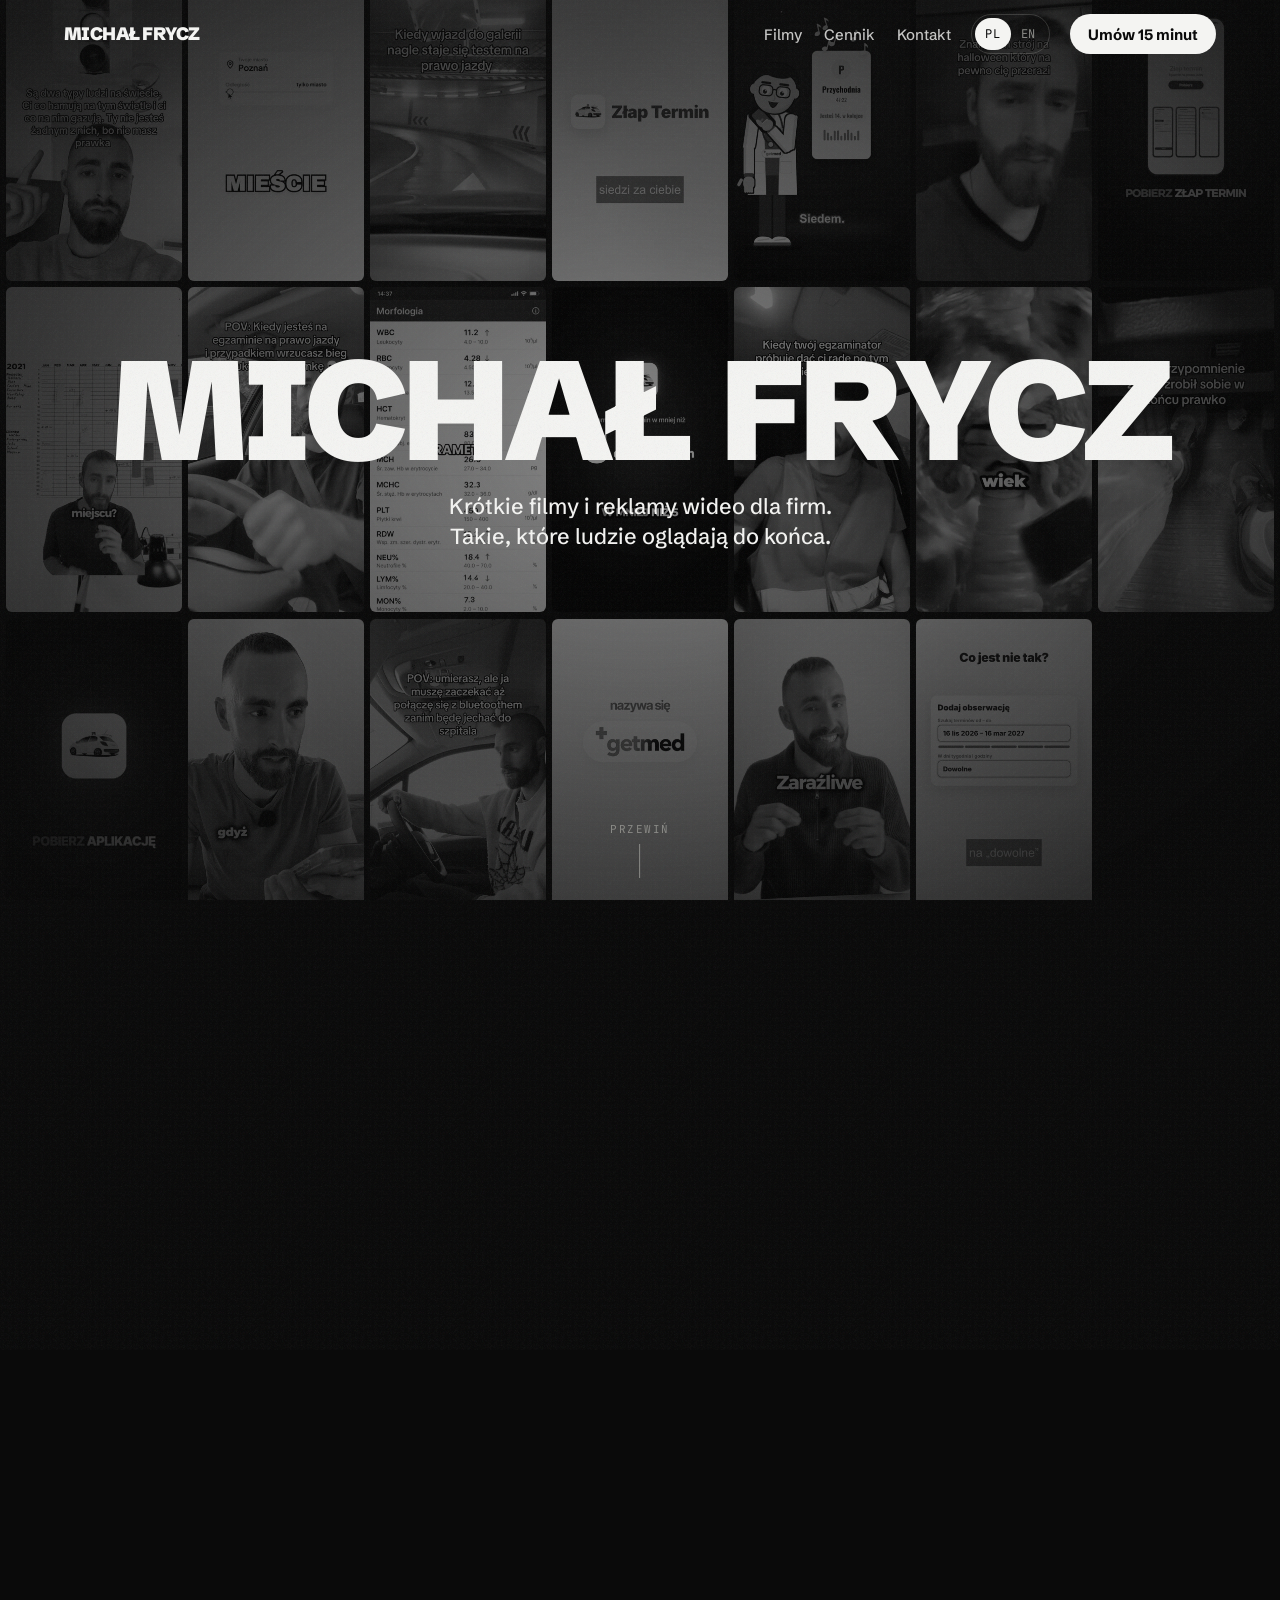
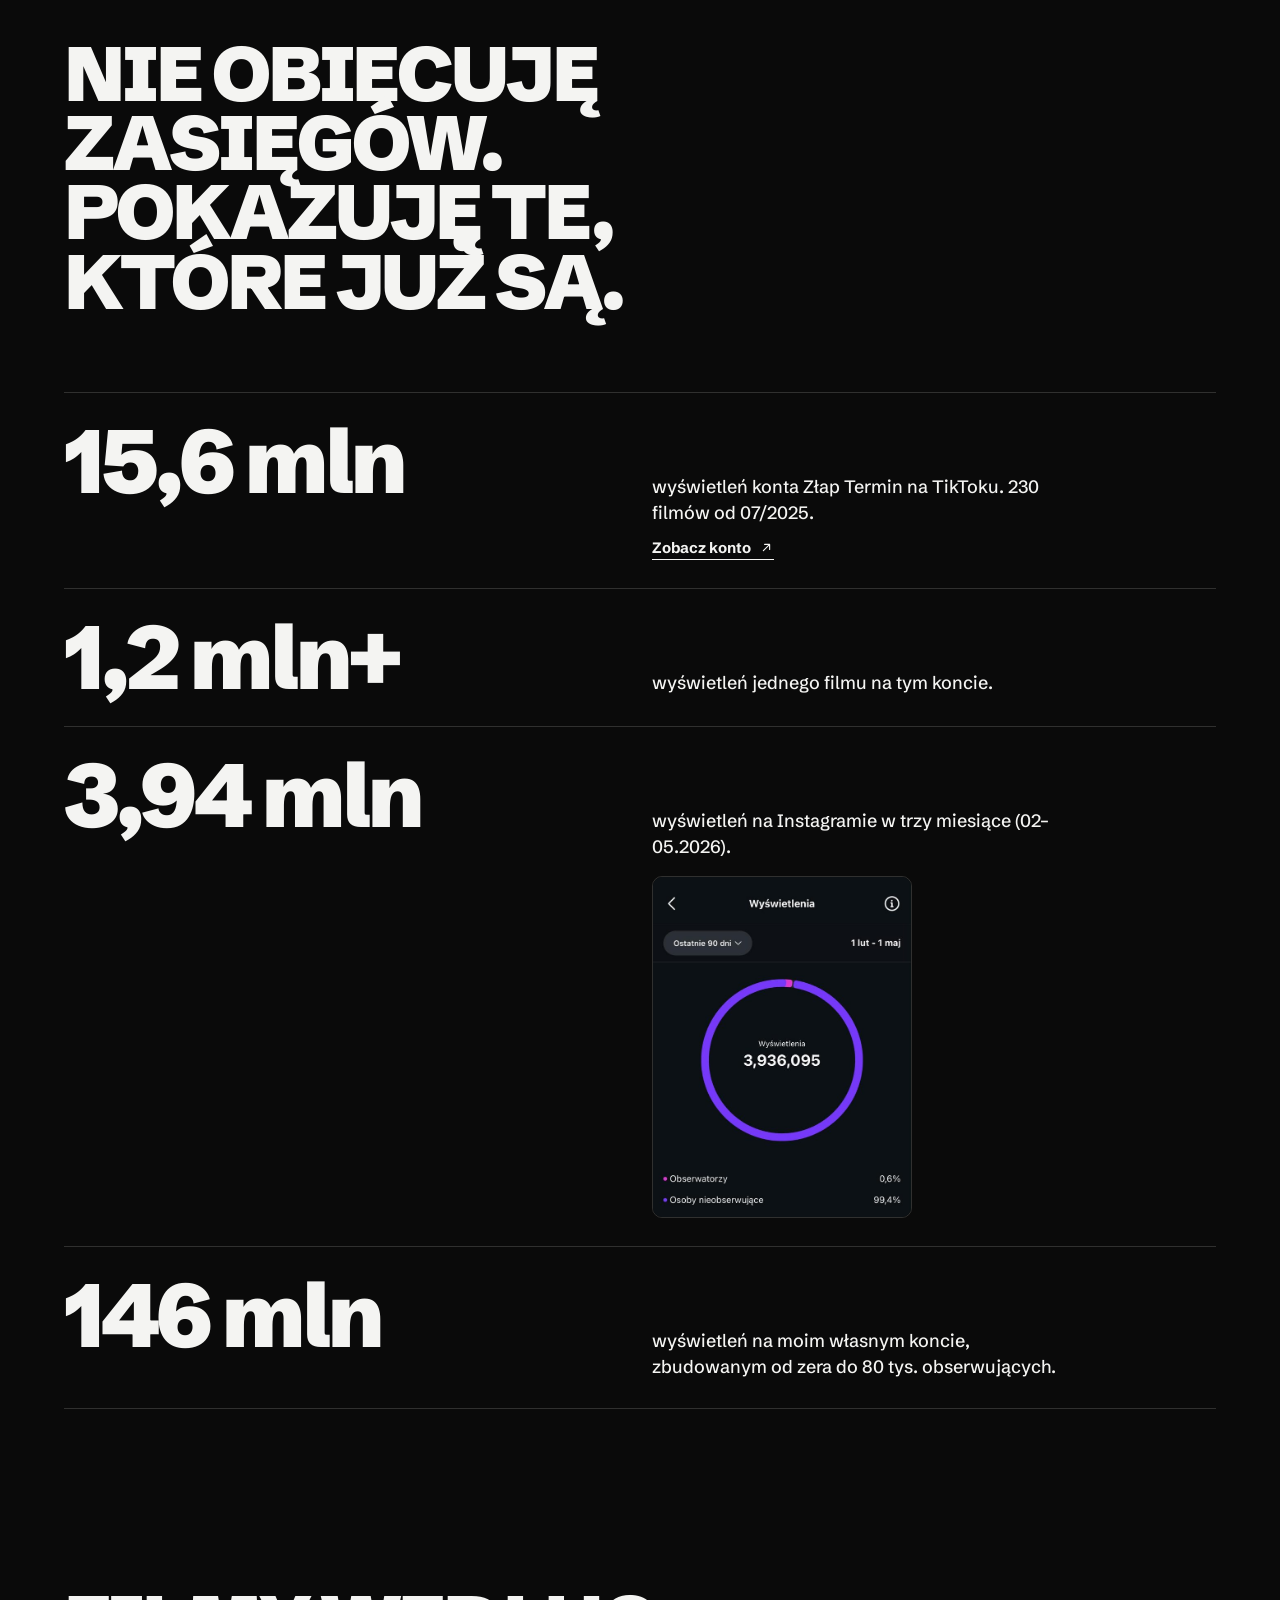
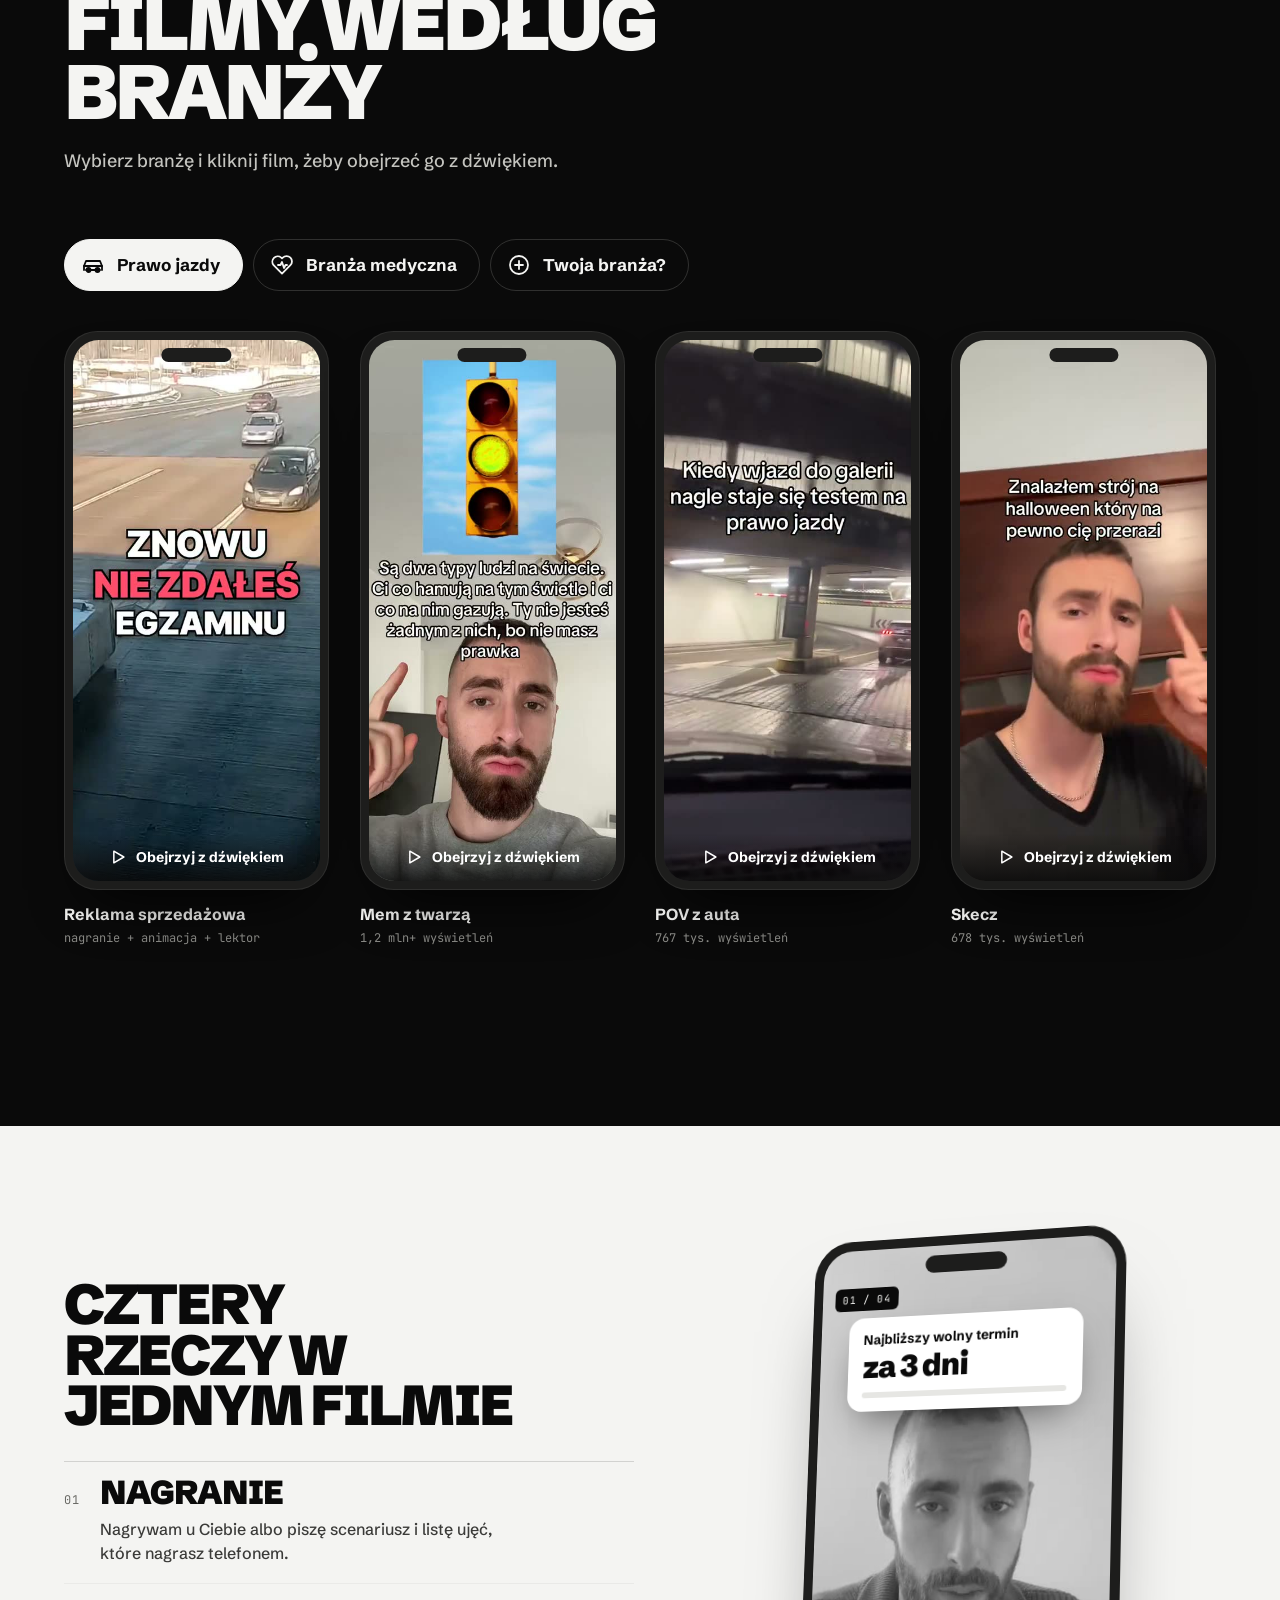
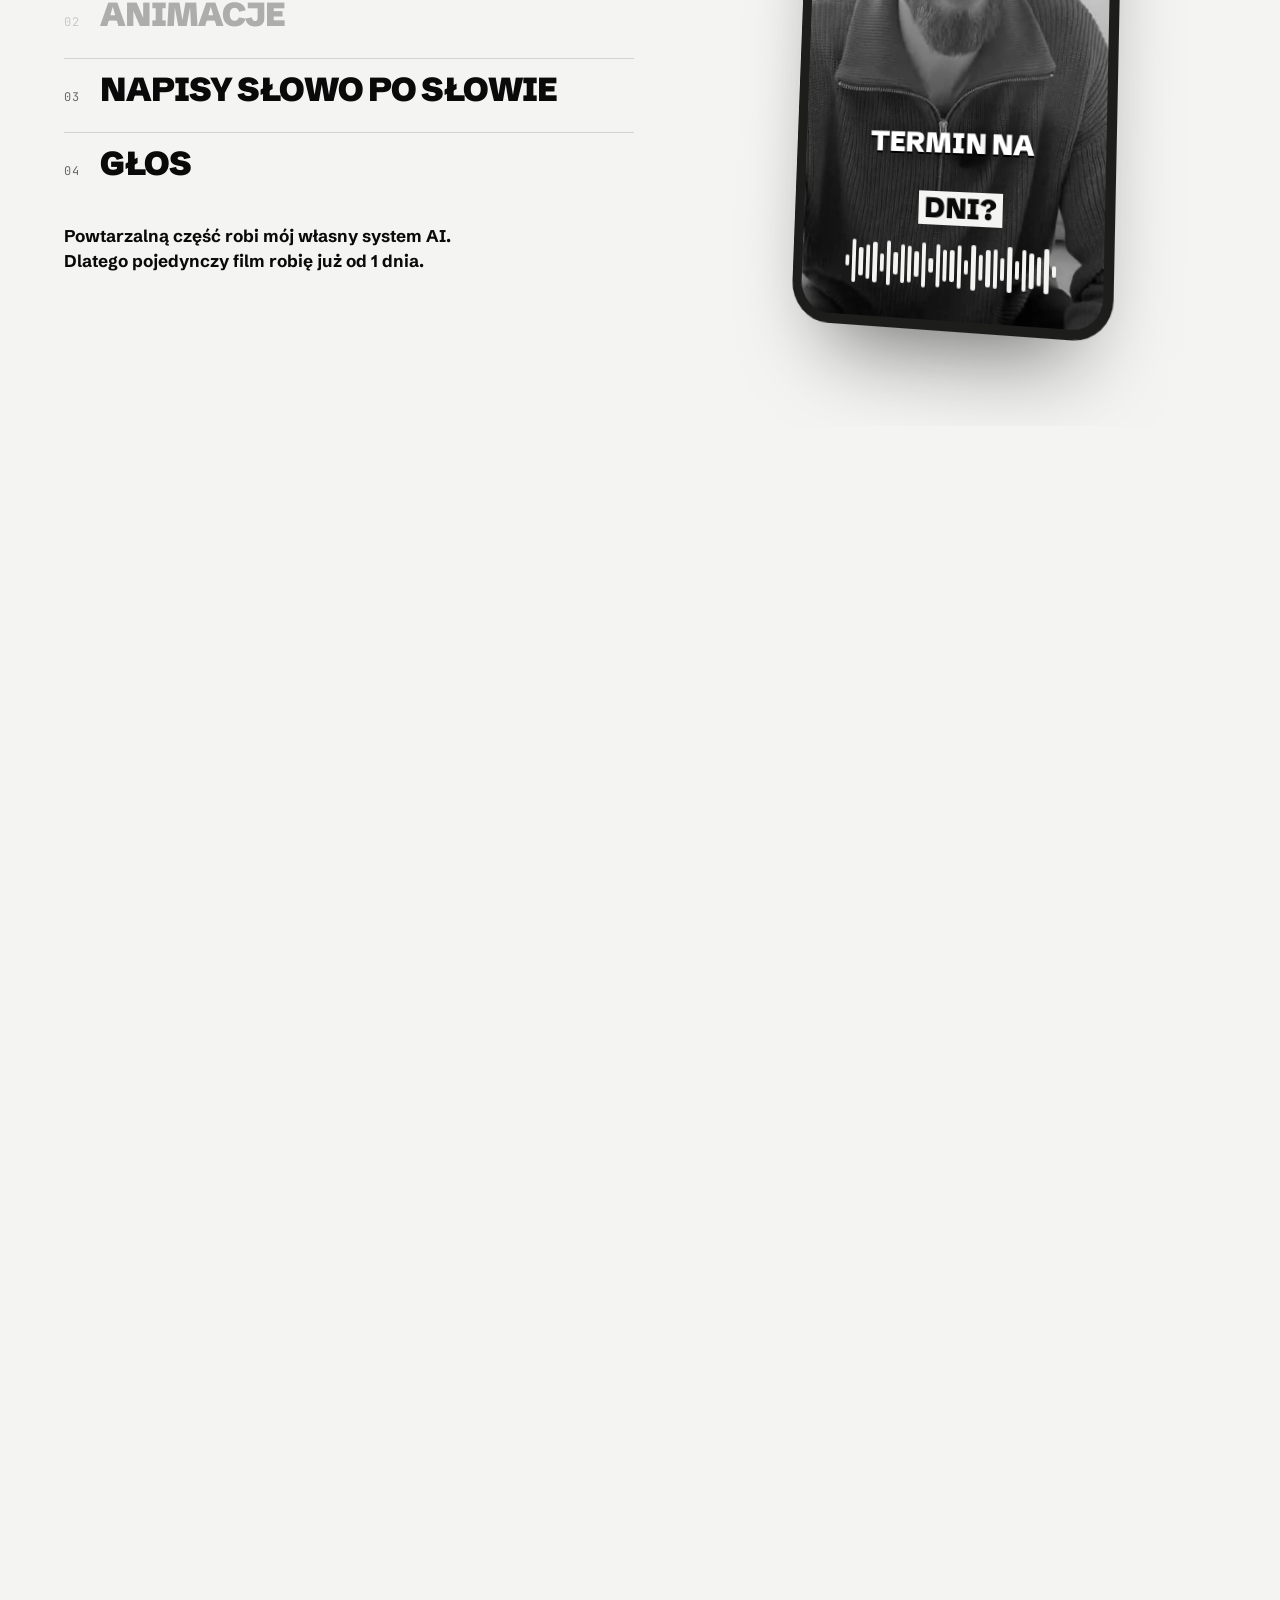
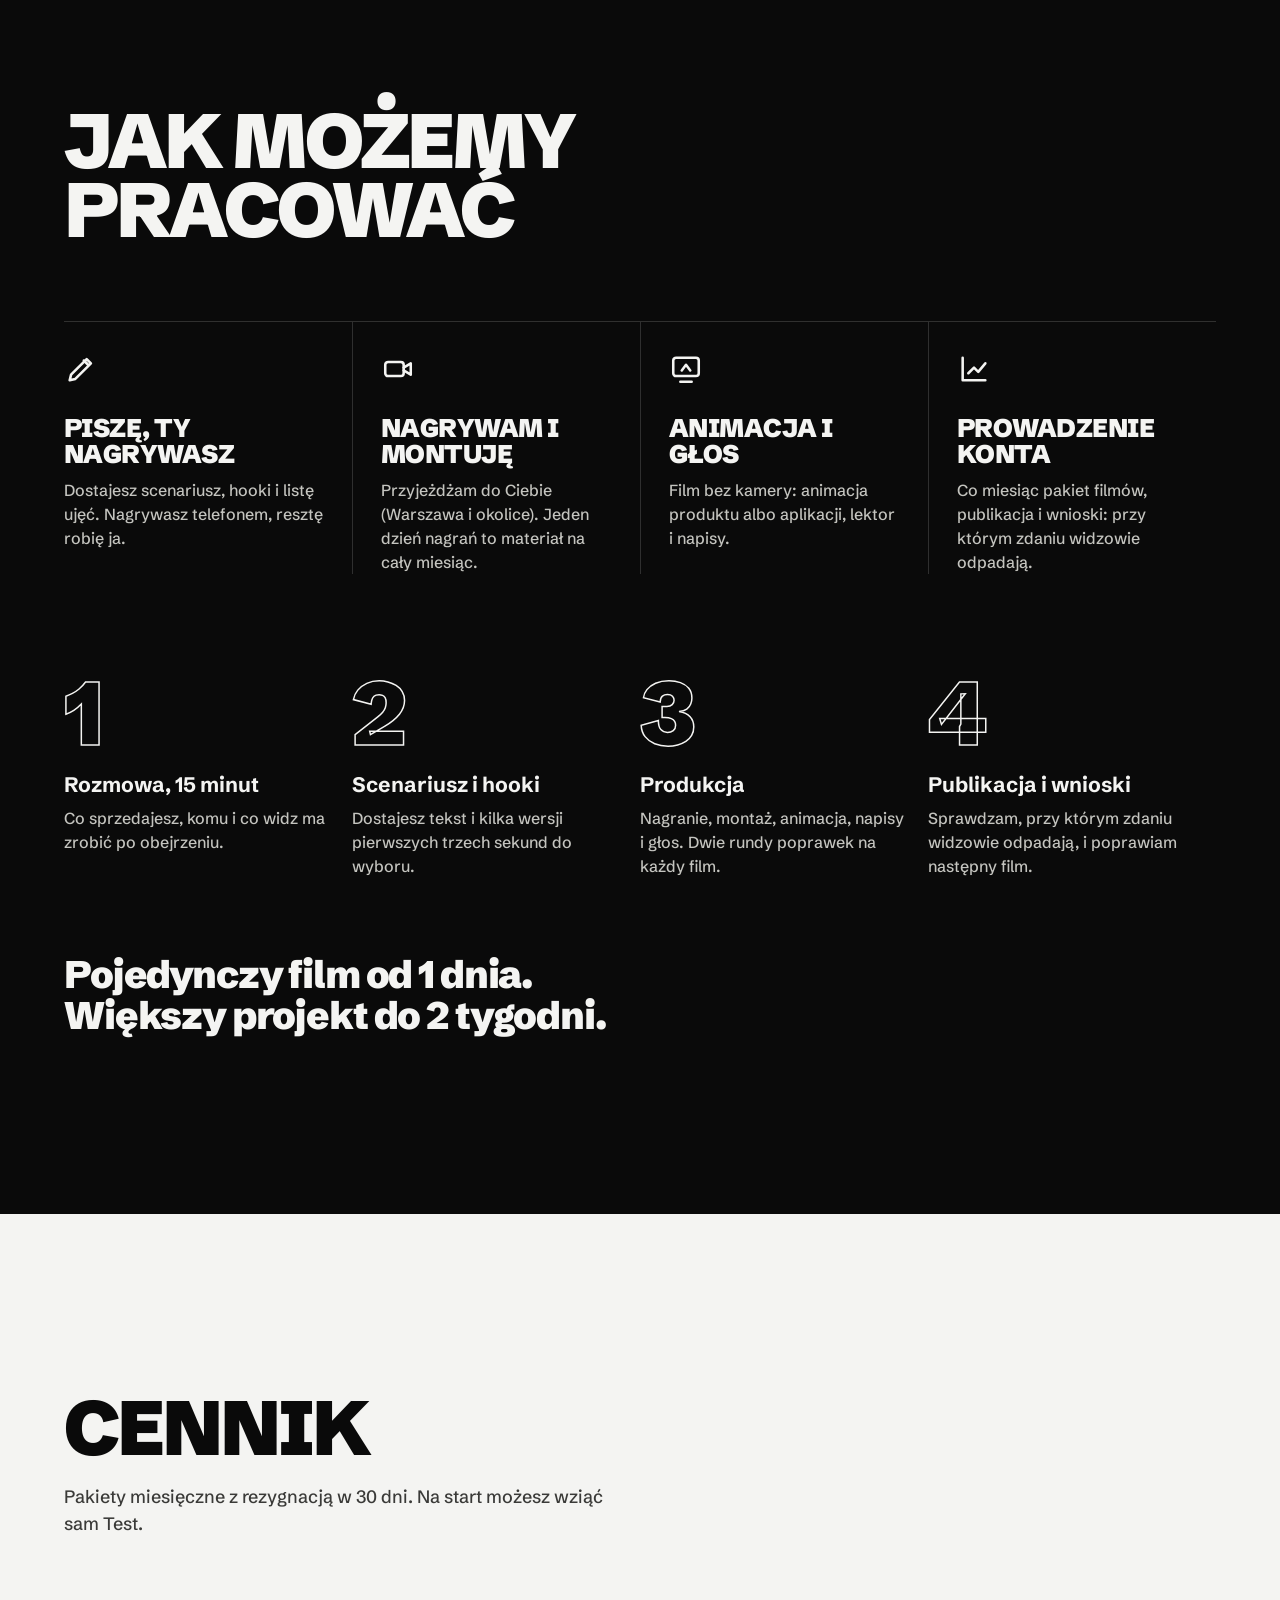
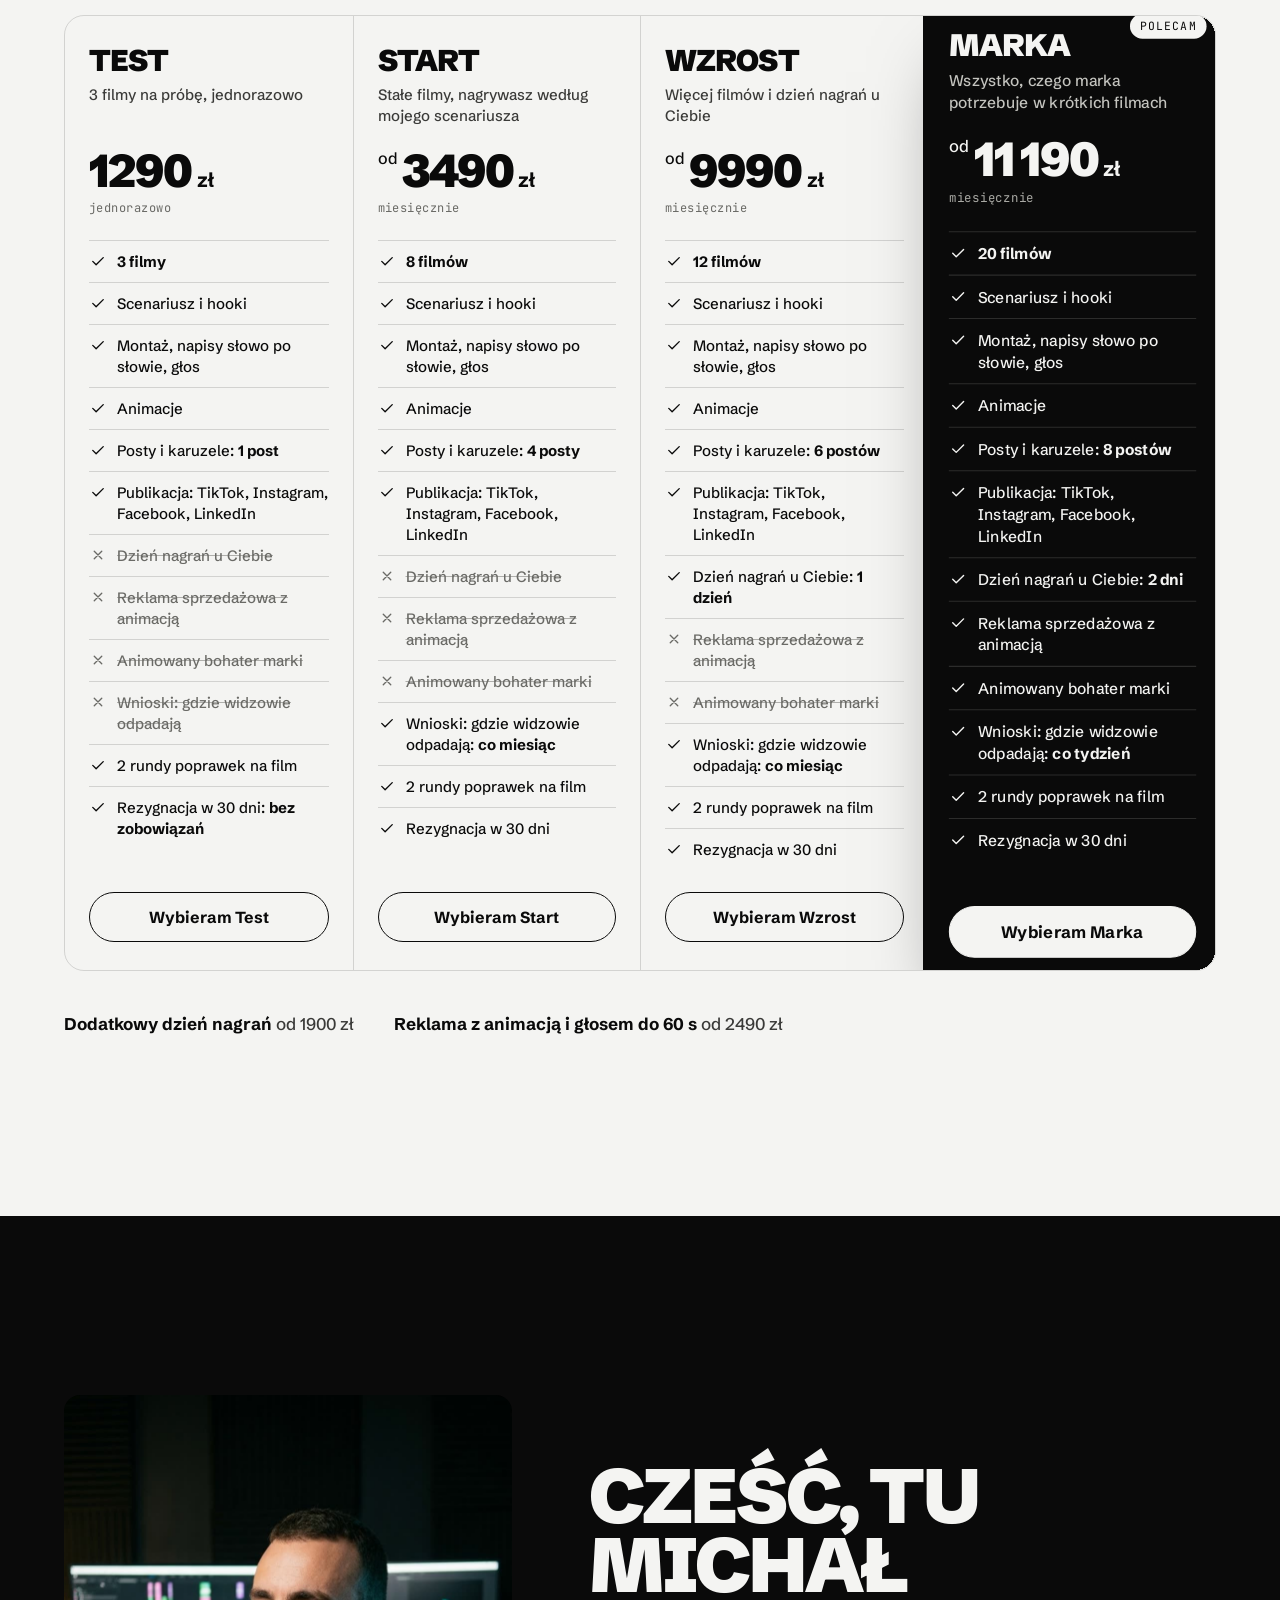
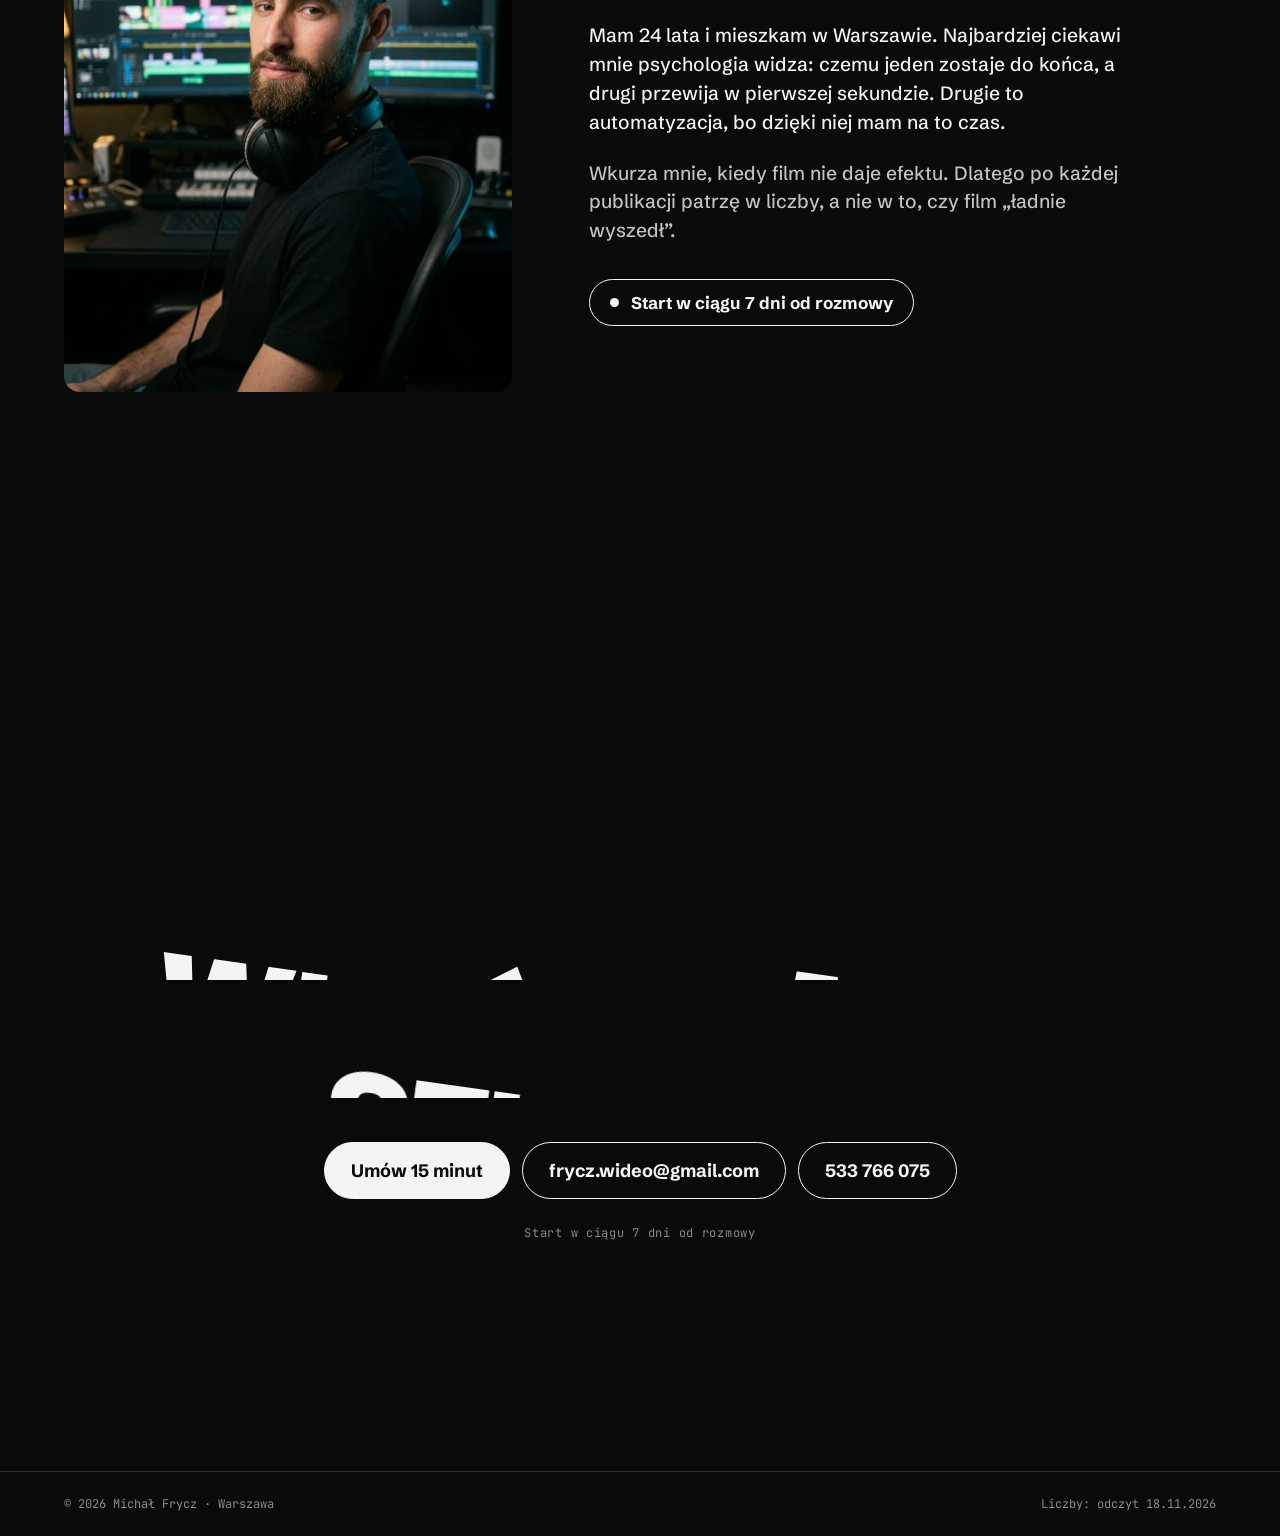
==== firmy/index.html @ d971e0fc "Portfolio Michała Frycza – pierwsza publikacja Co-Authored-By: Claude Opus 5.5 <noreply@anthropic.co" ====
<!doctype html>
<html lang="pl">
<head>
<meta charset="utf-8">
<meta name="robots" content="noindex, nofollow">
<meta name="viewport" content="width=device-width, initial-scale=1">
<title>Michał Frycz – krótkie filmy i reklamy wideo dla firm</title>
<meta name="description" content="Krótkie filmy i reklamy wideo dla firm: scenariusz, nagranie, animacje, napisy i głos. Konto, które prowadzę: 15,6 mln wyświetleń na TikToku.">
<link rel="alternate" hreflang="pl" href="./">
<link rel="alternate" hreflang="en" href="./?lang=en">
<link rel="preload" as="image" href="media/wizytowka.jpg">
<link rel="preconnect" href="https://fonts.googleapis.com">
<link rel="preconnect" href="https://fonts.gstatic.com" crossorigin>
<link href="https://fonts.googleapis.com/css2?family=Schibsted+Grotesk:wght@400;500;700;900&family=JetBrains+Mono:wght@400&display=swap" rel="stylesheet">
<style>
/* ===== KOLORY: podmiana palety = zmiana tych linijek ===== */
:root{
  --tlo:#0a0a0a;          /* tło strony */
  --txt:#f4f4f2;          /* tekst główny */
  --szary:#8a8a86;        /* etykiety */
  --txt-2:#c4c4bf;        /* tekst drugiego planu na ciemnym */
  --jasne:#f4f4f2;        /* tło jasnych sekcji */
  --jasne-txt:#0a0a0a;    /* tekst na jasnym */
  --jasne-txt-2:#3a3a38;  /* tekst drugiego planu na jasnym */
  --jasne-szary:#6a6a66;  /* etykiety na jasnym */
  --kafel:#151515;        /* tło filmu przed załadowaniem */
  --rama:#1d1d1c;         /* obudowa telefonu */
  --akcent:#f4f4f2;       /* akcent (na razie biel; później fiolet/brąz) */
  --linia:rgba(244,244,242,.16);
  --linia-jasna:rgba(10,10,10,.14);
  --font:"Schibsted Grotesk",system-ui,sans-serif;
  --mono:"JetBrains Mono",ui-monospace,monospace;
  --margines:clamp(16px,5vw,72px);
  --wyj:cubic-bezier(.16,1,.3,1);
}
*{box-sizing:border-box;margin:0;padding:0}
html{background:var(--tlo);color:var(--txt);font-family:var(--font);-webkit-text-size-adjust:100%;scroll-padding-top:80px;scrollbar-color:#3a3a38 var(--tlo)}
body{overflow-x:clip;font-size:18px;line-height:1.5}
::selection{background:var(--txt);color:var(--tlo)}
.jasna ::selection{background:var(--jasne-txt);color:var(--jasne)}
a{color:inherit;text-underline-offset:.2em;text-decoration-thickness:1px}
a:focus-visible,button:focus-visible,[tabindex]:focus-visible{outline:2px solid var(--akcent);outline-offset:4px;border-radius:4px}
.jasna a:focus-visible,.jasna button:focus-visible{outline-color:var(--jasne-txt)}
img,video{display:block;max-width:100%}
button{font:inherit;color:inherit;cursor:pointer}
.sr{position:absolute;width:1px;height:1px;overflow:hidden;clip:rect(0 0 0 0);white-space:nowrap}
svg.ik{width:1em;height:1em;stroke:currentColor;fill:none;stroke-width:1.8;stroke-linecap:round;stroke-linejoin:round;flex:none}
.ziarno{position:fixed;inset:-50%;pointer-events:none;z-index:55;opacity:.07;background:url("data:image/svg+xml,%3Csvg xmlns='http://www.w3.org/2000/svg' width='200' height='200'%3E%3Cfilter id='n'%3E%3CfeTurbulence baseFrequency='.85' numOctaves='3'/%3E%3C/filter%3E%3Crect width='200' height='200' filter='url(%23n)'/%3E%3C/svg%3E");animation:ziarno .5s steps(4) infinite}
@keyframes ziarno{25%{transform:translate(-3%,2%)}50%{transform:translate(2%,-4%)}75%{transform:translate(-1%,3%)}}

/* ===== GÓRNY PASEK ===== */
.gora{position:fixed;z-index:70;top:0;left:0;right:0;display:flex;align-items:center;gap:20px;padding:14px var(--margines);color:var(--txt);border-bottom:1px solid transparent;transition:background .4s,border-color .4s}
.gora.pelna{background:var(--tlo);border-bottom-color:var(--linia)}
.gora .znak{font:900 18px/1 var(--font);letter-spacing:-.03em;text-transform:uppercase;text-decoration:none;margin-right:auto}
.gora nav{display:flex;gap:22px;font:500 15px var(--font)}
.gora nav a{text-decoration:none;opacity:.8}
.gora nav a:hover{opacity:1;text-decoration:underline}
.jezyki{display:flex;border:1px solid var(--linia);border-radius:999px;padding:3px}
.jezyki button{background:none;border:0;font:400 12px var(--mono);letter-spacing:.06em;padding:7px 10px;border-radius:999px;color:var(--szary);min-height:32px}
.jezyki button[aria-pressed=true]{background:var(--txt);color:var(--tlo)}
.gora .umow{background:var(--txt);color:var(--tlo);font:700 15px var(--font);padding:10px 18px;border-radius:999px;text-decoration:none;min-height:40px;display:inline-flex;align-items:center}

/* ===== 1. ŚCIANA → WIZYTÓWKA ===== */
.s1{height:340vh;position:relative}
.s1 .przyk{position:sticky;top:0;height:100vh;height:100svh;overflow:hidden;perspective:1400px}
.sciana{position:absolute;inset:0;display:grid;grid-template-columns:repeat(7,1fr);grid-auto-rows:calc((100vw/7)*16/9);gap:6px;padding:6px;align-content:center;transform-style:preserve-3d}
.kafel{position:relative;border-radius:6px;overflow:hidden;background:var(--kafel);will-change:transform,opacity}
.kafel video{width:100%;height:100%;object-fit:cover;filter:grayscale(1) contrast(1.05) brightness(.8)}
.zaslona{position:absolute;inset:0;background:radial-gradient(ellipse at center,rgba(10,10,10,.35),rgba(10,10,10,.9));pointer-events:none}
.tytul{position:absolute;inset:0;display:flex;flex-direction:column;justify-content:center;align-items:center;text-align:center;pointer-events:none;padding:0 16px}
.tytul h1{font:900 clamp(52px,11vw,176px)/.86 var(--font);letter-spacing:-.045em;text-transform:uppercase;white-space:nowrap}
.tytul h1 span{display:inline-block;will-change:transform}
.tytul h1 .spacja{width:.24em}
.oferta{font:500 clamp(18px,1.7vw,24px)/1.35 var(--font);margin-top:22px;max-width:30ch;text-wrap:balance}
.przewin{position:absolute;bottom:22px;left:50%;transform:translateX(-50%);font:400 11px var(--mono);letter-spacing:.14em;text-transform:uppercase;color:var(--szary);display:flex;flex-direction:column;align-items:center;gap:8px}
.przewin i{display:block;width:1px;height:34px;background:var(--szary);transform-origin:top;animation:kreska 1.8s var(--wyj) infinite}
@keyframes kreska{0%{transform:scaleY(0)}60%{transform:scaleY(1);opacity:1}100%{transform:scaleY(1);opacity:0}}
.kadr{position:absolute;left:50%;top:50%;height:min(80vh,760px);aspect-ratio:9/16;transform:translate(-50%,-50%) scale(.2);opacity:0;will-change:transform,opacity;margin:0}
.kadr .ekran{width:100%;height:100%;border-radius:18px;overflow:hidden;background:var(--kafel);position:relative}
.kadr video{width:100%;height:100%;object-fit:cover}
.kadr figcaption{position:absolute;top:100%;left:-20%;right:-20%;margin-top:12px;font:400 12px/1.4 var(--mono);letter-spacing:.04em;color:var(--txt-2);text-align:center}
.dzwiek{position:absolute;right:12px;bottom:12px;display:inline-flex;align-items:center;gap:8px;border:0;background:rgba(10,10,10,.72);color:#fff;font:700 14px var(--font);padding:10px 14px;border-radius:999px;backdrop-filter:blur(6px);-webkit-backdrop-filter:blur(6px);min-height:40px;z-index:2}
.dzwiek svg{font-size:18px}
.dzwiek .wl{display:none}
.dzwiek[aria-pressed=true] .wl{display:block}
.dzwiek[aria-pressed=true] .wy{display:none}
.panel-liczb{position:absolute;left:var(--margines);top:50%;transform:translateY(-50%);width:min(40vw,520px);opacity:0;font-variant-numeric:tabular-nums;z-index:3}
.panel-liczb .wiersz{padding:18px 0;border-top:1px solid var(--linia)}
.panel-liczb .wiersz:first-of-type{border-top:0;padding-top:0}
.panel-liczb b{display:block;font:900 clamp(44px,6.2vw,100px)/.88 var(--font);letter-spacing:-.045em}
.panel-liczb span{display:block;margin-top:8px;font:500 clamp(15px,1.2vw,17px)/1.4 var(--font);color:var(--txt-2);max-width:34ch}

/* ===== WSPÓLNE ===== */
.sekcja{padding:clamp(96px,14vw,180px) var(--margines)}
.naglowek{font:900 clamp(40px,6vw,96px)/.9 var(--font);letter-spacing:-.04em;text-transform:uppercase;max-width:16ch;text-wrap:balance}
.wstep{font:500 clamp(17px,1.4vw,20px)/1.5 var(--font);color:var(--txt-2);max-width:52ch;margin-top:22px}
.jasna{background:var(--jasne);color:var(--jasne-txt)}
.jasna .wstep{color:var(--jasne-txt-2)}
.wejdz{opacity:0;transform:translateY(40px);transition:opacity .9s var(--wyj),transform .9s var(--wyj)}
.wejdz.widac{opacity:1;transform:none}

/* ===== LICZBY ===== */
.liczby{margin-top:clamp(48px,6vw,80px);border-top:1px solid var(--linia);list-style:none}
.liczby li{display:grid;grid-template-columns:minmax(0,6fr) minmax(0,6fr);gap:24px;align-items:baseline;padding:28px 0;border-bottom:1px solid var(--linia)}
.liczby b{font:900 clamp(48px,7vw,112px)/.9 var(--font);letter-spacing:-.045em;white-space:nowrap}
.liczby p{font:500 clamp(17px,1.4vw,21px)/1.45 var(--font);max-width:38ch}
.liczby a{display:inline-flex;align-items:center;gap:8px;margin-top:12px;font:700 15px var(--font);text-decoration:none;border-bottom:1px solid currentColor;padding-bottom:2px}
.liczby .zrzut{margin-top:16px;max-width:260px;width:100%;height:auto;display:block;border-radius:10px;overflow:hidden;border:1px solid var(--linia)}

/* ===== BRANŻE ===== */
.branze{display:flex;flex-wrap:wrap;gap:10px;margin-top:clamp(40px,5vw,64px)}
.branze button{display:inline-flex;align-items:center;gap:12px;background:none;border:1px solid var(--linia);border-radius:999px;padding:12px 22px 12px 16px;font:700 17px var(--font);min-height:52px;transition:background .3s,color .3s,border-color .3s}
.branze button svg{font-size:24px}
.branze button[aria-selected=true]{background:var(--txt);color:var(--tlo);border-color:var(--txt)}
.branze button:hover:not([aria-selected=true]){border-color:var(--txt)}
.panel-branzy{margin-top:40px}
.panel-branzy[hidden]{display:none}
.telefony{display:grid;grid-template-columns:repeat(4,minmax(0,1fr));gap:clamp(14px,2.4vw,36px)}
.telefon{background:none;border:0;padding:0;text-align:left;color:inherit;opacity:0;transform:translateY(60px) rotate(var(--obr,0deg));transition:opacity .8s var(--wyj),transform .8s var(--wyj)}
.panel-branzy.widac .telefon{opacity:1;transform:rotate(0)}
.telefon .obudowa{position:relative;aspect-ratio:9/19;border-radius:clamp(22px,2.6vw,36px);background:var(--rama);padding:clamp(6px,.7vw,10px);box-shadow:0 30px 60px -30px #000,inset 0 0 0 1px rgba(255,255,255,.08);transition:transform .5s var(--wyj)}
.telefon:hover .obudowa{transform:translateY(-8px)}
.telefon .ekran{position:relative;height:100%;border-radius:clamp(16px,2vw,28px);overflow:hidden;background:var(--kafel)}
.telefon .ekran::before{content:"";position:absolute;top:8px;left:50%;width:28%;height:14px;transform:translateX(-50%);background:var(--rama);border-radius:999px;z-index:2}
.telefon video{width:100%;height:100%;object-fit:cover}
.telefon .graj{position:absolute;inset:auto 0 0 0;display:flex;align-items:center;justify-content:center;gap:8px;padding:14px;background:linear-gradient(transparent,rgba(10,10,10,.85));font:700 14px var(--font);color:#fff;z-index:2;transition:opacity .3s}
.telefon.gra .graj{opacity:0}
.telefon .graj svg{font-size:20px}
.telefon h3{font:700 16px/1.3 var(--font);margin-top:14px}
.telefon p{font:400 12px/1.5 var(--mono);color:var(--szary);margin-top:4px}
.twoja{display:grid;grid-template-columns:minmax(0,7fr) minmax(0,5fr);gap:40px;align-items:end;border-top:1px solid var(--linia);padding-top:40px}
.twoja h3{font:900 clamp(36px,5vw,80px)/.92 var(--font);letter-spacing:-.04em;text-transform:uppercase;text-wrap:balance}
.twoja p{font:500 clamp(17px,1.4vw,20px)/1.5 var(--font);color:var(--txt-2);max-width:40ch}
.przycisk{display:inline-flex;align-items:center;gap:10px;margin-top:22px;font:700 17px var(--font);padding:15px 24px;border-radius:999px;text-decoration:none;background:var(--txt);color:var(--tlo);min-height:52px;transition:transform .3s var(--wyj)}
.przycisk:hover{transform:translateY(-2px)}
.jasna .przycisk{background:var(--jasne-txt);color:var(--jasne)}

/* ===== CO ROBIĘ (składanie kadru) ===== */
.s2{height:400vh;position:relative}
.s2 .przyk{position:sticky;top:0;height:100vh;height:100svh;overflow:hidden;display:grid;grid-template-columns:minmax(0,1.1fr) minmax(0,1fr);align-items:center;gap:var(--margines);padding:0 var(--margines)}
.s2-tekst .naglowek{font-size:clamp(36px,4.4vw,72px);max-width:13ch}
.uslugi{list-style:none;margin-top:30px;display:grid;gap:4px}
.uslugi li{padding:14px 0;border-top:1px solid var(--linia-jasna);opacity:.3;transition:opacity .5s var(--wyj)}
.uslugi li.on{opacity:1}
.uslugi h3{display:flex;align-items:baseline;gap:14px;font:900 clamp(24px,2.6vw,40px)/1 var(--font);letter-spacing:-.03em;text-transform:uppercase}
.uslugi h3 small{font:400 12px var(--mono);letter-spacing:.06em;color:var(--jasne-szary);width:22px}
.uslugi p{font:500 16px/1.5 var(--font);color:var(--jasne-txt-2);max-width:42ch;margin:8px 0 0 36px;max-height:0;overflow:hidden;transition:max-height .6s var(--wyj)}
.uslugi li.on p{max-height:6em}
.system{margin-top:22px;font:700 17px/1.45 var(--font);max-width:40ch}
.sklad{justify-self:center;position:relative;height:min(78vh,700px);aspect-ratio:9/19;perspective:1600px}
.sklad .obudowa{position:absolute;inset:0;border-radius:40px;background:var(--rama);padding:10px;box-shadow:0 50px 90px -40px rgba(0,0,0,.6);will-change:transform}
.sklad .ekran{position:relative;height:100%;border-radius:31px;overflow:hidden;background:#111}
.sklad .ekran::before{content:"";position:absolute;top:10px;left:50%;width:28%;height:18px;transform:translateX(-50%);background:var(--rama);border-radius:999px;z-index:9}
.sklad video{width:100%;height:100%;object-fit:cover;transition:filter .6s}
.sklad .w{position:absolute;inset:0;pointer-events:none}
.w-anim{display:flex;justify-content:center;align-items:flex-start;padding-top:72px}
.w-anim .karta{width:80%;background:#fff;color:#0a0a0a;border-radius:16px;padding:14px 16px;box-shadow:0 18px 40px -14px rgba(0,0,0,.55);font:700 14px var(--font);transform:translateY(-140%) scale(.9);opacity:0;transition:transform .8s var(--wyj),opacity .5s}
.w-anim .karta b{display:block;font:900 32px/1 var(--font);letter-spacing:-.03em;margin-top:4px}
.w-anim .pasek{height:6px;border-radius:9px;background:#e6e6e3;margin-top:10px;overflow:hidden}
.w-anim .pasek i{display:block;height:100%;width:0;background:#0a0a0a;transition:width 1.2s var(--wyj) .3s}
.krok-2 .w-anim .karta{transform:none;opacity:1}
.krok-2 .w-anim .pasek i{width:72%}
.w-napisy{display:flex;align-items:flex-end;justify-content:center;padding:0 8% 30%}
.w-napisy p{font:900 clamp(20px,2.2vw,28px)/1.15 var(--font);text-transform:uppercase;color:#fff;text-align:center;text-shadow:0 2px 0 #000,0 0 18px rgba(0,0,0,.7)}
.w-napisy span{display:inline-block;opacity:0;transform:translateY(30%) scale(.8);transition:opacity .25s,transform .4s var(--wyj)}
.w-napisy span.on{opacity:1;transform:none}
.w-napisy span.akt{background:#f4f4f2;color:#0a0a0a;padding:0 6px;text-shadow:none}
.w-glos{display:flex;align-items:flex-end;justify-content:center;padding-bottom:10%}
.w-glos .fala{display:flex;gap:3px;align-items:center;height:44px;width:70%;opacity:0;transform:scaleY(.2);transition:opacity .5s,transform .6s var(--wyj)}
.krok-4 .w-glos .fala{opacity:1;transform:none}
.w-glos .fala i{flex:1;background:#f4f4f2;border-radius:2px;animation:fala 1.1s ease-in-out infinite}
@keyframes fala{50%{transform:scaleY(.35)}}
.znacznik{position:absolute;left:14px;top:40px;z-index:8;font:400 11px var(--mono);letter-spacing:.06em;background:#0a0a0a;color:#f4f4f2;padding:5px 8px;border-radius:6px}

/* ===== JAK PRACUJĘ ===== */
.sposoby{list-style:none;margin-top:clamp(48px,6vw,80px);display:grid;grid-template-columns:repeat(4,minmax(0,1fr));border-top:1px solid var(--linia)}
.sposoby li{padding:30px 28px 0 0}
.sposoby li+li{padding-left:28px;border-left:1px solid var(--linia)}
.sposoby svg{font-size:34px}
.sposoby h3{font:900 clamp(22px,2vw,30px)/1.05 var(--font);letter-spacing:-.02em;text-transform:uppercase;margin-top:22px}
.sposoby p{font:500 16px/1.5 var(--font);color:var(--txt-2);margin-top:10px;max-width:30ch}
.kroki{list-style:none;margin-top:clamp(72px,8vw,120px);display:grid;grid-template-columns:repeat(4,minmax(0,1fr));counter-reset:k}
.kroki li{padding-right:24px;counter-increment:k;position:relative}
.kroki li::before{content:counter(k);display:block;font:900 clamp(64px,7vw,120px)/.8 var(--font);letter-spacing:-.05em;color:transparent;-webkit-text-stroke:1.5px var(--txt);margin-bottom:24px}
.kroki h3{font:700 21px/1.2 var(--font)}
.kroki p{font:500 16px/1.5 var(--font);color:var(--txt-2);margin-top:8px;max-width:28ch}
.czas{margin-top:clamp(56px,6vw,80px);font:900 clamp(26px,3vw,44px)/1.05 var(--font);letter-spacing:-.03em;max-width:26ch;text-wrap:balance}

/* ===== CENNIK ===== */
.pakiety{margin-top:clamp(48px,6vw,80px);display:grid;grid-template-columns:repeat(4,minmax(0,1fr));border:1px solid var(--linia-jasna);border-radius:20px;overflow:hidden}
.pakiet{display:flex;flex-direction:column;padding:30px 24px 28px;border-left:1px solid var(--linia-jasna);position:relative}
.pakiet:first-child{border-left:0}
.pakiet.polecany{background:var(--jasne-txt);color:var(--jasne);border-left-color:var(--jasne-txt);transform:scale(1.035);border-radius:16px;box-shadow:0 40px 70px -30px rgba(0,0,0,.5);z-index:2}
.pakiet .znaczek{position:absolute;top:14px;right:14px;font:400 11px var(--mono);letter-spacing:.08em;text-transform:uppercase;background:var(--jasne);color:var(--jasne-txt);padding:5px 9px;border-radius:999px}
.pakiet h3{font:900 30px/1 var(--font);letter-spacing:-.03em;text-transform:uppercase}
.pakiet .dla{font:500 15px/1.4 var(--font);margin-top:8px;color:var(--jasne-txt-2);min-height:2.8em}
.pakiet.polecany .dla{color:#c4c4bf}
.cena{margin-top:22px;font-variant-numeric:tabular-nums}
.cena .od{font:500 16px var(--font);vertical-align:top}
.cena b{font:900 clamp(40px,3.6vw,58px)/1 var(--font);letter-spacing:-.04em}
.cena .zl{font:700 20px var(--font)}
.cena small{display:block;font:400 12px var(--mono);letter-spacing:.04em;color:var(--jasne-szary);margin-top:6px}
.pakiet.polecany .cena small{color:#a9a9a4}
.cena .bez{display:none;font:700 22px/1.2 var(--font)}
[data-ceny=nie] .cena .kwota{display:none}
[data-ceny=nie] .cena .bez{display:block}
.pakiet ul{list-style:none;margin-top:24px;flex:1}
.pakiet li{display:flex;gap:10px;align-items:flex-start;font:500 15px/1.4 var(--font);padding:10px 0;border-top:1px solid var(--linia-jasna)}
.pakiet.polecany li{border-top-color:rgba(244,244,242,.14)}
.pakiet li svg{font-size:18px;margin-top:1px}
.pakiet li.nie{color:var(--jasne-szary);text-decoration:line-through;text-decoration-color:rgba(106,106,102,.5)}
.pakiet.polecany li.nie{color:#8a8a86}
.pakiet .wybierz{margin-top:22px;display:flex;justify-content:center;font:700 16px var(--font);padding:14px 18px;border-radius:999px;text-decoration:none;border:1px solid currentColor;min-height:50px;align-items:center;transition:background .3s,color .3s}
.pakiet .wybierz:hover{background:var(--jasne-txt);color:var(--jasne)}
.pakiet.polecany .wybierz{background:var(--jasne);color:var(--jasne-txt);border-color:var(--jasne)}
.pakiet.polecany .wybierz:hover{background:transparent;color:var(--jasne)}
.dodatki{display:flex;flex-wrap:wrap;gap:12px 40px;margin-top:40px;font:500 17px/1.5 var(--font);color:var(--jasne-txt-2)}
.dodatki b{color:var(--jasne-txt);font-weight:700}

/* ===== O MNIE ===== */
.omnie{display:grid;grid-template-columns:minmax(0,5fr) minmax(0,7fr);gap:clamp(32px,6vw,110px);align-items:center}
.zdjecie{position:relative;border-radius:16px;overflow:hidden;aspect-ratio:3/4;background:var(--kafel)}
.zdjecie img,.zdjecie video{width:100%;height:100%;object-fit:cover}
.zdjecie video{position:absolute;inset:0}
.omnie p{font:500 clamp(18px,1.5vw,22px)/1.5 var(--font);max-width:46ch;margin-top:22px}
.omnie p + p{color:var(--txt-2)}
.dostepnosc{display:inline-flex;align-items:center;gap:12px;margin-top:34px;font:700 17px var(--font);border:1px solid var(--txt);border-radius:999px;padding:12px 20px}
.dostepnosc i{width:9px;height:9px;border-radius:50%;background:var(--akcent);animation:puls 2s var(--wyj) infinite}
@keyframes puls{0%{box-shadow:0 0 0 0 rgba(244,244,242,.6)}100%{box-shadow:0 0 0 12px rgba(244,244,242,0)}}

/* ===== KONIEC ===== */
.koniec{min-height:100vh;display:grid;place-items:center;text-align:center;padding:120px 16px 60px}
.koniec h2{font:900 clamp(56px,10vw,170px)/.86 var(--font);letter-spacing:-.045em;text-transform:uppercase}
.koniec h2 .wiersz-k{display:block;overflow:hidden;padding-bottom:.06em}
.koniec h2 .wiersz-k > span{display:inline-block;transform:translateY(110%) rotate(8deg);transition:transform .9s var(--wyj)}
.koniec.widac h2 .wiersz-k > span{transform:none}
.kontakt{display:flex;flex-wrap:wrap;gap:12px;justify-content:center;margin-top:44px}
.kontakt a{font:700 18px var(--font);padding:16px 26px;border-radius:999px;text-decoration:none;border:1px solid var(--txt);min-height:52px;display:inline-flex;align-items:center;transition:background .3s,color .3s}
.kontakt a:hover{background:var(--txt);color:var(--tlo)}
.kontakt a.glowny{background:var(--txt);color:var(--tlo)}
.kontakt a.glowny:hover{background:transparent;color:var(--txt)}
.koniec .start{margin-top:26px;font:400 12px var(--mono);letter-spacing:.06em;color:var(--szary)}
.stopka{display:flex;justify-content:space-between;gap:16px;flex-wrap:wrap;padding:24px var(--margines);border-top:1px solid var(--linia);font:400 12px var(--mono);color:var(--szary)}

/* ===== TELEFON (szerokość ≤ 820 px) ===== */
@media (max-width:1100px){
  .pakiety{grid-template-columns:repeat(2,minmax(0,1fr));border:0;gap:16px;overflow:visible}
  .pakiet{border:1px solid var(--linia-jasna);border-radius:16px}
  .pakiet:first-child{border-left:1px solid var(--linia-jasna)}
  .pakiet.polecany{transform:none}
  .sposoby{grid-template-columns:repeat(2,minmax(0,1fr));row-gap:36px}
  .sposoby li:nth-child(3){padding-left:0;border-left:0}
}
@media (max-width:820px){
  body{font-size:17px}
  .gora{gap:10px;padding:12px 16px}
  .gora nav{display:none}
  .gora .znak{font-size:16px}
  .gora .umow{font-size:14px;padding:9px 13px}
  .sciana{grid-template-columns:repeat(4,1fr);grid-auto-rows:calc((100vw/4)*16/9)}
  .tytul h1{white-space:normal;font-size:clamp(56px,17vw,120px)}
  .tytul h1 .spacja{display:block;height:0;width:auto}
  .kadr{height:min(66vh,620px)}
  .panel-liczb{top:auto;bottom:max(32px,5vh);left:16px;right:16px;width:auto;transform:none}
  .panel-liczb .wiersz:not(:first-of-type){display:none}
  .panel-liczb b{font-size:50px}
  .panel-liczb span{font-size:14px}
  .liczby li{grid-template-columns:1fr;gap:10px}
  .telefony{grid-template-columns:none;grid-auto-flow:column;grid-auto-columns:62%;overflow-x:auto;scroll-snap-type:x mandatory;padding-bottom:12px;margin:0 calc(var(--margines)*-1);padding-left:var(--margines);padding-right:var(--margines);scroll-padding:0 var(--margines)}
  .telefon{scroll-snap-align:start}
  .twoja{grid-template-columns:1fr}
  .s2 .przyk{grid-template-columns:1fr;grid-template-rows:auto 1fr;align-items:start;padding-top:72px;gap:12px}
  .s2-tekst .naglowek{font-size:34px}
  .uslugi{margin-top:12px}
  .uslugi li{padding:6px 0}
  .uslugi h3{font-size:19px}
  .uslugi p,.system{display:none}
  .sklad{height:min(52vh,460px);align-self:center}
  .w-anim{padding-top:52px}
  .w-anim .karta{font-size:11px;padding:10px 12px;border-radius:12px}
  .w-anim .karta b{font-size:20px}
  .w-napisy p{font-size:15px}
  .w-glos .fala{height:28px}
  .znacznik{top:auto;bottom:12px;left:12px;font-size:10px}
  .sposoby,.pakiety{grid-template-columns:1fr}
  .sposoby li,.sposoby li+li{padding:24px 0 0;border-left:0;border-top:1px solid var(--linia)}
  .sposoby{border-top:0}
  .kroki{grid-template-columns:1fr 1fr;row-gap:36px}
  .omnie{grid-template-columns:1fr}
  .zdjecie{max-width:420px}
}
@media (max-width:480px){.kroki{grid-template-columns:1fr}}

/* ===== OGRANICZONY RUCH ===== */
@media (prefers-reduced-motion:reduce){
  .ziarno,.w-glos .fala i,.przewin i,.dostepnosc i{animation:none}
  .ziarno{opacity:.05}
}
.spokoj .s1{height:auto}
.spokoj .s1 .przyk{position:relative;height:auto;min-height:100vh;display:grid;grid-template-columns:minmax(0,1fr) auto;grid-template-rows:auto 1fr;gap:48px var(--margines);padding:120px var(--margines) 80px;align-items:center}
.spokoj .sciana{opacity:.35}
.spokoj .tytul{position:relative;inset:auto;grid-column:1/-1;align-items:flex-start;text-align:left;padding:0}
.spokoj .kadr{position:relative;left:auto;top:auto;transform:none;opacity:1;height:min(70vh,640px);margin-bottom:40px;grid-row:2;grid-column:2}
.spokoj .panel-liczb{position:relative;left:auto;top:auto;bottom:auto;width:auto;transform:none;opacity:1;grid-row:2;grid-column:1}
.spokoj .przewin{display:none}
.spokoj .s2{height:auto}
.spokoj .s2 .przyk{position:relative;height:auto;min-height:100vh;padding-top:96px;padding-bottom:96px}
.spokoj .uslugi li{opacity:1}
.spokoj .uslugi li p{max-height:none}
.spokoj .wejdz,.spokoj .telefon{opacity:1;transform:none;transition:none}
.spokoj .koniec h2 .wiersz-k > span{transform:none;transition:none}
@media (max-width:820px){
  .spokoj .s1 .przyk{grid-template-columns:1fr;padding-top:96px}
  .spokoj .kadr{grid-row:auto;grid-column:auto;justify-self:center}
  .spokoj .panel-liczb{grid-row:auto;grid-column:auto}
  .spokoj .panel-liczb .wiersz{display:block}
}
</style>
</head>
<body data-ceny="tak">
<div class="ziarno" aria-hidden="true"></div>
<svg width="0" height="0" style="position:absolute" aria-hidden="true">
  <symbol id="i-auto" viewBox="0 0 24 24"><path d="M5 17h14M3 17v-4l2-5h14l2 5v4"/><path d="M3 13h18"/><circle cx="7.5" cy="17" r="2"/><circle cx="16.5" cy="17" r="2"/></symbol>
  <symbol id="i-med" viewBox="0 0 24 24"><path d="M20.4 4.6a5.4 5.4 0 0 0-7.6 0L12 5.4l-.8-.8a5.4 5.4 0 0 0-7.6 7.6l8.4 8.4 8.4-8.4a5.4 5.4 0 0 0 0-7.6z"/><path d="M8 12h2.5l1.5-3 2 6 1.5-3H17"/></symbol>
  <symbol id="i-plus" viewBox="0 0 24 24"><circle cx="12" cy="12" r="9"/><path d="M12 8v8M8 12h8"/></symbol>
  <symbol id="i-graj" viewBox="0 0 24 24"><path d="M7 5l12 7-12 7z"/></symbol>
  <symbol id="i-glos" viewBox="0 0 24 24"><path d="M11 5L6 9H3v6h3l5 4z"/><path d="M15.5 8.5a5 5 0 0 1 0 7M18.5 5.5a9 9 0 0 1 0 13"/></symbol>
  <symbol id="i-cisza" viewBox="0 0 24 24"><path d="M11 5L6 9H3v6h3l5 4z"/><path d="M22 9l-6 6M16 9l6 6"/></symbol>
  <symbol id="i-tak" viewBox="0 0 24 24"><path d="M5 12.5l4.5 4.5L19 7.5"/></symbol>
  <symbol id="i-nie" viewBox="0 0 24 24"><path d="M7 7l10 10M17 7L7 17"/></symbol>
  <symbol id="i-pioro" viewBox="0 0 24 24"><path d="M4 20l4-1 11-11-3-3L5 16z"/><path d="M14 6l3 3"/></symbol>
  <symbol id="i-kamera" viewBox="0 0 24 24"><rect x="3" y="7" width="13" height="10" rx="2"/><path d="M16 11l5-3v8l-5-3"/></symbol>
  <symbol id="i-anim" viewBox="0 0 24 24"><rect x="3" y="4" width="18" height="13" rx="2"/><path d="M8 21h8M9 13l3-4 3 4"/></symbol>
  <symbol id="i-wykres" viewBox="0 0 24 24"><path d="M4 20V4M4 20h16"/><path d="M8 15l4-4 3 3 5-6"/></symbol>
  <symbol id="i-strzalka" viewBox="0 0 24 24"><path d="M7 17L17 7M9 7h8v8"/></symbol>
</svg>

<header class="gora">
  <a class="znak" href="#top">Michał Frycz</a>
  <nav aria-label="Sekcje">
    <a href="#branze" data-t="nav1">Filmy</a>
    <a href="#cennik" data-t="nav2">Cennik</a>
    <a href="#kontakt" data-t="nav3">Kontakt</a>
  </nav>
  <div class="jezyki" role="group" aria-label="Język / Language">
    <button type="button" data-lang="pl" aria-pressed="true">PL</button>
    <button type="button" data-lang="en" aria-pressed="false">EN</button>
  </div>
  <a class="umow" href="#kontakt" data-umow data-t="umow">Umów 15 minut</a>
</header>

<main id="top">
<section class="s1" aria-labelledby="imie">
  <div class="przyk">
    <div class="sciana" id="sciana" aria-hidden="true"></div>
    <div class="zaslona" id="zaslona"></div>
    <div class="tytul" id="tytul">
      <h1 id="imie">Michał Frycz</h1>
      <p class="oferta" data-t="oferta">Krótkie filmy i reklamy wideo dla firm. Takie, które ludzie oglądają do końca.</p>
    </div>
    <div class="przewin" id="przewin" aria-hidden="true"><span data-t="przewin">Przewiń</span><i></i></div>
    <figure class="kadr" id="kadr">
      <div class="ekran">
        <video id="wizytowka" src="media/filmy/29.mp4" poster="media/wizytowka.jpg" muted loop playsinline autoplay preload="metadata" aria-label="Reklama sprzedażowa Złap Termin"></video>
        <button class="dzwiek" id="dzwiek" type="button" aria-pressed="false"><svg class="ik wy"><use href="#i-cisza"/></svg><svg class="ik wl"><use href="#i-glos"/></svg><span data-t="dzwiek">Włącz dźwięk</span></button>
      </div>
      <figcaption data-t="podpis">Złap Termin · reklama sprzedażowa · 803 tys. wyświetleń</figcaption>
    </figure>
    <div class="panel-liczb" id="licznik">
      <div class="wiersz"><b id="liczba">15,6 mln</b><span data-t="l1">wyświetleń konta Złap Termin na TikToku. 230 filmów, prowadzę je od 07/2025</span></div>
      <div class="wiersz"><b>1,2 mln+</b><span data-t="l2">wyświetleń jednego filmu</span></div>
      <div class="wiersz"><b>146 mln</b><span data-t="l3">wyświetleń i 80 tys. obserwujących na moim własnym koncie</span></div>
    </div>
  </div>
</section>

<section class="sekcja" id="liczby" aria-labelledby="h-liczby">
  <h2 class="naglowek" id="h-liczby" data-t="h-liczby">Nie obiecuję zasięgów. Pokazuję te, które już są.</h2>
  <ul class="liczby">
    <li class="wejdz"><b>15,6 mln</b><div><p data-t="n1">wyświetleń konta Złap Termin na TikToku. 230 filmów od 07/2025.</p><a href="https://www.tiktok.com/@zlap.termin" target="_blank" rel="noopener"><span data-t="n1a">Zobacz konto</span><svg class="ik"><use href="#i-strzalka"/></svg></a></div></li>
    <li class="wejdz"><b>1,2 mln+</b><div><p data-t="n2">wyświetleń jednego filmu na tym koncie.</p></div></li>
    <li class="wejdz"><b>3,94 mln</b><div><p data-t="n3">wyświetleń na Instagramie w trzy miesiące (02–05.2026).</p><img class="zrzut" data-zrzut="media/zrzut-ig.jpg" width="628" height="827" loading="lazy" alt="Zrzut statystyk Instagrama Złap Termin" hidden></div></li>
    <li class="wejdz"><b>146 mln</b><div><p data-t="n4">wyświetleń na moim własnym koncie, zbudowanym od zera do 80 tys. obserwujących.</p></div></li>
  </ul>
</section>

<section class="sekcja" id="branze" aria-labelledby="h-branze" style="padding-top:0">
  <h2 class="naglowek" id="h-branze" data-t="h-branze">Filmy według branży</h2>
  <p class="wstep" data-t="w-branze">Wybierz branżę i kliknij film, żeby obejrzeć go z dźwiękiem.</p>
  <div class="branze" role="tablist" aria-label="Branże">
    <button role="tab" id="t-pj" aria-controls="b-pj" aria-selected="true"><svg class="ik"><use href="#i-auto"/></svg><span data-t="b1">Prawo jazdy</span></button>
    <button role="tab" id="t-med" aria-controls="b-med" aria-selected="false" tabindex="-1"><svg class="ik"><use href="#i-med"/></svg><span data-t="b2">Branża medyczna</span></button>
    <button role="tab" id="t-twoja" aria-controls="b-twoja" aria-selected="false" tabindex="-1"><svg class="ik"><use href="#i-plus"/></svg><span data-t="b3">Twoja branża?</span></button>
  </div>
  <div class="panel-branzy" id="b-pj" role="tabpanel" aria-labelledby="t-pj"><div class="telefony" data-filmy="pj"></div></div>
  <div class="panel-branzy" id="b-med" role="tabpanel" aria-labelledby="t-med" hidden><div class="telefony" data-filmy="med"></div></div>
  <div class="panel-branzy" id="b-twoja" role="tabpanel" aria-labelledby="t-twoja" hidden>
    <div class="twoja">
      <h3 data-t="tw-h">Twoja branża może być następna</h3>
      <div><p data-t="tw-p">Zacznij od pakietu Test: 3 filmy dla Twojej firmy. Zobaczysz, jak ludzie na nie reagują, zanim zdecydujesz o więcej.</p><a class="przycisk" href="#cennik" data-t="tw-a">Zobacz pakiet Test</a></div>
    </div>
  </div>
</section>

<section class="s2 jasna" id="co-robie" aria-labelledby="h-robie">
  <div class="przyk">
    <div class="s2-tekst">
      <h2 class="naglowek" id="h-robie" data-t="h-robie">Cztery rzeczy w jednym filmie</h2>
      <ol class="uslugi" id="uslugi">
        <li><h3><small>01</small><span data-t="u1">Nagranie</span></h3><p data-t="u1p">Nagrywam u Ciebie albo piszę scenariusz i listę ujęć, które nagrasz telefonem.</p></li>
        <li><h3><small>02</small><span data-t="u2">Animacje</span></h3><p data-t="u2p">Twoja aplikacja, produkt, liczby albo postać marki. Ruszają się dokładnie na słowo.</p></li>
        <li><h3><small>03</small><span data-t="u3">Napisy słowo po słowie</span></h3><p data-t="u3p">Każde słowo pojawia się, kiedy pada. Widz rozumie film nawet bez dźwięku.</p></li>
        <li><h3><small>04</small><span data-t="u4">Głos</span></h3><p data-t="u4p">Lektor w tempie, które trzyma do końca. Bez dłużyzn i bez pauz, w których się przewija.</p></li>
      </ol>
      <p class="system" data-t="system">Powtarzalną część robi mój własny system AI. Dlatego pojedynczy film robię już od 1 dnia.</p>
    </div>
    <div class="sklad" id="sklad" aria-hidden="true">
      <div class="obudowa" id="obudowa">
        <div class="ekran">
          <video src="media/surowe.mp4" poster="media/surowe.jpg" muted loop playsinline autoplay preload="metadata"></video>
          <div class="w w-anim"><div class="karta"><span data-t="karta">Najbliższy wolny termin</span><b data-t="karta-b">za 3 dni</b><div class="pasek"><i></i></div></div></div>
          <div class="w w-napisy"><p id="napis"></p></div>
          <div class="w w-glos"><div class="fala" id="fala"></div></div>
          <span class="znacznik" id="znacznik">01 / 04</span>
        </div>
      </div>
    </div>
  </div>
</section>

<section class="sekcja" id="jak" aria-labelledby="h-jak">
  <h2 class="naglowek" id="h-jak" data-t="h-jak">Jak możemy pracować</h2>
  <ul class="sposoby">
    <li class="wejdz"><svg class="ik"><use href="#i-pioro"/></svg><h3 data-t="s1">Piszę, Ty nagrywasz</h3><p data-t="s1p">Dostajesz scenariusz, hooki i listę ujęć. Nagrywasz telefonem, resztę robię ja.</p></li>
    <li class="wejdz"><svg class="ik"><use href="#i-kamera"/></svg><h3 data-t="s2">Nagrywam i montuję</h3><p data-t="s2p">Przyjeżdżam do Ciebie (Warszawa i okolice). Jeden dzień nagrań to materiał na cały miesiąc.</p></li>
    <li class="wejdz"><svg class="ik"><use href="#i-anim"/></svg><h3 data-t="s3">Animacja i głos</h3><p data-t="s3p">Film bez kamery: animacja produktu albo aplikacji, lektor i napisy.</p></li>
    <li class="wejdz"><svg class="ik"><use href="#i-wykres"/></svg><h3 data-t="s4">Prowadzenie konta</h3><p data-t="s4p">Co miesiąc pakiet filmów, publikacja i wnioski: przy którym zdaniu widzowie odpadają.</p></li>
  </ul>
  <ol class="kroki">
    <li class="wejdz"><h3 data-t="k1t">Rozmowa, 15 minut</h3><p data-t="k1p">Co sprzedajesz, komu i co widz ma zrobić po obejrzeniu.</p></li>
    <li class="wejdz"><h3 data-t="k2t">Scenariusz i hooki</h3><p data-t="k2p">Dostajesz tekst i kilka wersji pierwszych trzech sekund do wyboru.</p></li>
    <li class="wejdz"><h3 data-t="k3t">Produkcja</h3><p data-t="k3p">Nagranie, montaż, animacja, napisy i głos. Dwie rundy poprawek na każdy film.</p></li>
    <li class="wejdz"><h3 data-t="k4t">Publikacja i wnioski</h3><p data-t="k4p">Sprawdzam, przy którym zdaniu widzowie odpadają, i poprawiam następny film.</p></li>
  </ol>
  <p class="czas" data-t="czas">Pojedynczy film od 1 dnia. Większy projekt do 2 tygodni.</p>
</section>

<section class="sekcja jasna" id="cennik" aria-labelledby="h-cennik">
  <h2 class="naglowek" id="h-cennik" data-t="h-cennik">Cennik</h2>
  <p class="wstep" data-t="w-cennik">Pakiety miesięczne z rezygnacją w 30 dni. Na start możesz wziąć sam Test.</p>
  <!-- CENY: kwoty w PAKIETY (skrypt); bez cen → POKAZ_CENY = false -->
  <div class="pakiety" id="pakiety"></div>
  <p class="dodatki"><span><b data-t="d1">Dodatkowy dzień nagrań</b> <span data-t="d1c">od 1900 zł</span></span><span><b data-t="d2">Reklama z animacją i głosem do 60 s</b> <span data-t="d2c">od 2490 zł</span></span></p>
</section>

<section class="sekcja" aria-labelledby="h-omnie">
  <div class="omnie">
    <div class="zdjecie">
      <img src="media/michal.jpg" alt="Michał Frycz przy stanowisku montażowym" width="900" height="1206" loading="lazy">
      <!-- NAGRANIE 5–10 s: wpisz ścieżkę w data-src (np. media/powitanie.mp4); puste = samo zdjęcie -->
      <video id="powitanie" data-src="" muted loop playsinline hidden></video>
    </div>
    <div>
      <h2 class="naglowek" id="h-omnie" data-t="h-omnie">Cześć, tu Michał</h2>
      <p data-t="o1">Mam 24 lata i mieszkam w Warszawie. Najbardziej ciekawi mnie psychologia widza: czemu jeden zostaje do końca, a drugi przewija w pierwszej sekundzie. Drugie to automatyzacja, bo dzięki niej mam na to czas.</p>
      <p data-t="o2">Wkurza mnie, kiedy film nie daje efektu. Dlatego po każdej publikacji patrzę w liczby, a nie w to, czy film „ładnie wyszedł”.</p>
      <span class="dostepnosc"><i aria-hidden="true"></i><span data-t="dost">Start w ciągu 7 dni od rozmowy</span></span>
    </div>
  </div>
</section>

<section class="koniec" id="kontakt" aria-labelledby="h-koniec">
  <div>
    <h2 id="h-koniec"><span class="wiersz-k"><span data-t="kon1">Właśnie</span> <span data-t="kon2">mnie</span></span><span class="wiersz-k"><span data-t="kon3">szukasz.</span></span></h2>
    <div class="kontakt">
      <a class="glowny" href="#kontakt" data-umow data-t="umow">Umów 15 minut</a>
      <a href="mailto:frycz.wideo@gmail.com">frycz.wideo@gmail.com</a>
      <a href="tel:+48533766075">533 766 075</a>
    </div>
    <p class="start" data-t="dost">Start w ciągu 7 dni od rozmowy</p>
  </div>
</section>
</main>
<footer class="stopka"><span>© 2026 Michał Frycz · Warszawa</span><span data-t="stopka">Liczby: odczyt 18.11.2026</span></footer>

<script>
/* ===== USTAWIENIA ===== */
const CALENDLY = 'https://calendly.com/mfryczu/rozmowa-15-minut';          // link do Calendly; puste = mail z tematem
const POKAZ_CENY = true;      // false = „wycena po rozmowie”
document.body.dataset.ceny = POKAZ_CENY ? 'tak' : 'nie';

/* ===== CENNIK (Viralove −10%, układ „popcorn”: Wzrost prawie w cenie Marki) ===== */
const T='tak',N='nie';
const PAKIETY=[
 {id:'test',nazwa:['Test','Test'],dla:['3 filmy na próbę, jednorazowo','3 trial videos, one-off'],cena:'1290',od:false,okres:['jednorazowo','one-off'],
  cechy:[['3 filmy','3 videos'],T,T,T,['1 post','1 post'],T,N,N,N,N,T,['bez zobowiązań','no commitment']]},
 {id:'start',nazwa:['Start','Start'],dla:['Stałe filmy, nagrywasz według mojego scenariusza','Regular videos, you film from my script'],cena:'3490',od:true,okres:['miesięcznie','per month'],
  cechy:[['8 filmów','8 videos'],T,T,T,['4 posty','4 posts'],T,N,N,N,['co miesiąc','monthly'],T,T]},
 {id:'wzrost',nazwa:['Wzrost','Growth'],dla:['Więcej filmów i dzień nagrań u Ciebie','More videos and a filming day at your place'],cena:'9990',od:true,okres:['miesięcznie','per month'],
  cechy:[['12 filmów','12 videos'],T,T,T,['6 postów','6 posts'],T,['1 dzień','1 day'],N,N,['co miesiąc','monthly'],T,T]},
 {id:'marka',nazwa:['Marka','Brand'],dla:['Wszystko, czego marka potrzebuje w krótkich filmach','Everything a brand needs in short-form'],cena:'11 190',od:true,okres:['miesięcznie','per month'],polecany:true,
  cechy:[['20 filmów','20 videos'],T,T,T,['8 postów','8 posts'],T,['2 dni','2 days'],T,T,['co tydzień','weekly'],T,T]}
];
const CECHY=[
 ['Filmy miesięcznie','Videos per month'],
 ['Scenariusz i hooki','Script and hooks'],
 ['Montaż, napisy słowo po słowie, głos','Editing, word-by-word captions, voice'],
 ['Animacje','Animations'],
 ['Posty i karuzele','Posts and carousels'],
 ['Publikacja: TikTok, Instagram, Facebook, LinkedIn','Publishing: TikTok, Instagram, Facebook, LinkedIn'],
 ['Dzień nagrań u Ciebie','Filming day at your place'],
 ['Reklama sprzedażowa z animacją','Sales ad with animation'],
 ['Animowany bohater marki','Animated brand character'],
 ['Wnioski: gdzie widzowie odpadają','Report: where viewers drop off'],
 ['2 rundy poprawek na film','2 revision rounds per video'],
 ['Rezygnacja w 30 dni','Cancel with 30 days notice']
];

/* ===== FILMY W BRANŻACH (media/filmy/NN.mp4 – z dźwiękiem) ===== */
const BRANZE={
 // tylko filmy opublikowane, każdy w innym stylu (wybór Michała 19.11)
 pj:[['28',['Reklama sprzedażowa','Sales ad'],['nagranie + animacja + lektor','footage + animation + voice-over'],-3],
     ['52',['Mem z twarzą','Talking-head meme'],['1,2 mln+ wyświetleń','1.2M+ views'],2],
     ['53',['POV z auta','In-car POV'],['767 tys. wyświetleń','767K views'],-2],
     ['54',['Skecz','Sketch'],['678 tys. wyświetleń','678K views'],3]],
 med:[['06',['Explainer','Explainer'],['twarz + zdjęcia + napisy','face + photos + captions'],-3],
      ['71',['Postać 3D z AI','AI 3D character'],['edukacja zdrowotna','health education'],2],
      ['69',['Test z telefonem','Phone test'],['twarz do kamery + rozmowa','talking head + phone call'],-2],
      ['03',['Reklama sprzedażowa','Sales ad'],['animacja + lektor + napisy','animation + voice-over + captions'],3]]
};

/* ===== TEKSTY EN (PL siedzi w HTML) ===== */
const EN={
  nav1:'Work',nav2:'Pricing',nav3:'Contact',umow:'Book 15 minutes',
  oferta:'Short-form videos and video ads for brands. The kind people watch to the end.',
  przewin:'Scroll',dzwiek:'Sound on',podpis:'Złap Termin · sales ad · 803K views',
  l1:'views on the Złap Termin TikTok. 230 videos, I have run it since 07/2025',l2:'views on a single video',l3:'views and 80K followers on my own account',
  'h-liczby':'I don’t promise reach. I show the reach I already have.',
  n1:'views on the Złap Termin TikTok. 230 videos since 07/2025.',n1a:'See the account',
  n2:'views on a single video on that account.',n3:'views on Instagram in three months (02–05.2026).',
  n4:'views on my own account, built from zero to 80K followers.',
  'h-branze':'Videos by industry','w-branze':'Pick an industry and click a video to watch it with sound (videos are in Polish).',
  b1:'Driving schools',b2:'Healthcare',b3:'Your industry?',
  'tw-h':'Your industry could be next','tw-p':'Start with the Test package: 3 videos for your company. See how people react before you commit to more.','tw-a':'See the Test package',
  'h-robie':'Four things in one video',
  u1:'Footage',u1p:'I film at your place, or I write the script and shot list for you to film on your phone.',
  u2:'Animation',u2p:'Your app, product, numbers or brand character. Moving exactly on the word.',
  u3:'Word-by-word captions',u3p:'Every word appears as it is spoken. The video works even with the sound off.',
  u4:'Voice',u4p:'A voice-over paced to hold attention to the end. No dead air where people scroll away.',
  system:'My own AI system does the repetitive part. That is why a single video can take just 1 day.',
  karta:'Next available slot','karta-b':'in 3 days',
  'h-jak':'How we can work together',
  s1:'I write, you film',s1p:'You get the script, hooks and a shot list. You film on your phone, I do the rest.',
  s2:'I film and edit',s2p:'I come to you (Warsaw area). One filming day gives material for the whole month.',
  s3:'Animation and voice',s3p:'A video without a camera: product or app animation, voice-over and captions.',
  s4:'Account management',s4p:'A monthly batch of videos, publishing and a report on the sentence where viewers drop off.',
  k1t:'A 15-minute call',k1p:'What you sell, to whom, and what the viewer should do after watching.',
  k2t:'Script and hooks',k2p:'You get the script and several versions of the first three seconds to choose from.',
  k3t:'Production',k3p:'Filming, editing, animation, captions and voice. Two revision rounds per video.',
  k4t:'Publishing and lessons',k4p:'I check the sentence where viewers drop off and fix it in the next video.',
  czas:'A single video from 1 day. A bigger project up to 2 weeks.',
  'h-cennik':'Pricing','w-cennik':'Monthly packages, cancel with 30 days notice. You can start with just the Test.',
  d1:'Extra filming day',d1c:'from 1,900 PLN',d2:'Ad with animation and voice, up to 60 s',d2c:'from 2,490 PLN',
  'h-omnie':'Hi, I’m Michał',
  o1:'I am 24 and live in Warsaw. What interests me most is viewer psychology: why one person stays to the end and another scrolls away in the first second. The second thing is automation, because it buys me the time for the first.',
  o2:'It annoys me when a video does not deliver. So after every upload I look at the numbers, not at whether the video “turned out nice”.',
  dost:'Start within 7 days of our call',kon1:'You were',kon2:'looking',kon3:'for me.',stopka:'Numbers: read on 18.11.2026'
};

const K='../media-wspolne/katalog/',F='media/filmy/';
const SCIANA=["52","03","53","39","05","54","28","06","55","68","29","60","71","61","25","69","62","04","70","40"];
const ruchOgr=matchMedia('(prefers-reduced-motion: reduce)').matches||new URLSearchParams(location.search).has('spokoj');
const root=document.documentElement;
if(ruchOgr){root.classList.add('spokoj');document.querySelectorAll('video[autoplay]').forEach(v=>{v.autoplay=false;v.removeAttribute('autoplay');});}
const ik=n=>`<svg class="ik"><use href="#i-${n}"/></svg>`;
const ogr=(v,a=0,b=1)=>Math.min(b,Math.max(a,v)),wyj=t=>1-Math.pow(1-t,3);
let jezyk='pl';const J=()=>jezyk==='en'?1:0;

/* ===== BUDOWA: ściana, imię, fala, telefony, cennik ===== */
const sciana=document.getElementById('sciana');
SCIANA.forEach((nr,i)=>{const k=document.createElement('div');k.className='kafel';const v=document.createElement('video');v.muted=true;v.loop=true;v.playsInline=true;v.preload='metadata';v.poster=K+nr+'.jpg';v.src=K+nr+'.mp4';if(!ruchOgr){v.autoplay=true;v.addEventListener('loadedmetadata',()=>{v.currentTime=(i*0.7)%5},{once:true});}k.appendChild(v);sciana.appendChild(k);});
const kafle=[...sciana.children];
const imie=document.getElementById('imie');imie.setAttribute('aria-label',imie.textContent);
imie.innerHTML=[...imie.textContent].map(c=>c===' '?'<span class="spacja"> </span>':`<span aria-hidden="true">${c}</span>`).join('');
const litery=[...imie.querySelectorAll('span:not(.spacja)')];
const fala=document.getElementById('fala');for(let i=0;i<30;i++){const b=document.createElement('i');b.style.height=(25+Math.abs(Math.sin(i*1.3))*75)+'%';b.style.animationDelay=(i*.04)+'s';fala.appendChild(b);}

function rysujTelefony(){
  document.querySelectorAll('[data-filmy]').forEach(box=>{
    box.innerHTML=BRANZE[box.dataset.filmy].map(([nr,typ,opis,obr])=>`<button class="telefon" type="button" data-nr="${nr}" style="--obr:${obr}deg" aria-label="${typ[J()]} – ${jezyk==='en'?'play with sound':'odtwórz z dźwiękiem'}"><div class="obudowa"><div class="ekran"><video poster="${F}${nr}.jpg" playsinline preload="none" data-src="${F}${nr}.mp4"></video><span class="graj">${ik('graj')}${jezyk==='en'?'Play with sound':'Obejrzyj z dźwiękiem'}</span></div></div><h3>${typ[J()]}</h3><p>${opis[J()]}</p></button>`).join('');
    box.querySelectorAll('.telefon').forEach((t,i)=>{t.style.transitionDelay=(i*.08)+'s';t.onclick=()=>grajTelefon(t);});
  });
}
let grany=null;
function grajTelefon(t){
  const v=t.querySelector('video');
  if(grany&&grany!==t){const gv=grany.querySelector('video');gv.pause();grany.classList.remove('gra');}
  wyciszWizytowke();
  if(!v.src)v.src=v.dataset.src;
  if(t.classList.contains('gra')&&!v.paused){v.pause();t.classList.remove('gra');return;}
  v.muted=false;v.controls=false;v.play().then(()=>{t.classList.add('gra');grany=t;}).catch(()=>{});
  v.onended=()=>t.classList.remove('gra');
}
function rysujCennik(){
  const zl=jezyk==='en'?'PLN':'zł';
  document.getElementById('pakiety').innerHTML=PAKIETY.map(p=>`<article class="pakiet${p.polecany?' polecany':''}">${p.polecany?`<span class="znaczek">${jezyk==='en'?'Recommended':'Polecam'}</span>`:''}<h3>${p.nazwa[J()]}</h3><p class="dla">${p.dla[J()]}</p>
   <div class="cena"><span class="kwota">${p.od?`<span class="od">${jezyk==='en'?'from ':'od '}</span>`:''}<b>${jezyk==='en'?p.cena.replace(' ',','):p.cena}</b> <span class="zl">${zl}</span><small>${p.okres[J()]}</small></span><span class="bez">${jezyk==='en'?'Quote after a call':'Wycena po rozmowie'}</span></div>
   <ul>${p.cechy.map((c,i)=>{const nie=c===N;const txt=Array.isArray(c)?`${CECHY[i][J()]}: <b>${c[J()]}</b>`:CECHY[i][J()];return `<li class="${nie?'nie':''}">${ik(nie?'nie':'tak')}<span>${i===0&&Array.isArray(c)?`<b>${c[J()]}</b>`:txt}</span>${nie?`<span class="sr">${jezyk==='en'?'(not included)':'(nie w pakiecie)'}</span>`:''}</li>`;}).join('')}</ul>
   <a class="wybierz" data-umow data-pakiet="${p.nazwa[0]}" href="#kontakt">${jezyk==='en'?'Choose':'Wybieram'} ${p.nazwa[J()]}</a></article>`).join('');
  ustawUmow();
}
function ustawUmow(){document.querySelectorAll('[data-umow]').forEach(a=>{const temat=a.dataset.pakiet?`Pakiet ${a.dataset.pakiet} – rozmowa 15 minut`:'15 minut – film dla firmy';a.href=CALENDLY||'mailto:frycz.wideo@gmail.com?subject='+encodeURIComponent(temat);if(CALENDLY){a.target='_blank';a.rel='noopener';}});}

/* ===== JĘZYK ===== */
const PL={};document.querySelectorAll('[data-t]').forEach(el=>{if(!(el.dataset.t in PL))PL[el.dataset.t]=el.innerHTML;});
const LICZBY={'15,6 mln':[15.6,'M'],'146 mln':[146,'M'],'3,94 mln':[3.94,'M'],'1,2 mln+':[1.2,'M+']};
document.querySelectorAll('.liczby b,.panel-liczb b').forEach(b=>{if(LICZBY[b.textContent])b.dataset.n=b.textContent;});
function ustawJezyk(j){
  jezyk=j;root.lang=j;
  const s=j==='en'?EN:PL;
  document.querySelectorAll('[data-t]').forEach(el=>{const t=s[el.dataset.t];if(t!=null)el.innerHTML=t;});
  document.querySelectorAll('[data-n]').forEach(el=>{const pl=el.dataset.n;el.textContent=j==='en'?String(LICZBY[pl][0])+LICZBY[pl][1]:pl;});
  document.querySelectorAll('.jezyki button').forEach(b=>b.setAttribute('aria-pressed',b.dataset.lang===j));
  document.title=j==='en'?'Michał Frycz – short-form video and video ads for brands':'Michał Frycz – krótkie filmy i reklamy wideo dla firm';
  rysujTelefony();rysujCennik();ustawNapis(krokTeraz,true);ustawDzwiek(!wiz.muted);
  document.querySelectorAll('.panel-branzy:not([hidden])').forEach(p=>p.classList.add('widac'));
  try{localStorage.setItem('jezyk',j)}catch(e){}
  const u=new URL(location);if(j==='en')u.searchParams.set('lang','en');else u.searchParams.delete('lang');history.replaceState(null,'',u);
  klatka();
}
document.querySelectorAll('.jezyki button').forEach(b=>b.onclick=()=>ustawJezyk(b.dataset.lang));

/* ===== ZAKŁADKI BRANŻ ===== */
const karty=[...document.querySelectorAll('.branze [role=tab]')];
function wybierzBranze(t){
  karty.forEach(x=>{const on=x===t;x.setAttribute('aria-selected',on);x.tabIndex=on?0:-1;const p=document.getElementById(x.getAttribute('aria-controls'));p.hidden=!on;p.classList.remove('widac');});
  if(grany){grany.querySelector('video').pause();grany.classList.remove('gra');grany=null;}
  const p=document.getElementById(t.getAttribute('aria-controls'));requestAnimationFrame(()=>requestAnimationFrame(()=>p.classList.add('widac')));
}
karty.forEach((t,i)=>{t.onclick=()=>wybierzBranze(t);t.onkeydown=e=>{if(e.key==='ArrowRight'||e.key==='ArrowLeft'){const n=karty[(i+(e.key==='ArrowRight'?1:karty.length-1))%karty.length];n.focus();wybierzBranze(n);}};});

/* ===== WIZYTÓWKA: start od zera po wylądowaniu, dźwięk po kliknięciu ===== */
const wiz=document.getElementById('wizytowka'),dzw=document.getElementById('dzwiek');
let zgodaDzwiek=false,wyladowal=false;
function ustawDzwiek(on){wiz.muted=!on;dzw.setAttribute('aria-pressed',on);dzw.querySelector('span').textContent=on?(jezyk==='en'?'Sound off':'Wycisz'):(jezyk==='en'?'Sound on':'Włącz dźwięk');}
function wyciszWizytowke(){if(!wiz.muted)ustawDzwiek(false);}
dzw.onclick=e=>{e.stopPropagation();zgodaDzwiek=true;const on=wiz.muted;if(on&&grany){grany.querySelector('video').pause();grany.classList.remove('gra');}ustawDzwiek(on);if(on)wiz.play().catch(()=>{});};
// pierwsze kliknięcie gdziekolwiek = zgoda przeglądarki na dźwięk; włączamy go, gdy film jest na środku
addEventListener('pointerdown',()=>{if(zgodaDzwiek)return;zgodaDzwiek=true;if(wyladowal&&!grany)ustawDzwiek(true);},{once:true,capture:true});

/* ===== CHOREOGRAFIA PRZEWIJANIA ===== */
const s1=document.querySelector('.s1'),s2=document.querySelector('.s2');
const kadr=document.getElementById('kadr'),licz=document.getElementById('licznik'),liczba=document.getElementById('liczba'),tytul=document.getElementById('tytul'),zaslona=document.getElementById('zaslona'),przewin=document.getElementById('przewin');
const uslugi=[...document.querySelectorAll('#uslugi li')],sklad=document.getElementById('sklad'),obudowa=document.getElementById('obudowa'),znacznik=document.getElementById('znacznik');
const postep=el=>{const r=el.getBoundingClientRect();return ogr(-r.top/(el.offsetHeight-innerHeight));};
const NAPIS=[['Termin','na','prawo','jazdy','w','3','dni?'],['Driving','test','date','in','3','days?']];
let krokTeraz=-1;
function ustawNapis(krok,odNowa){
  const el=document.getElementById('napis');
  if(odNowa||!el.children.length)el.innerHTML=NAPIS[J()].map(w=>`<span>${w}</span>`).join(' ');
  const sl=[...el.children];
  sl.forEach(s=>s.classList.remove('on','akt'));
  if(krok>=3){sl.forEach((s,i)=>{s.classList.add('on');});sl[Math.min(sl.length-1,4)].classList.add('akt');}
}
let napisT=null;
function animujNapis(){clearTimeout(napisT);const sl=[...document.getElementById('napis').children];sl.forEach(s=>s.classList.remove('on','akt'));let i=0;const dalej=()=>{if(i>0)sl[i-1].classList.remove('akt');if(i<sl.length){sl[i].classList.add('on','akt');i++;napisT=setTimeout(dalej,260);}else sl[sl.length-1].classList.add('akt');};dalej();}
function ustawKrok(k){
  if(k===krokTeraz)return;
  const poprz=krokTeraz;krokTeraz=k;
  uslugi.forEach((l,i)=>l.classList.toggle('on',i===k-1||(k===4&&i===3)));
  for(let i=2;i<=4;i++)sklad.classList.toggle('krok-'+i,k>=i);
  if(k>=3&&poprz<3&&!ruchOgr)animujNapis();else if(k<3)ustawNapis(0);
  znacznik.textContent=String(Math.max(1,k)).padStart(2,'0')+' / 04';
  if(!ruchOgr&&poprz!==-1)obudowa.animate([{transform:obudowa.style.transform+' scale(1.04)'},{transform:obudowa.style.transform}],{duration:500,easing:'cubic-bezier(.16,1,.3,1)'});
}
let ostT='';
function klatka(){
  if(ruchOgr){ustawKrok(4);return;}
  // --- 1. ściana → wizytówka
  const p=postep(s1),a=wyj(ogr(p/0.55)),b=wyj(ogr((p-0.35)/0.4));
  const cx=innerWidth/2,cy=innerHeight/2;
  kafle.forEach((k,i)=>{const dx=(k.offsetLeft+k.offsetWidth/2-cx),dy=(k.offsetTop+k.offsetHeight/2-cy);
    k.style.transform=`translate3d(${dx*a*.9}px,${dy*a*.9}px,${-a*600+((i*37)%5)*a*120}px) rotateY(${dx/cx*a*55}deg) rotateX(${-dy/cy*a*40}deg) scale(${1+a*1.6})`;k.style.opacity=1-a;});
  sciana.style.visibility=a>=.999?'hidden':'visible';
  zaslona.style.opacity=1-a*.6;
  litery.forEach((l,i)=>{const n=litery.length,o=(i-n/2)/n;l.style.transform=`translate(${o*a*900}px,${Math.sin(i*2.1)*a*260}px) rotate(${o*a*90}deg)`;l.style.opacity=1-a*1.2;});
  tytul.querySelector('.oferta').style.opacity=1-a*2;przewin.style.opacity=1-a*4;
  const c=wyj(ogr((p-0.6)/0.3)),waski=innerWidth<=820;
  const przes=waski?0:c*Math.min(innerWidth*0.22,360),wGore=waski?c*innerHeight*0.1:0;
  kadr.style.opacity=b;
  kadr.style.transform=`translate(calc(-50% + ${przes}px),calc(-50% - ${wGore}px)) scale(${(.25+b*.75)*(waski?1-c*.3:1)}) rotate(${(1-b)*-8}deg)`;
  kadr.querySelector('.ekran').style.boxShadow=`0 0 ${b*120}px ${b*10}px rgba(244,244,242,.12),0 40px 120px -30px #000`;
  dzw.style.opacity=ogr((b-.8)*5);dzw.style.pointerEvents=b>.8?'auto':'none';
  // wylądował: film od początku; z dźwiękiem, jeśli już było kliknięcie
  const r=s1.getBoundingClientRect(),widacS1=r.bottom>innerHeight*.5;
  if(b>.97&&widacS1&&!wyladowal){wyladowal=true;wiz.currentTime=0;wiz.play().catch(()=>{});if(zgodaDzwiek&&!grany)ustawDzwiek(true);}
  if((b<.5||!widacS1)&&wyladowal){wyladowal=false;wyciszWizytowke();}
  licz.style.opacity=c;
  licz.style.transform=waski?`translateY(${(1-c)*40}px)`:`translate(${(c-1)*120}px,-50%)`;
  const t=c>=.999?(jezyk==='en'?'15.6M':'15,6 mln'):(jezyk==='en'?(c*15.6).toFixed(1)+'M':(c*15.6).toFixed(1).replace('.',',')+' mln');
  if(t!==ostT){liczba.textContent=t;ostT=t;}
  // --- 2. składanie kadru: warstwy dochodzą WEWNĄTRZ ekranu telefonu, nic nie wyjeżdża
  const q=postep(s2);
  ustawKrok(q<.06?1:Math.min(4,1+Math.floor(ogr((q-.06)/.8)*4)));
  const obrot=(1-wyj(ogr(q/.9)))*-18;
  obudowa.style.transform=`rotateY(${obrot}deg) rotateX(${obrot*-.3}deg)`;
  sklad.querySelector('video').style.filter=krokTeraz>=2?'none':'grayscale(1) brightness(.9)';
}
const gora=document.querySelector('.gora');
let rafOn=false;addEventListener('scroll',()=>{if(!rafOn){rafOn=true;requestAnimationFrame(()=>{klatka();gora.classList.toggle('pelna',scrollY>s1.offsetHeight-innerHeight*1.2);rafOn=false;});}},{passive:true});
addEventListener('resize',klatka);

/* wejście strony */
if(!ruchOgr){
  kafle.forEach((k,i)=>k.animate([{opacity:0,transform:`translateY(${-160-(i%5)*60}px) rotate(${(i%2?1:-1)*14}deg) scale(.6)`},{opacity:1,transform:'none'}],{duration:900,delay:(i%7)*45+Math.floor(i/7)*70,easing:'cubic-bezier(.16,1,.3,1)',fill:'backwards'}));
  litery.forEach((l,i)=>l.animate([{opacity:0,transform:`translateY(-120%) rotate(${(i%2?1:-1)*25}deg)`},{opacity:1,transform:'none'}],{duration:800,delay:500+i*55,easing:'cubic-bezier(.16,1,.3,1)',fill:'backwards'}));
}

/* pojawianie się i odtwarzanie tylko na ekranie */
const widac=new IntersectionObserver(es=>es.forEach(e=>{if(e.isIntersecting)e.target.classList.add('widac');else if(e.target.id==='kontakt')e.target.classList.remove('widac');}),{threshold:.25});
document.querySelectorAll('.wejdz,#kontakt,.panel-branzy').forEach(el=>widac.observe(el));
document.querySelectorAll('#kontakt h2 .wiersz-k > span').forEach((s,i)=>s.style.transitionDelay=(i*.08)+'s');
document.querySelectorAll('.liczby li,.sposoby li,.kroki li').forEach(li=>li.style.transitionDelay=(([...li.parentNode.children].indexOf(li))*.08)+'s');
const graj=new IntersectionObserver(es=>es.forEach(e=>{
  if(e.target.classList.contains('telefony')){if(!e.isIntersecting&&grany){grany.querySelector('video').pause();grany.classList.remove('gra');}return;}
  e.target.querySelectorAll('video').forEach(v=>{if(e.isIntersecting){if(!v.src&&v.dataset.src)v.src=v.dataset.src;if(!ruchOgr)v.play().catch(()=>{});}else v.pause();});
}),{rootMargin:'100px 0px'});
graj.observe(s1.querySelector('.przyk'));graj.observe(sklad);document.querySelectorAll('.telefony').forEach(t=>graj.observe(t));
const pow=document.getElementById('powitanie');if(pow.dataset.src){pow.hidden=false;graj.observe(pow.parentNode);}
const zrzut=document.querySelector('[data-zrzut]');if(zrzut.dataset.zrzut){zrzut.src=zrzut.dataset.zrzut;zrzut.hidden=false;}

/* start */
let start='pl';try{start=localStorage.getItem('jezyk')||'pl'}catch(e){}
const zUrl=new URLSearchParams(location.search).get('lang');if(zUrl)start=zUrl==='en'?'en':'pl';
ustawJezyk(start);
</script>
</body>
</html>
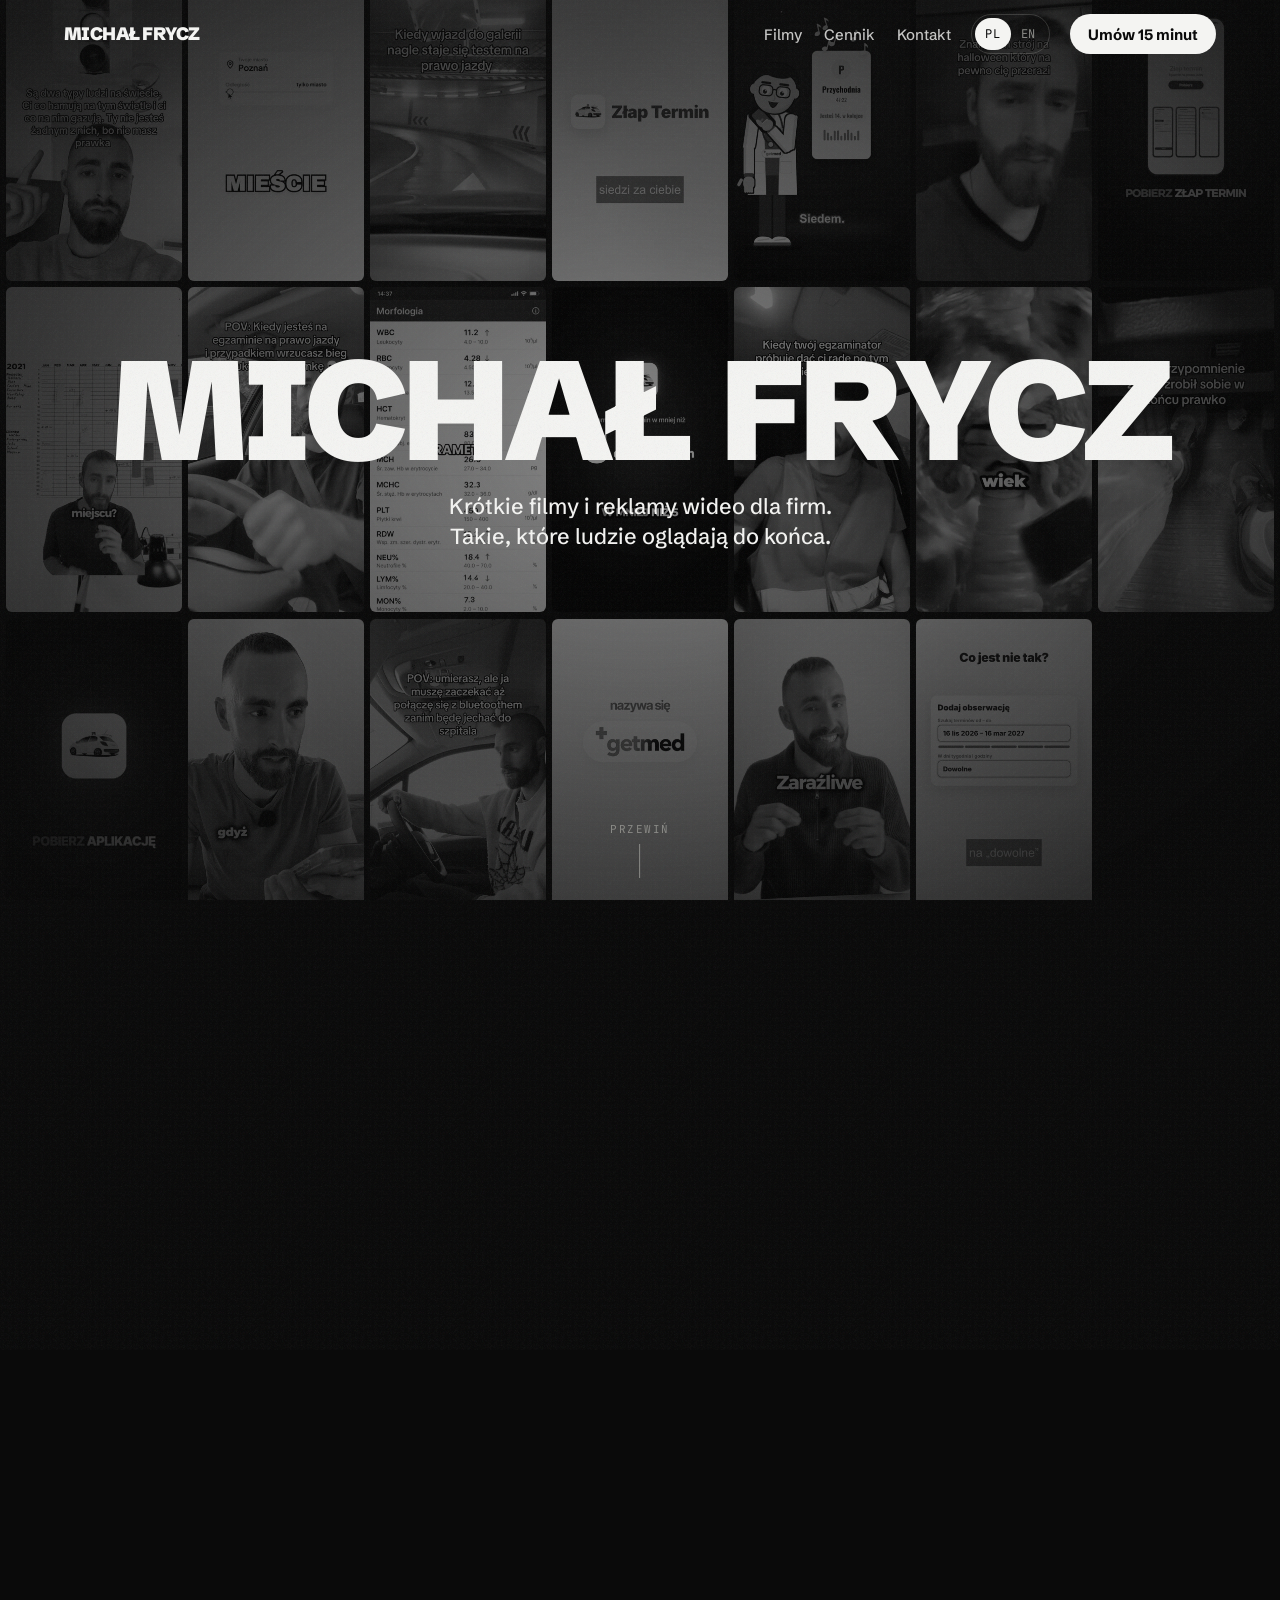
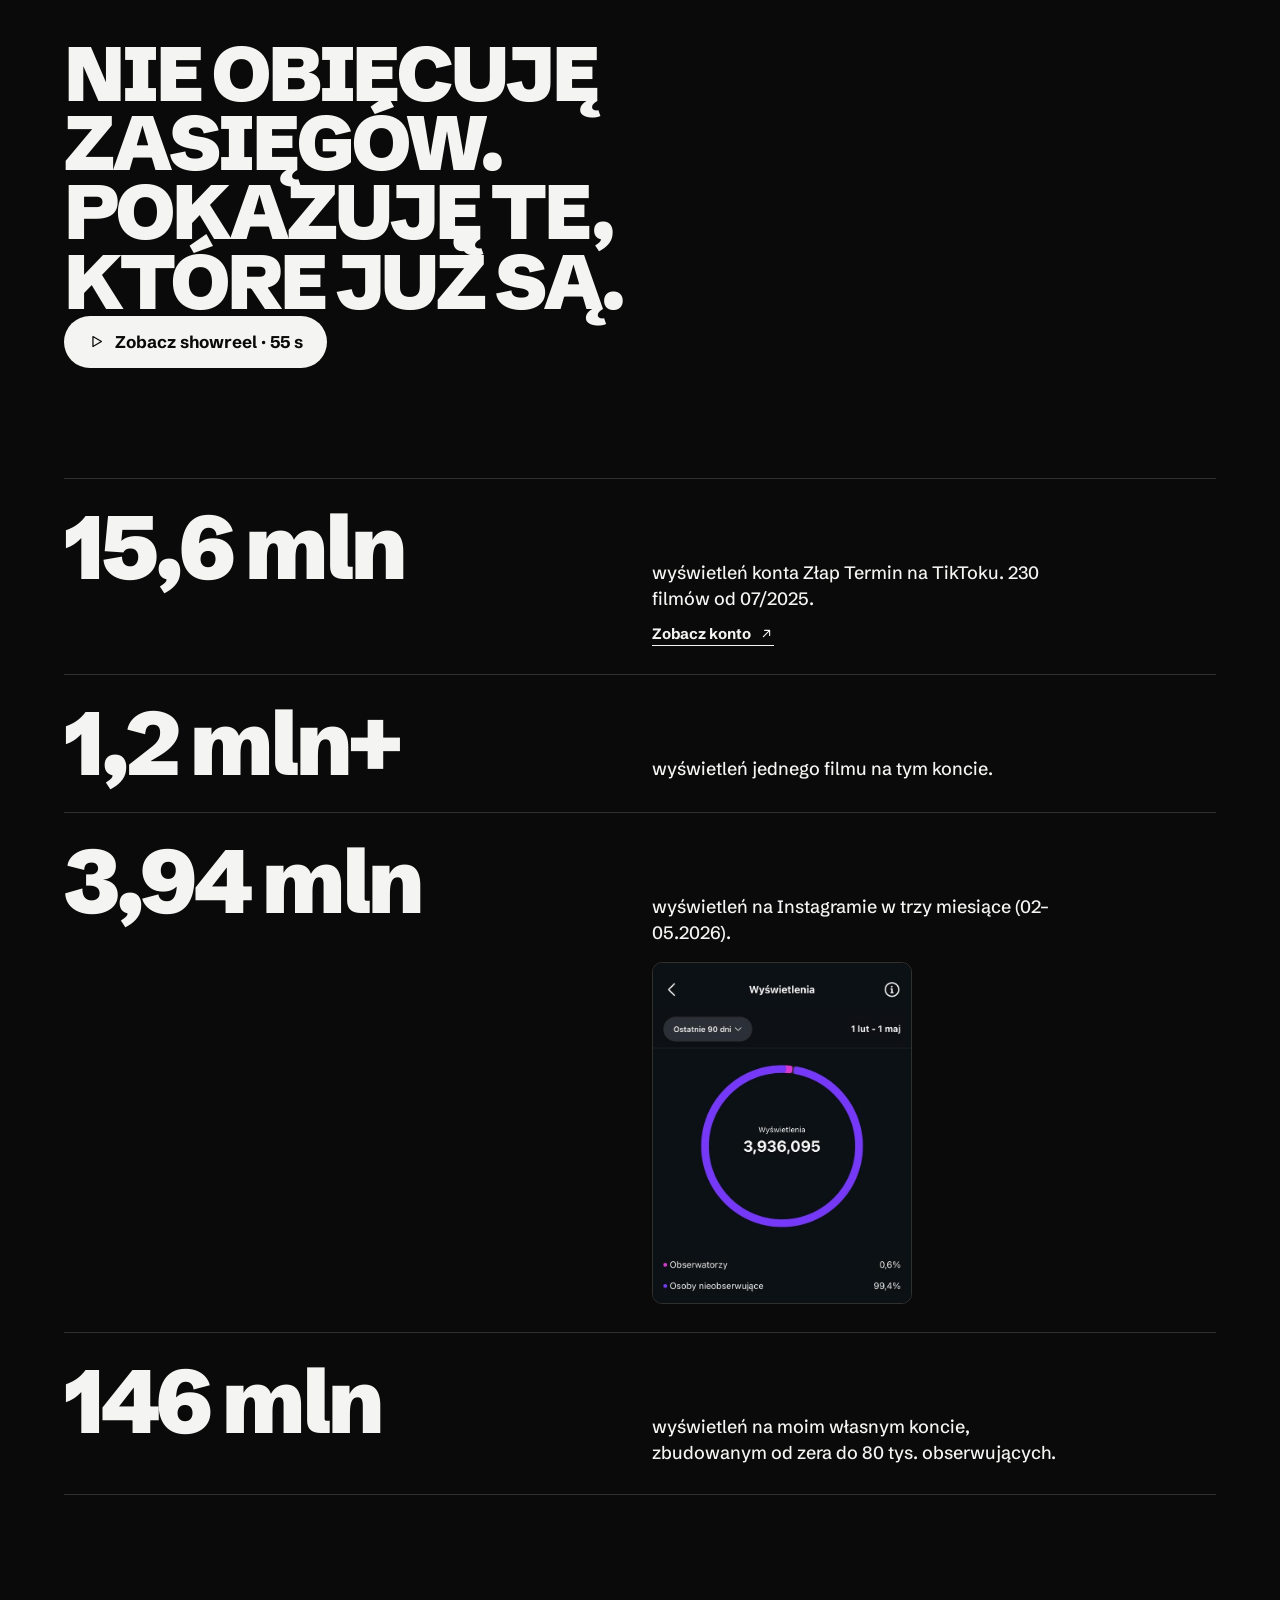
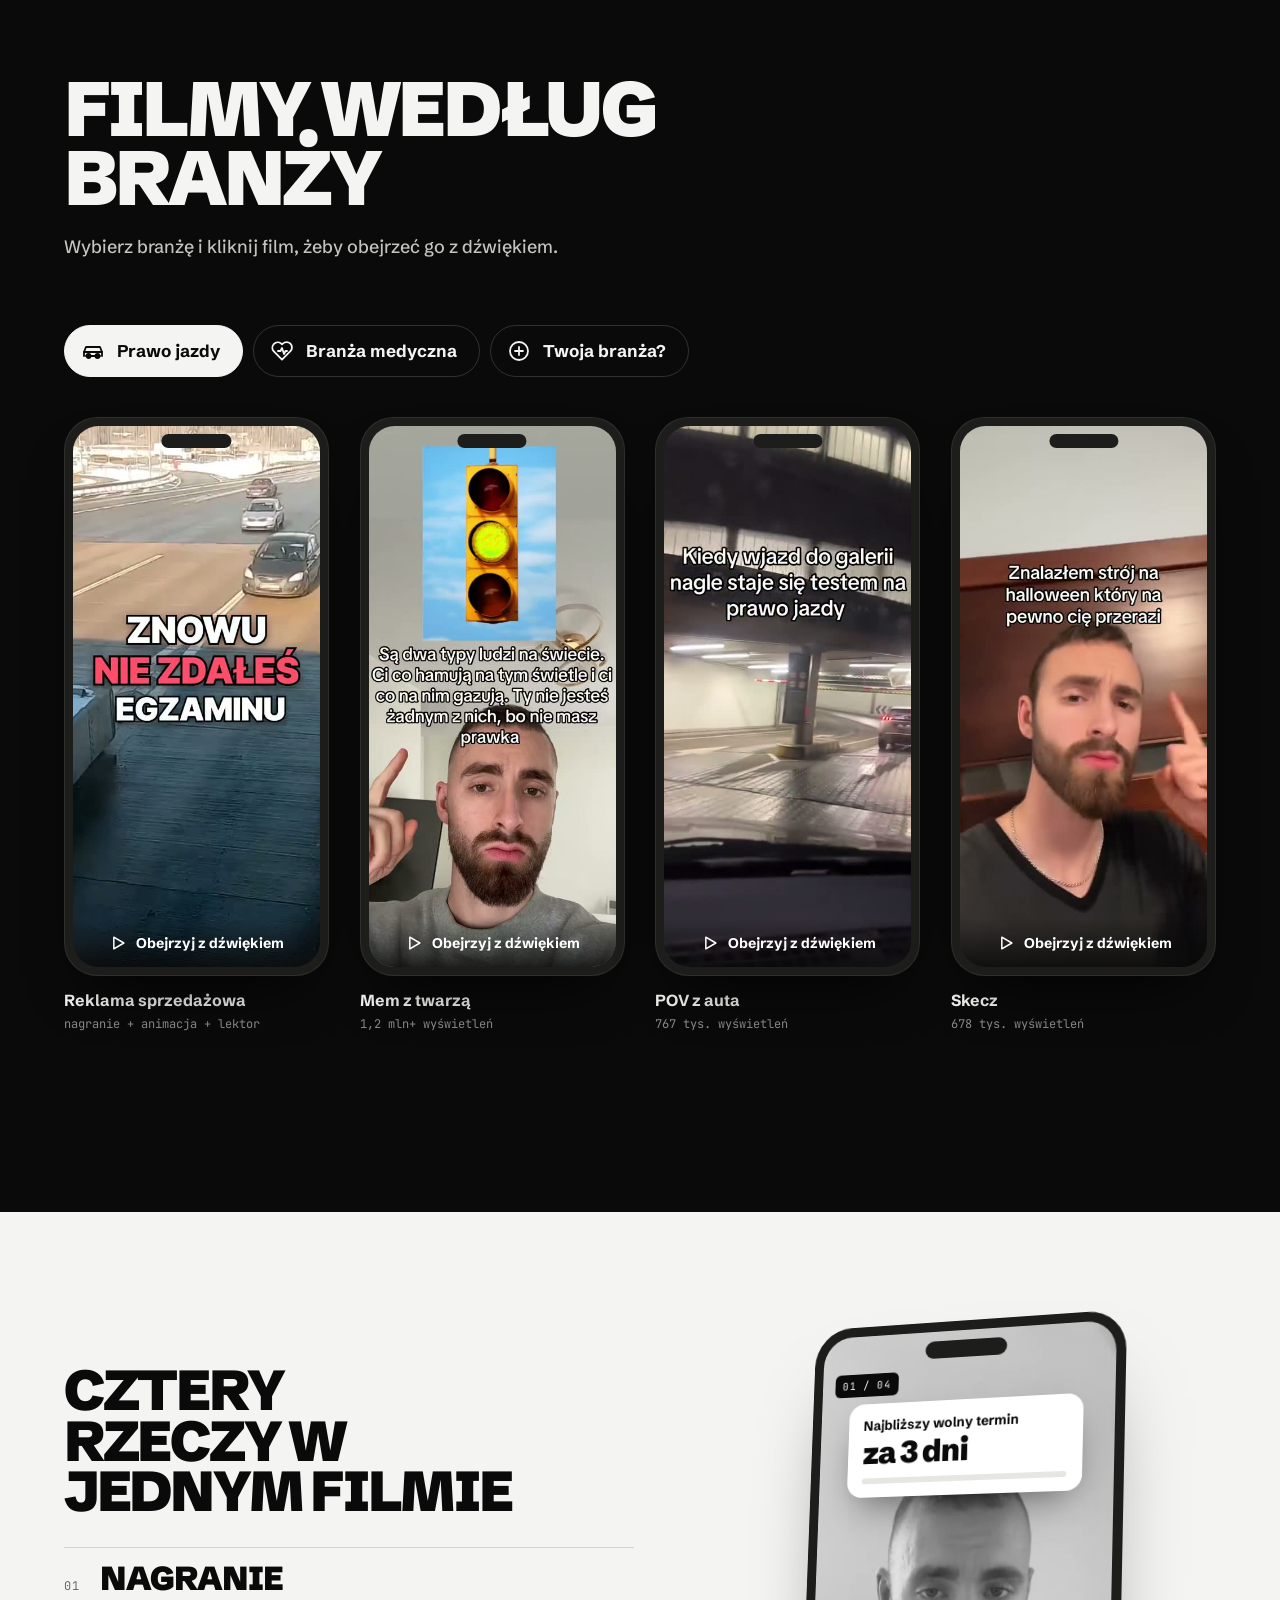
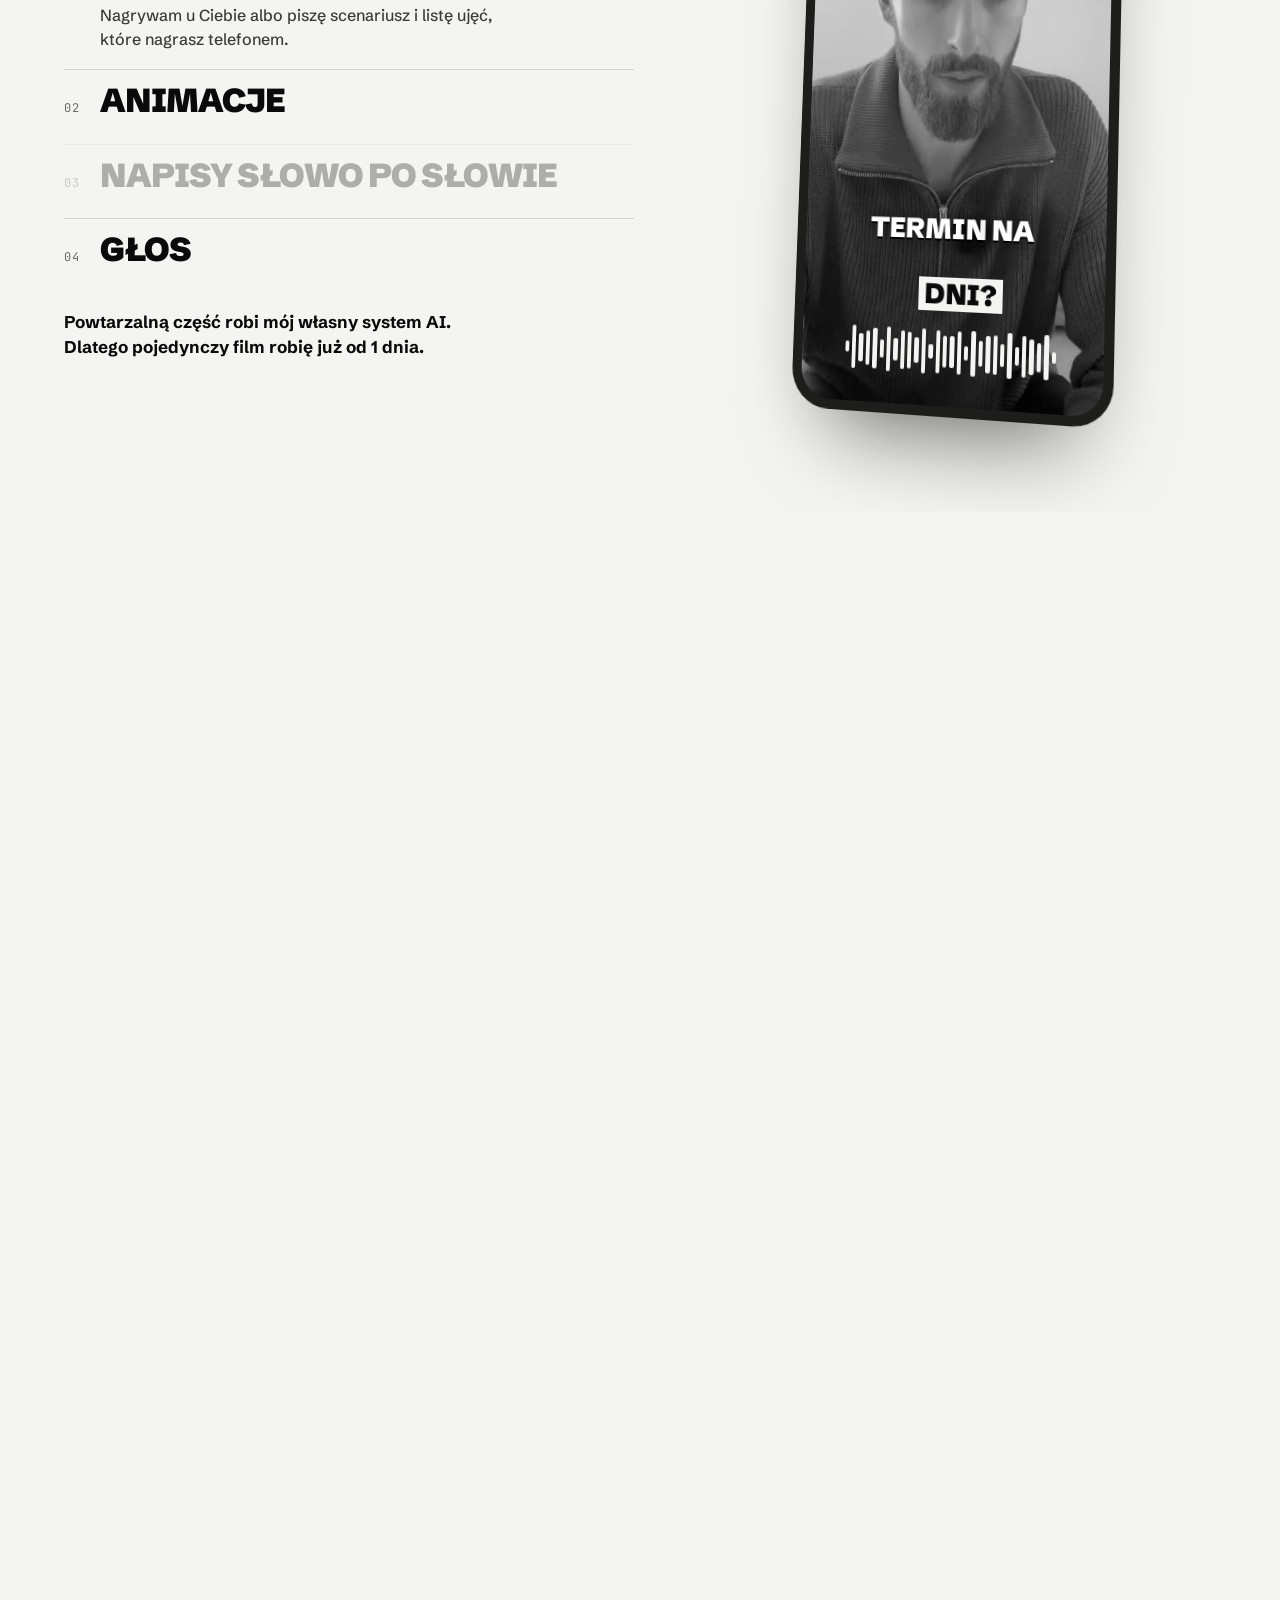
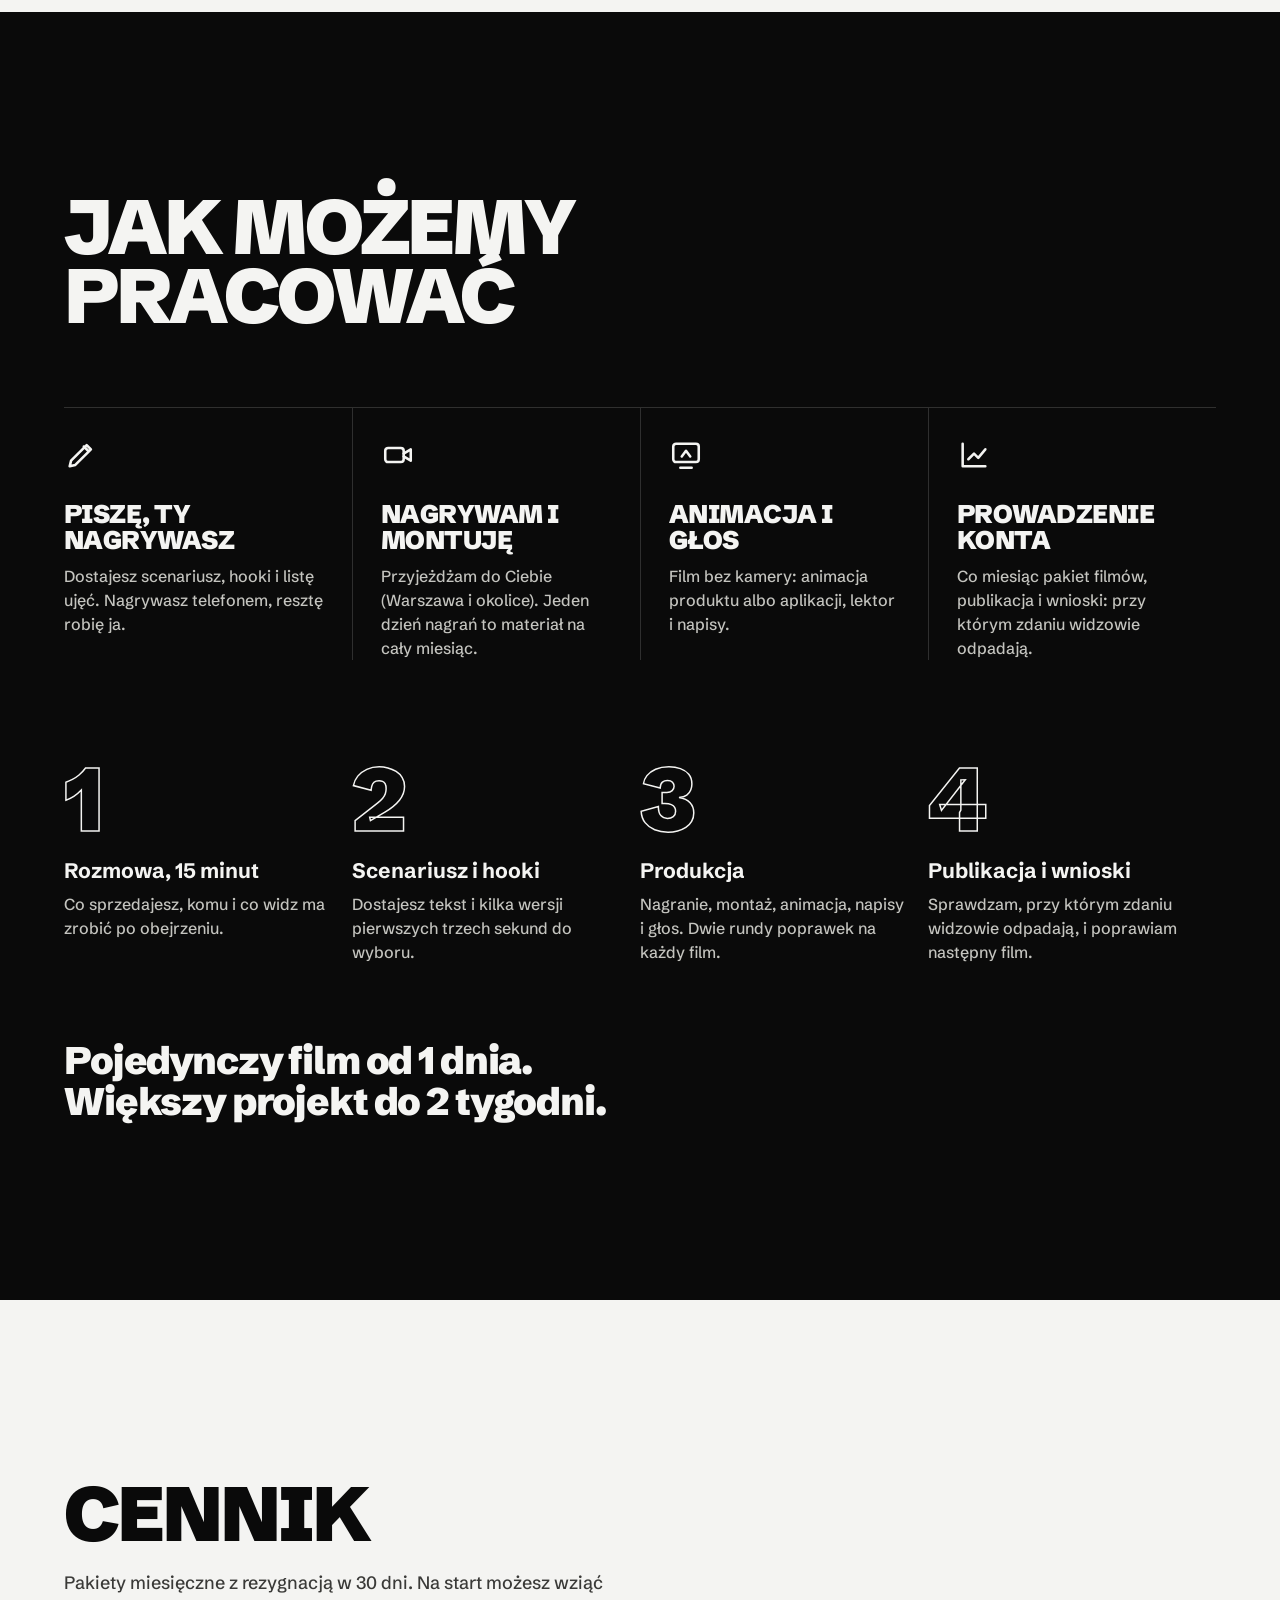
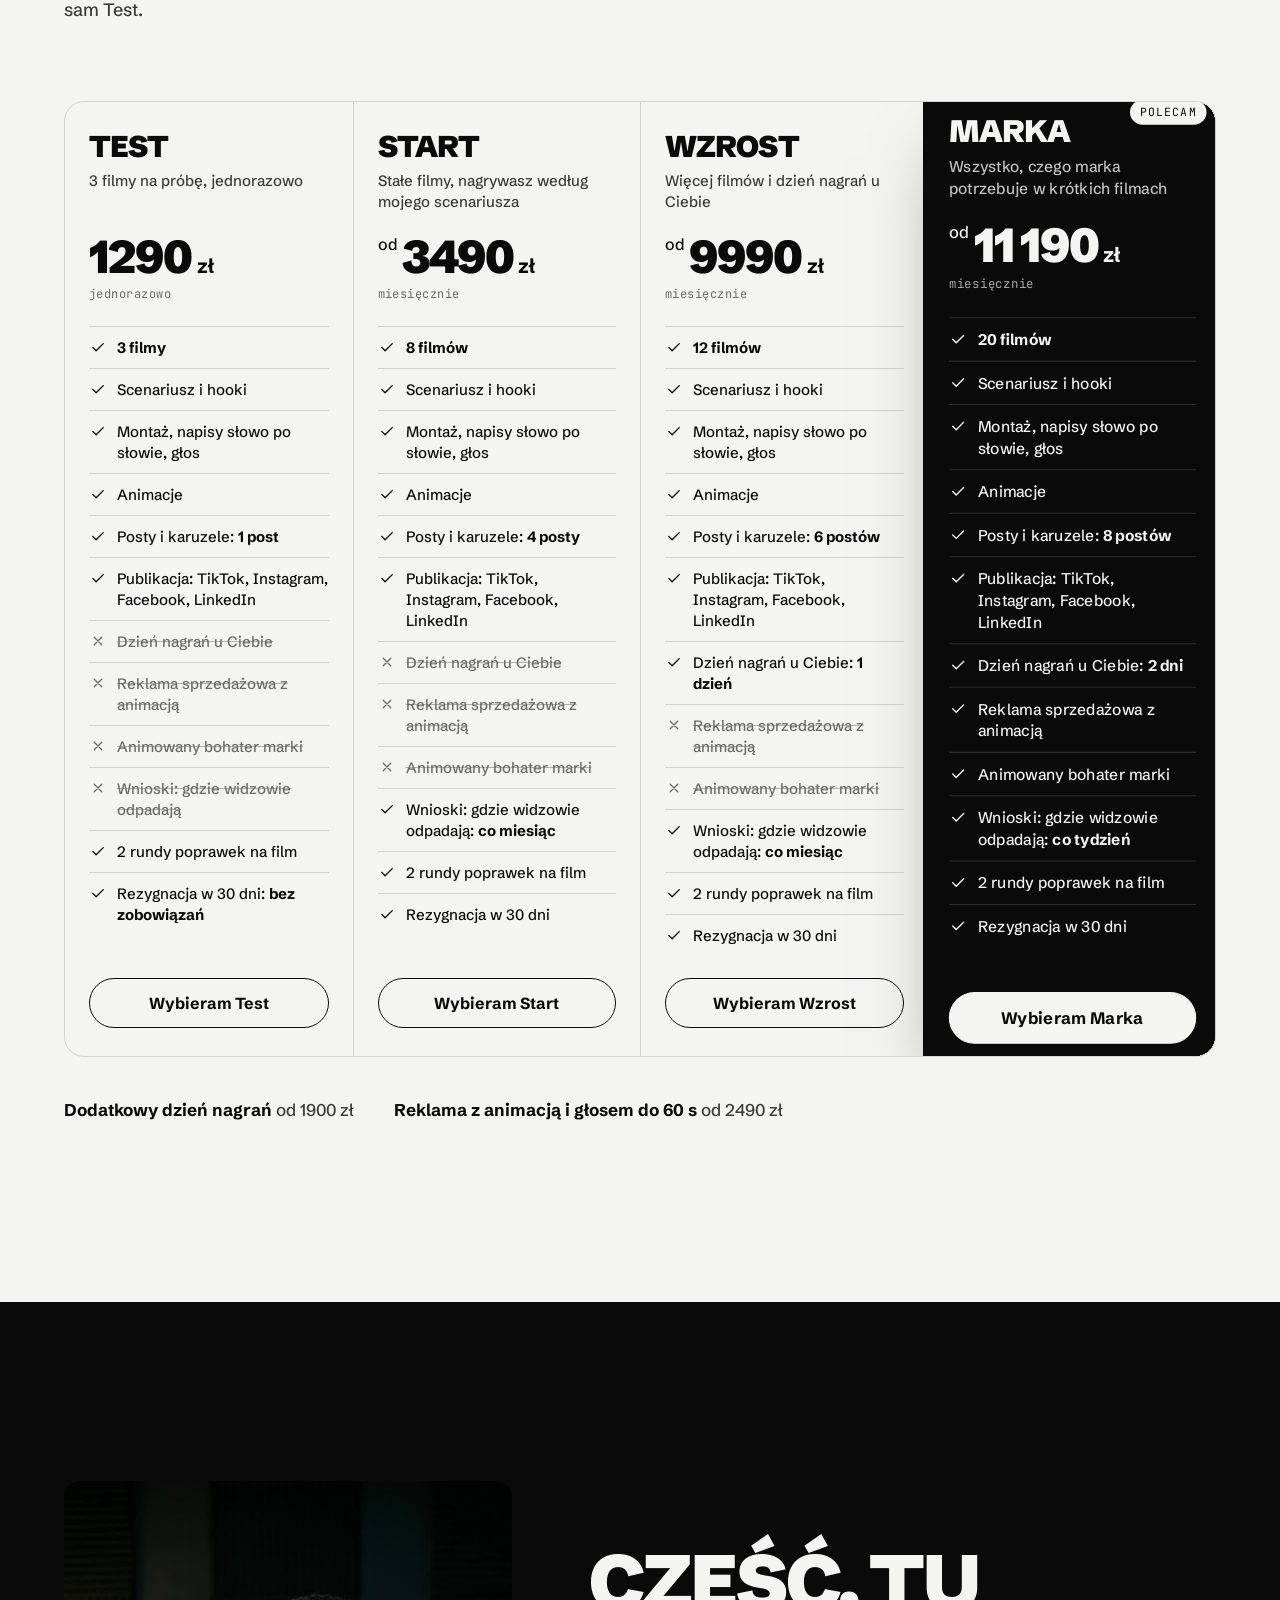
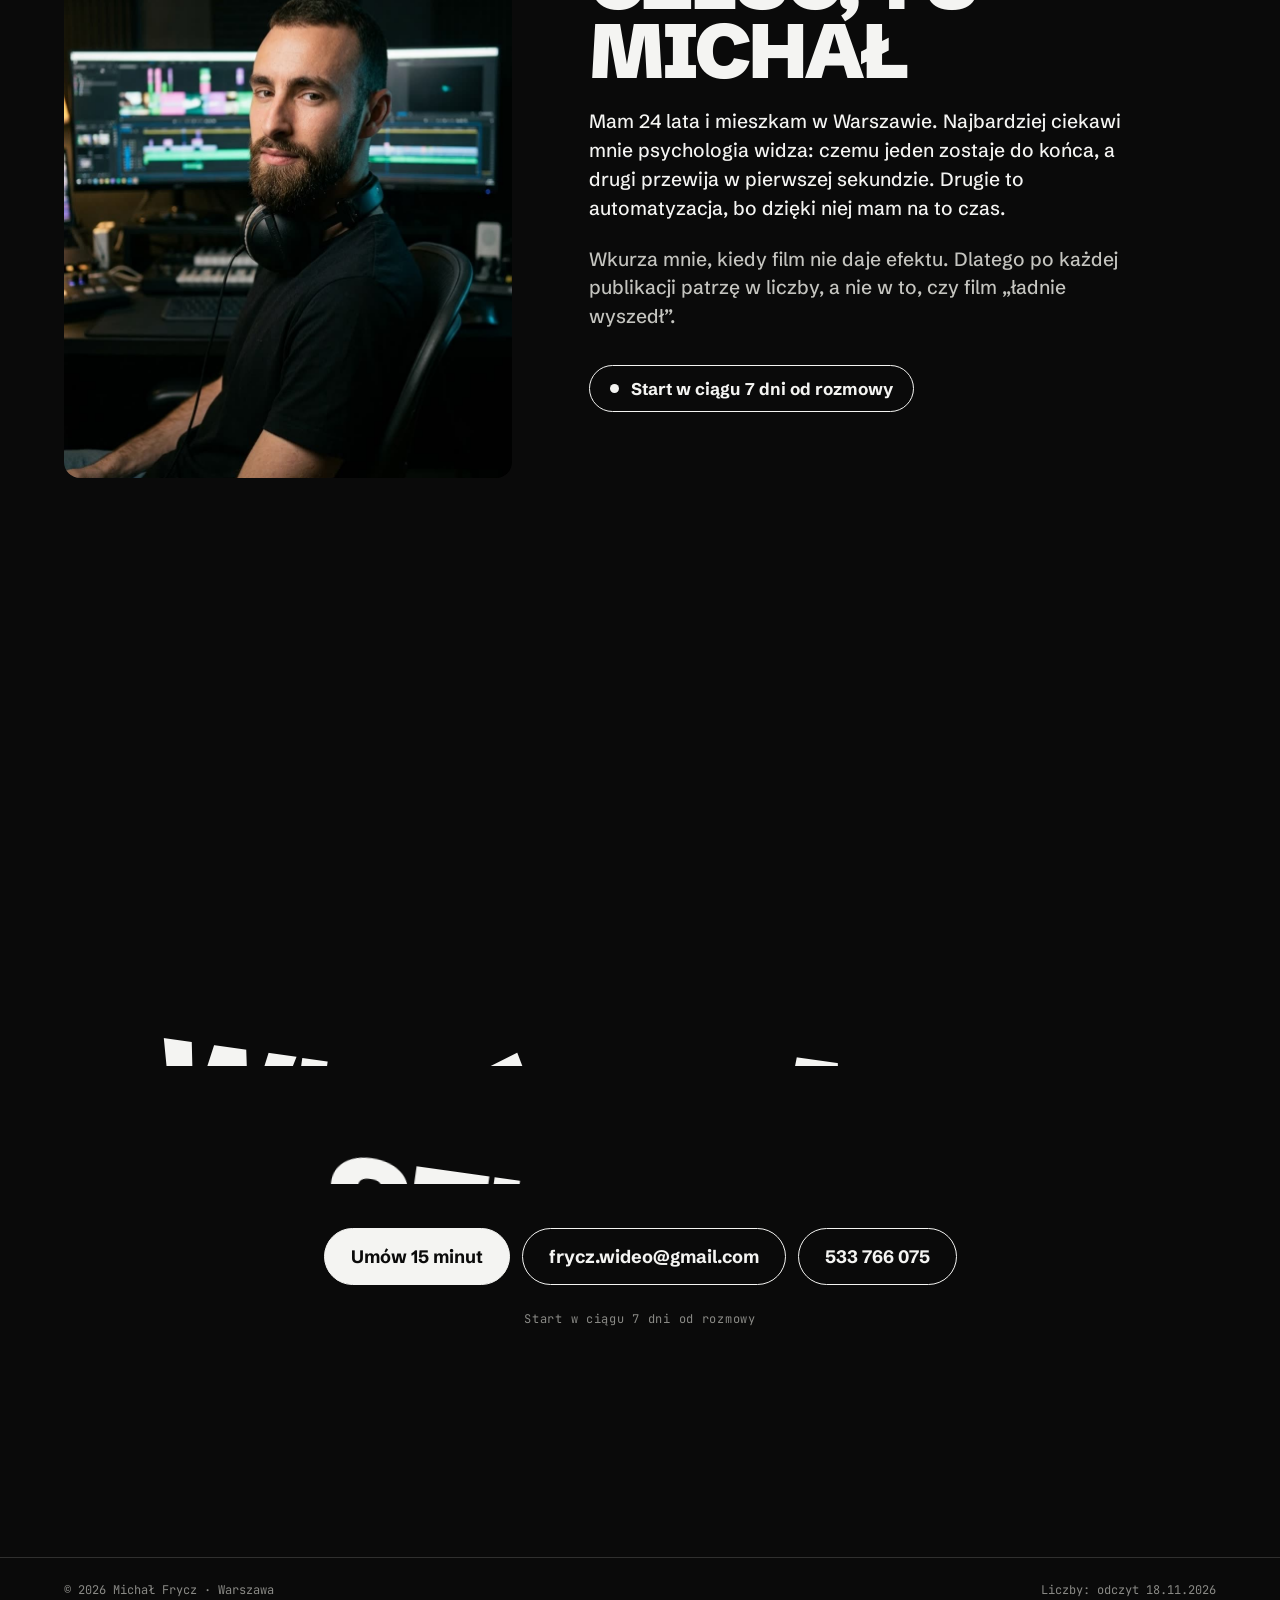
==== commit 7b723df1: "Aktualizacja portfolio Co-Authored-By: Claude Opus 5.5 <noreply@anthropic.com>" ====
--- a/firmy/index.html
+++ b/firmy/index.html
@@ -376,6 +376,7 @@
 
 <section class="sekcja" id="liczby" aria-labelledby="h-liczby">
   <h2 class="naglowek" id="h-liczby" data-t="h-liczby">Nie obiecuję zasięgów. Pokazuję te, które już są.</h2>
+  <a class="przycisk" href="../showreel/" data-showreel style="margin:0 0 34px"><svg class="ik"><use href="#i-graj"/></svg><span data-t="sr">Zobacz showreel · 55 s</span></a>
   <ul class="liczby">
     <li class="wejdz"><b>15,6 mln</b><div><p data-t="n1">wyświetleń konta Złap Termin na TikToku. 230 filmów od 07/2025.</p><a href="https://www.tiktok.com/@zlap.termin" target="_blank" rel="noopener"><span data-t="n1a">Zobacz konto</span><svg class="ik"><use href="#i-strzalka"/></svg></a></div></li>
     <li class="wejdz"><b>1,2 mln+</b><div><p data-t="n2">wyświetleń jednego filmu na tym koncie.</p></div></li>
@@ -536,6 +537,7 @@
   przewin:'Scroll',dzwiek:'Sound on',podpis:'Złap Termin · sales ad · 803K views',
   l1:'views on the Złap Termin TikTok. 230 videos, I have run it since 07/2025',l2:'views on a single video',l3:'views and 80K followers on my own account',
   'h-liczby':'I don’t promise reach. I show the reach I already have.',
+  'sr':'Watch the showreel · 55 s',
   n1:'views on the Złap Termin TikTok. 230 videos since 07/2025.',n1a:'See the account',
   n2:'views on a single video on that account.',n3:'views on Instagram in three months (02–05.2026).',
   n4:'views on my own account, built from zero to 80K followers.',
@@ -734,5 +736,6 @@
 const zUrl=new URLSearchParams(location.search).get('lang');if(zUrl)start=zUrl==='en'?'en':'pl';
 ustawJezyk(start);
 </script>
+<script src="../showreel/okno.js"></script>
 </body>
 </html>
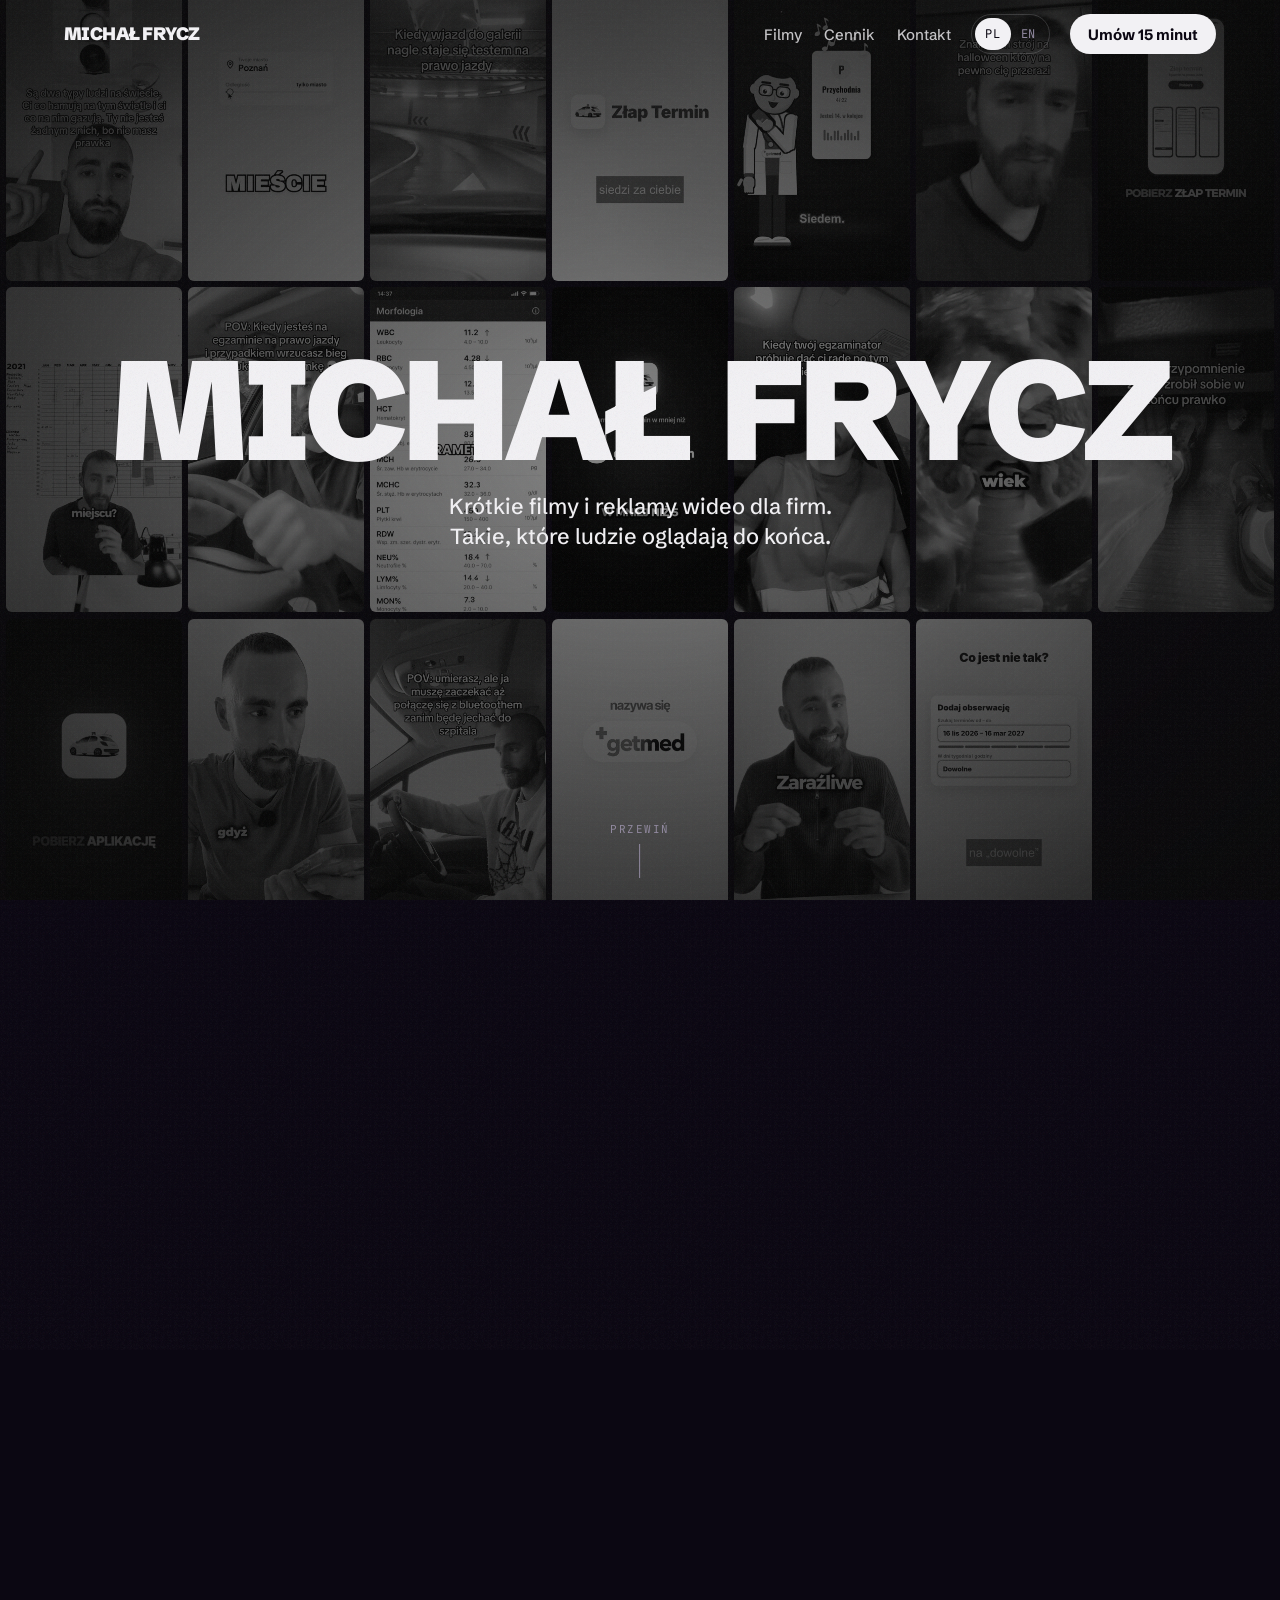
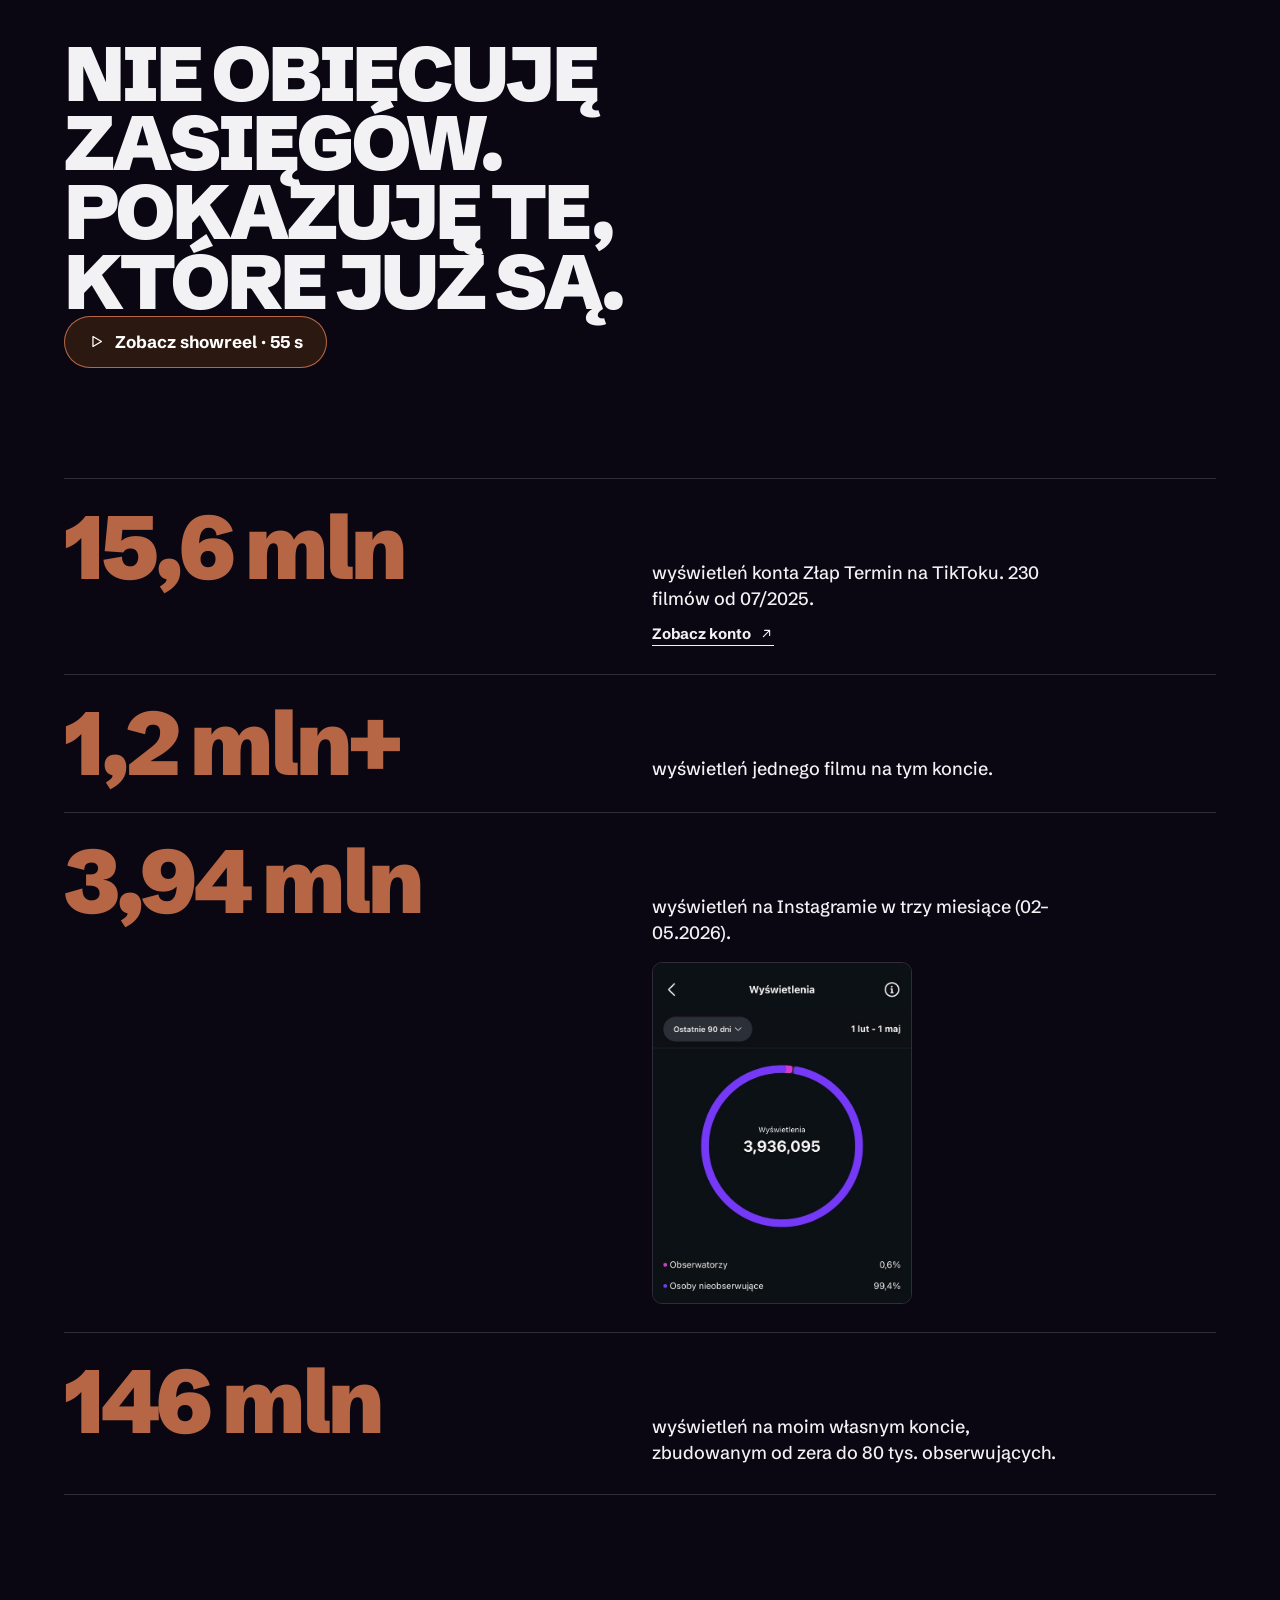
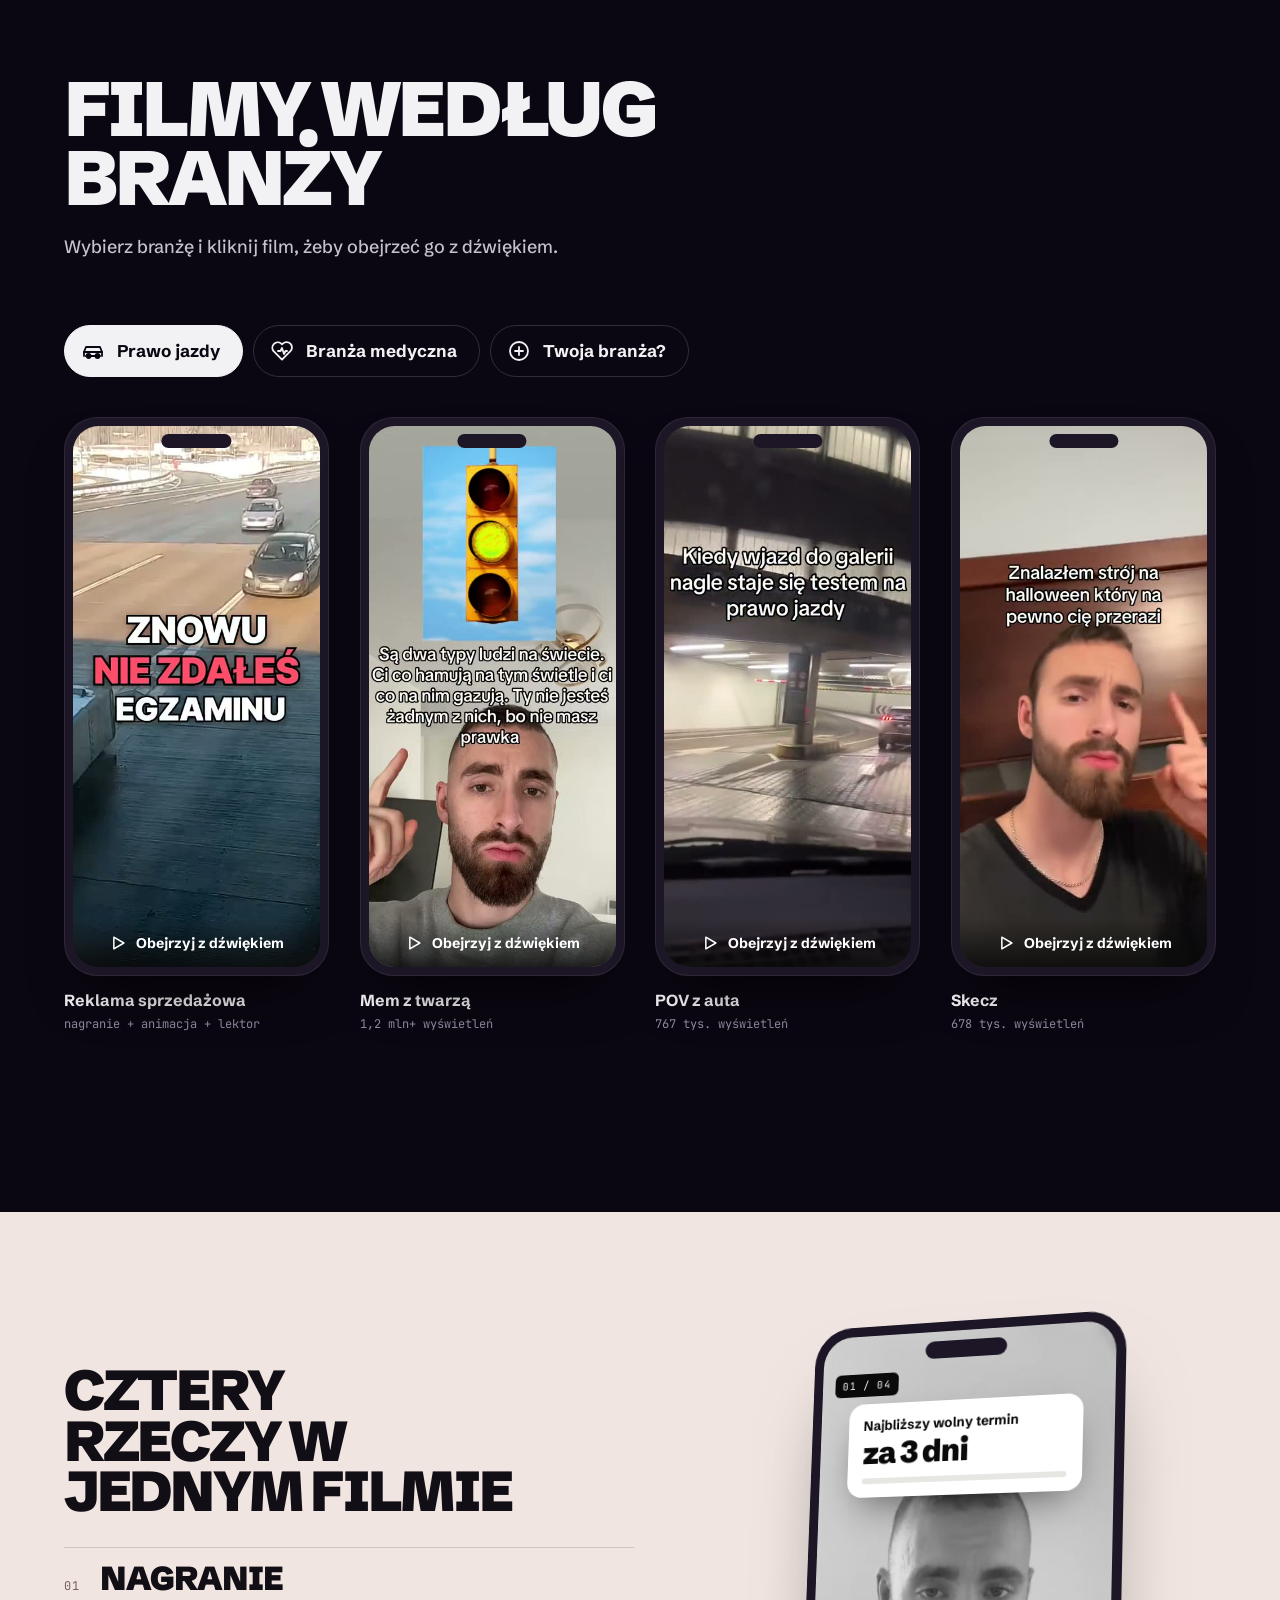
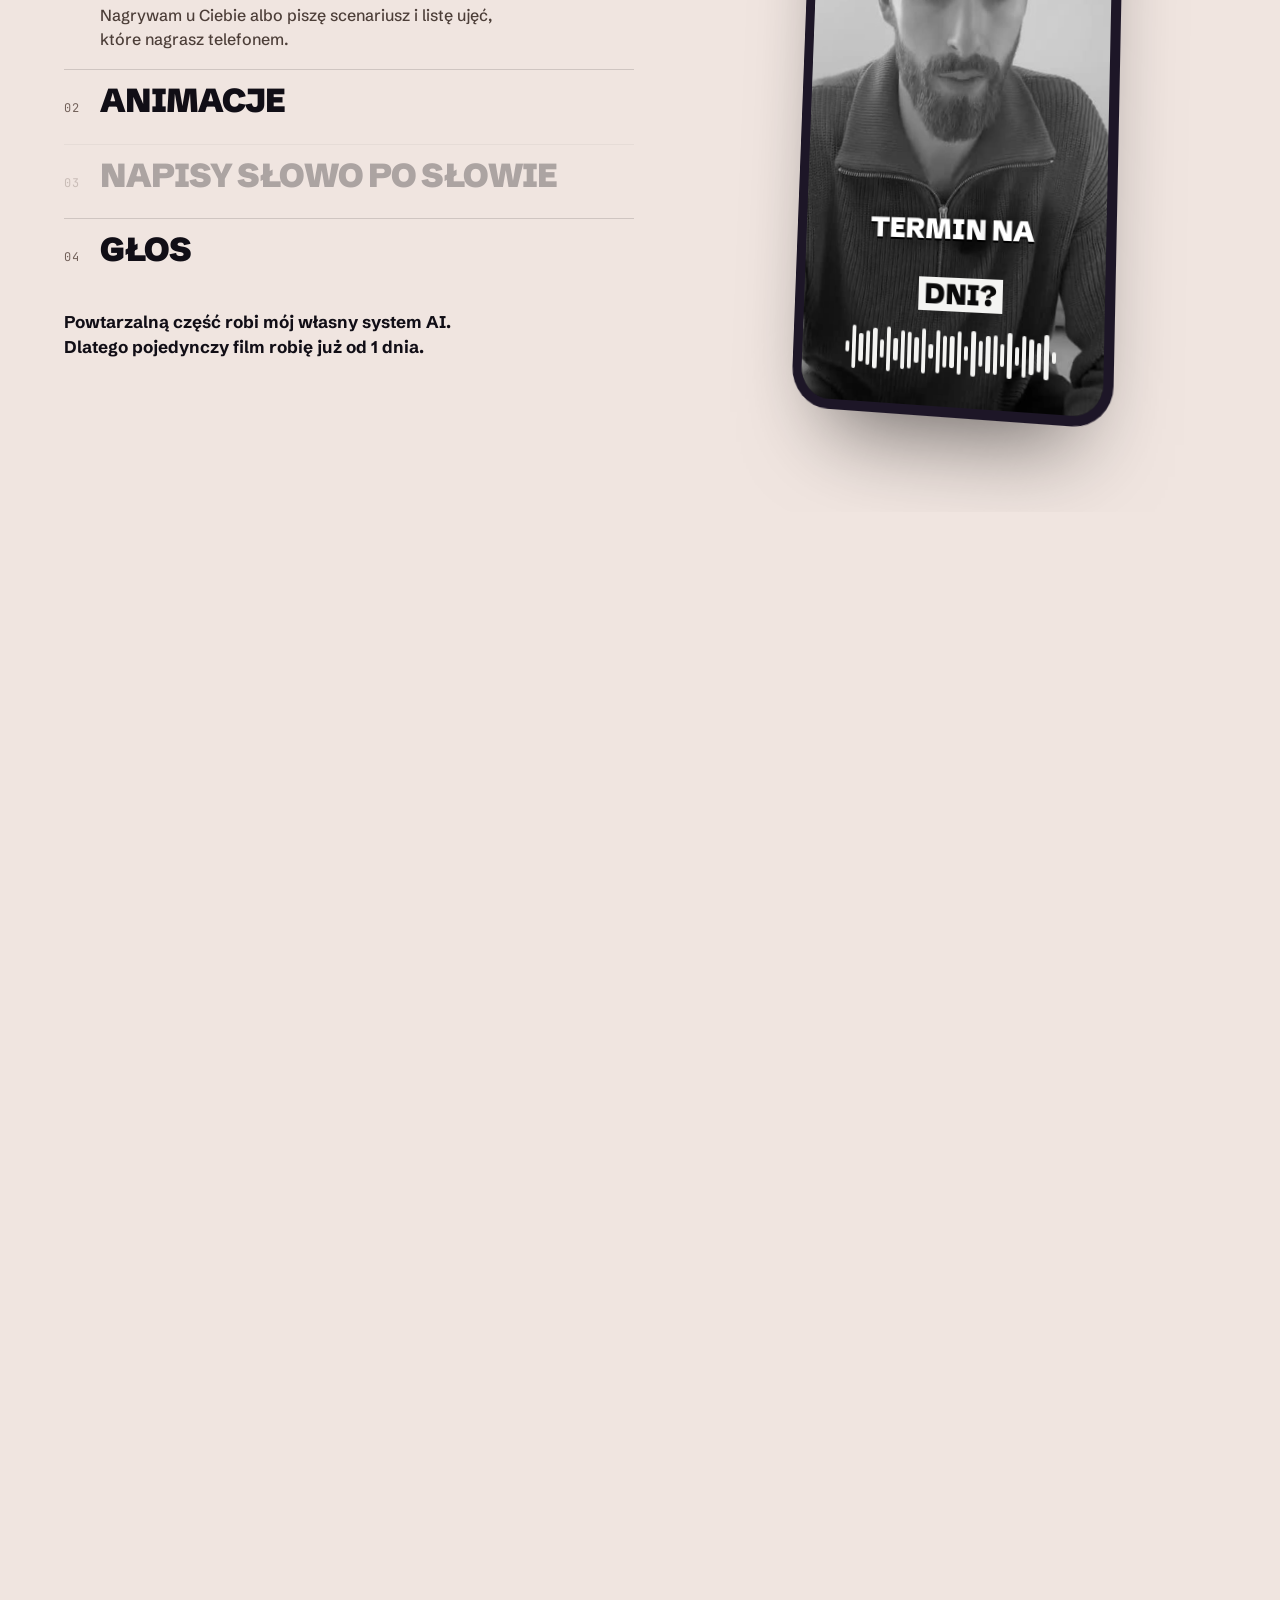
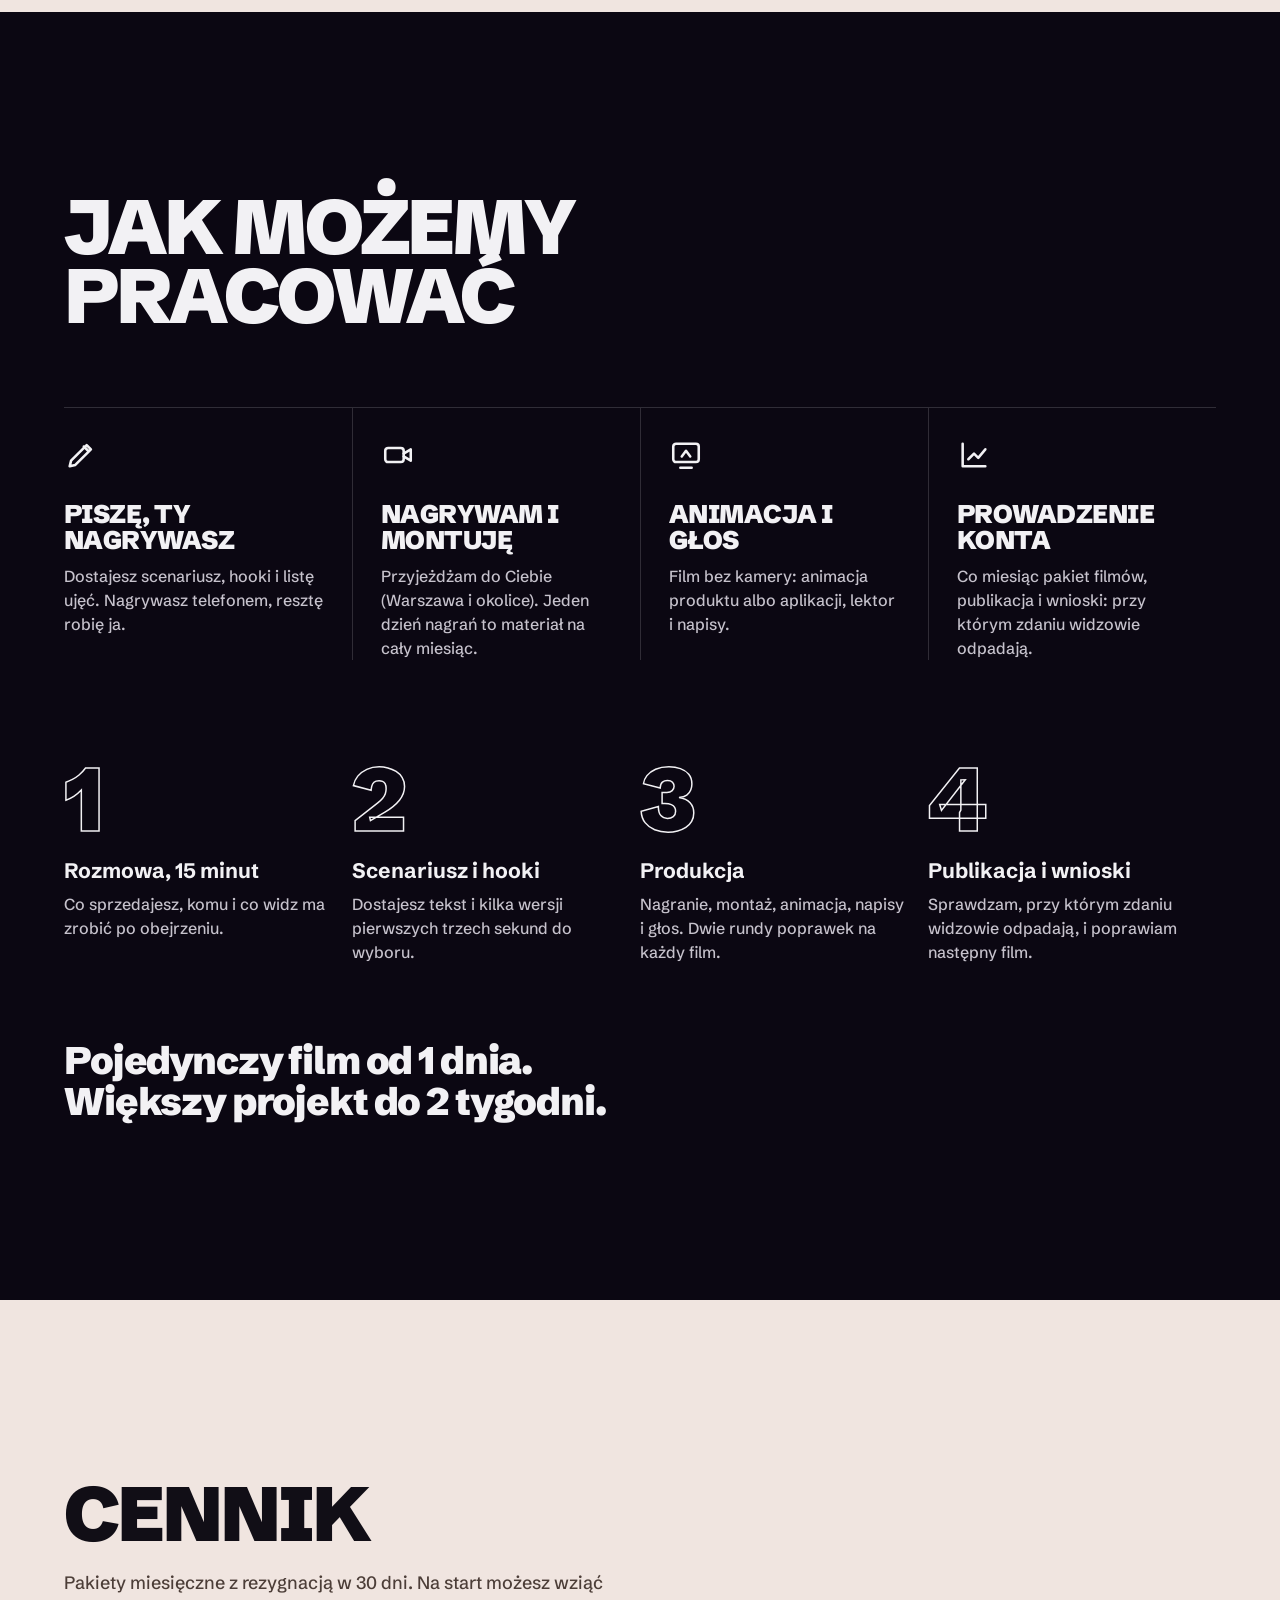
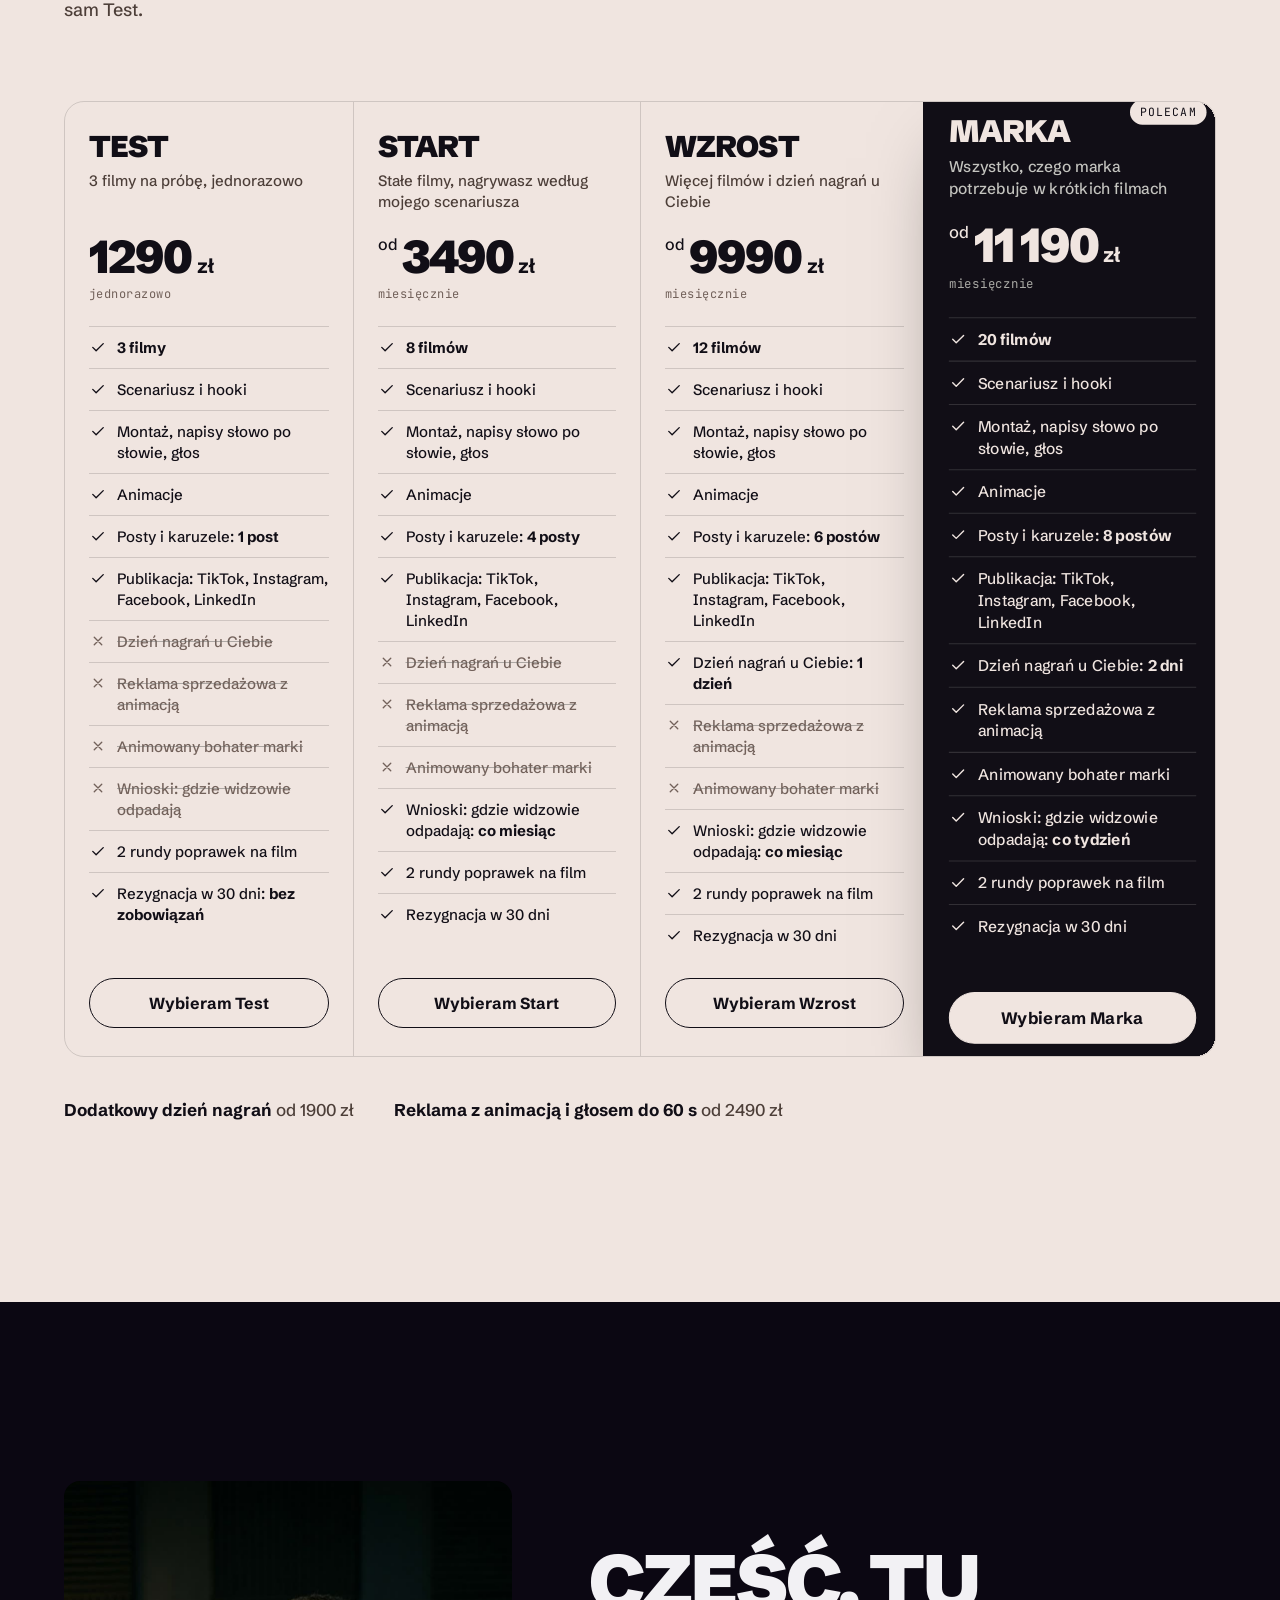
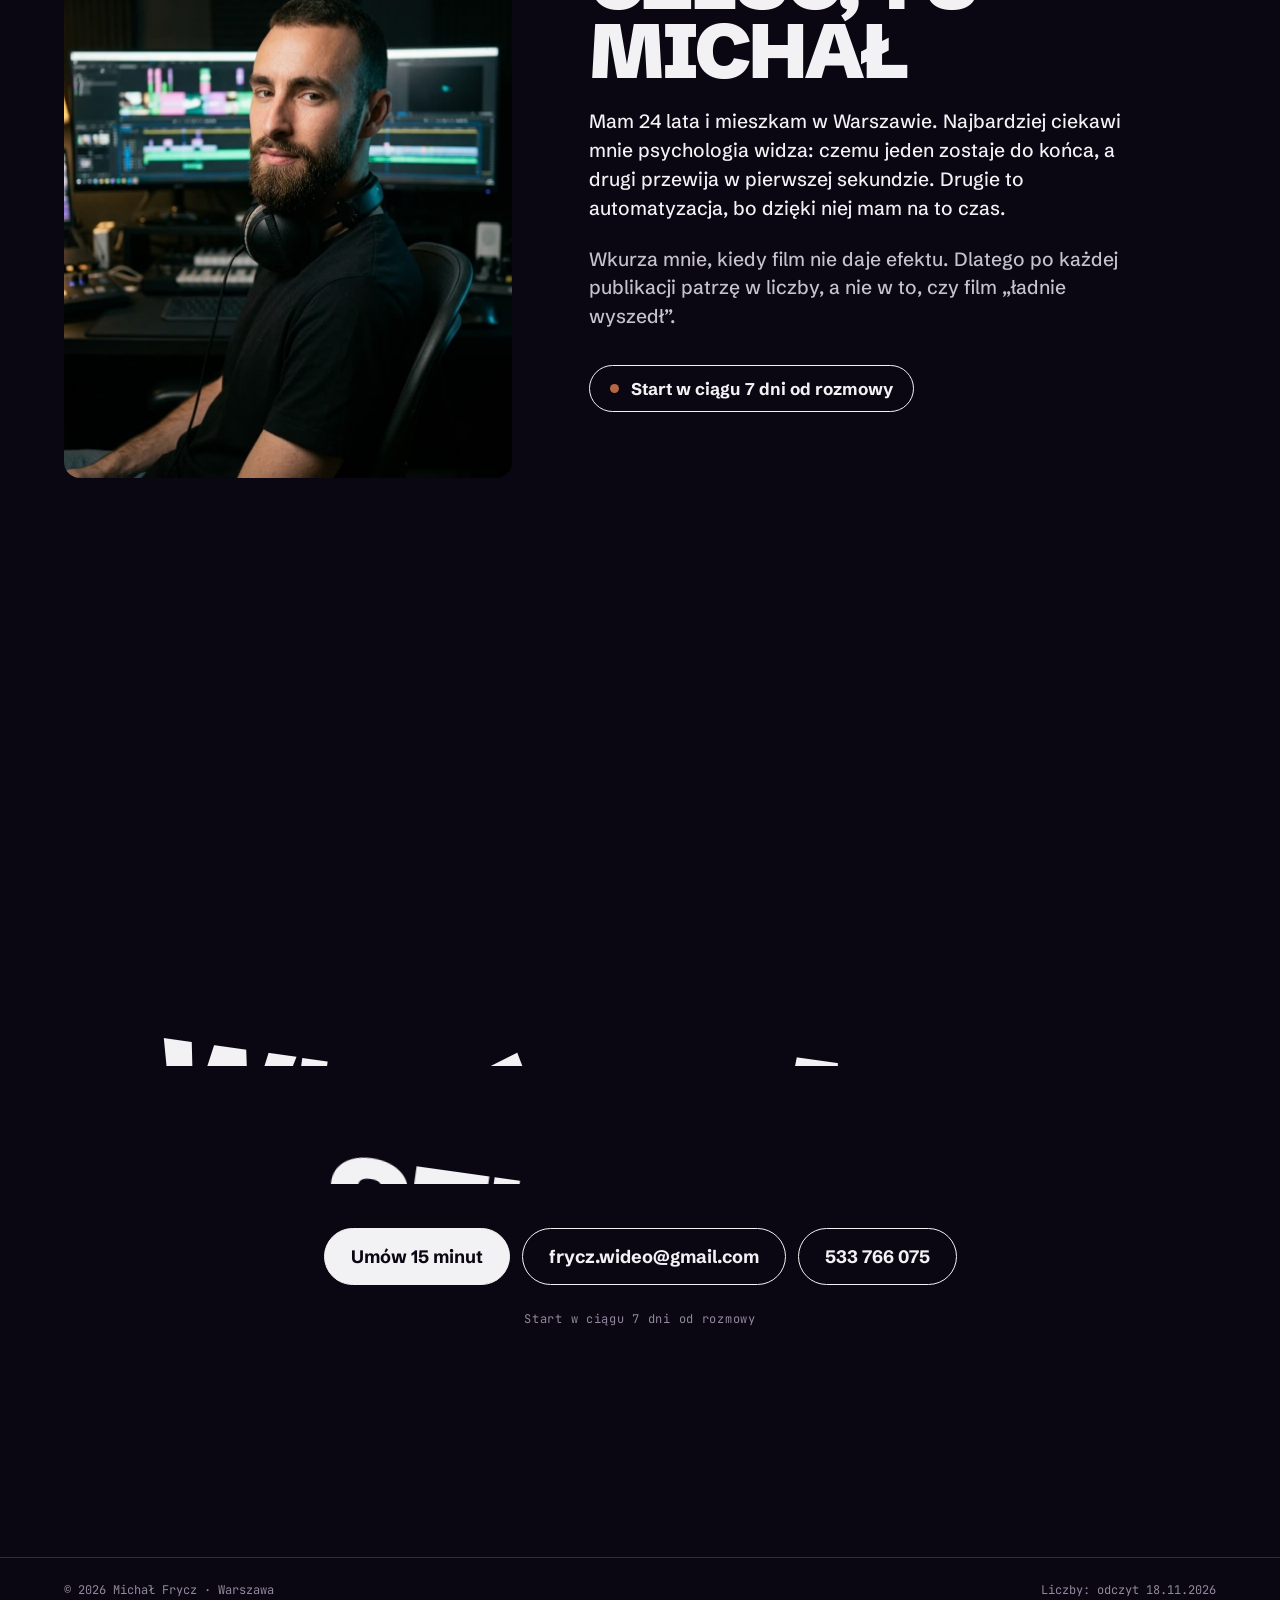
==== commit 4e886fb0: "Aktualizacja portfolio Co-Authored-By: Claude Opus 5.5 <noreply@anthropic.com>" ====
--- a/firmy/index.html
+++ b/firmy/index.html
@@ -15,18 +15,19 @@
 <style>
 /* ===== KOLORY: podmiana palety = zmiana tych linijek ===== */
 :root{
-  --tlo:#0a0a0a;          /* tło strony */
-  --txt:#f4f4f2;          /* tekst główny */
-  --szary:#8a8a86;        /* etykiety */
-  --txt-2:#c4c4bf;        /* tekst drugiego planu na ciemnym */
-  --jasne:#f4f4f2;        /* tło jasnych sekcji */
-  --jasne-txt:#0a0a0a;    /* tekst na jasnym */
-  --jasne-txt-2:#3a3a38;  /* tekst drugiego planu na jasnym */
-  --jasne-szary:#6a6a66;  /* etykiety na jasnym */
-  --kafel:#151515;        /* tło filmu przed załadowaniem */
-  --rama:#1d1d1c;         /* obudowa telefonu */
-  --akcent:#f4f4f2;       /* akcent (na razie biel; później fiolet/brąz) */
-  --linia:rgba(244,244,242,.16);
+  --tlo:#0b0712;          /* tło strony */
+  --txt:#f2f1f4;          /* tekst główny */
+  --szary:#91899f;        /* etykiety */
+  --txt-2:#c6c2cc;        /* tekst drugiego planu na ciemnym */
+  --jasne:#f0e5e0;        /* tło jasnych sekcji */
+  --jasne-txt:#110e16;    /* tekst na jasnym */
+  --jasne-txt-2:#4c3e38;  /* tekst drugiego planu na jasnym */
+  --jasne-szary:#72615a;  /* etykiety na jasnym */
+  --kafel:#15111d;        /* tło filmu przed załadowaniem */
+  --rama:#1d1627;         /* obudowa telefonu */
+  --akcent:#b66644;       /* akcent (na razie biel; później fiolet/brąz) */
+  --linia:rgba(242,241,244,.16);
+  --przycisk:#2b1810;       /* brąz przycisków (wybór Michała 23.11) */
   --linia-jasna:rgba(10,10,10,.14);
   --font:"Schibsted Grotesk",system-ui,sans-serif;
   --mono:"JetBrains Mono",ui-monospace,monospace;
@@ -315,6 +316,12 @@
   .spokoj .panel-liczb{grid-row:auto;grid-column:auto}
   .spokoj .panel-liczb .wiersz{display:block}
 }
+
+/* ===== KOLORY (wybór Michała 23.11.2026): czerń z nutą fioletu + brąz ===== */
+.liczby b,.panel-liczb b{color:var(--akcent)}
+.przycisk{background:var(--przycisk);color:#fff;box-shadow:inset 0 0 0 1px var(--akcent)}
+.jasna .przycisk{background:var(--przycisk);color:#fff;box-shadow:none}
+::selection{background:var(--akcent);color:var(--tlo)}
 </style>
 </head>
 <body data-ceny="tak">
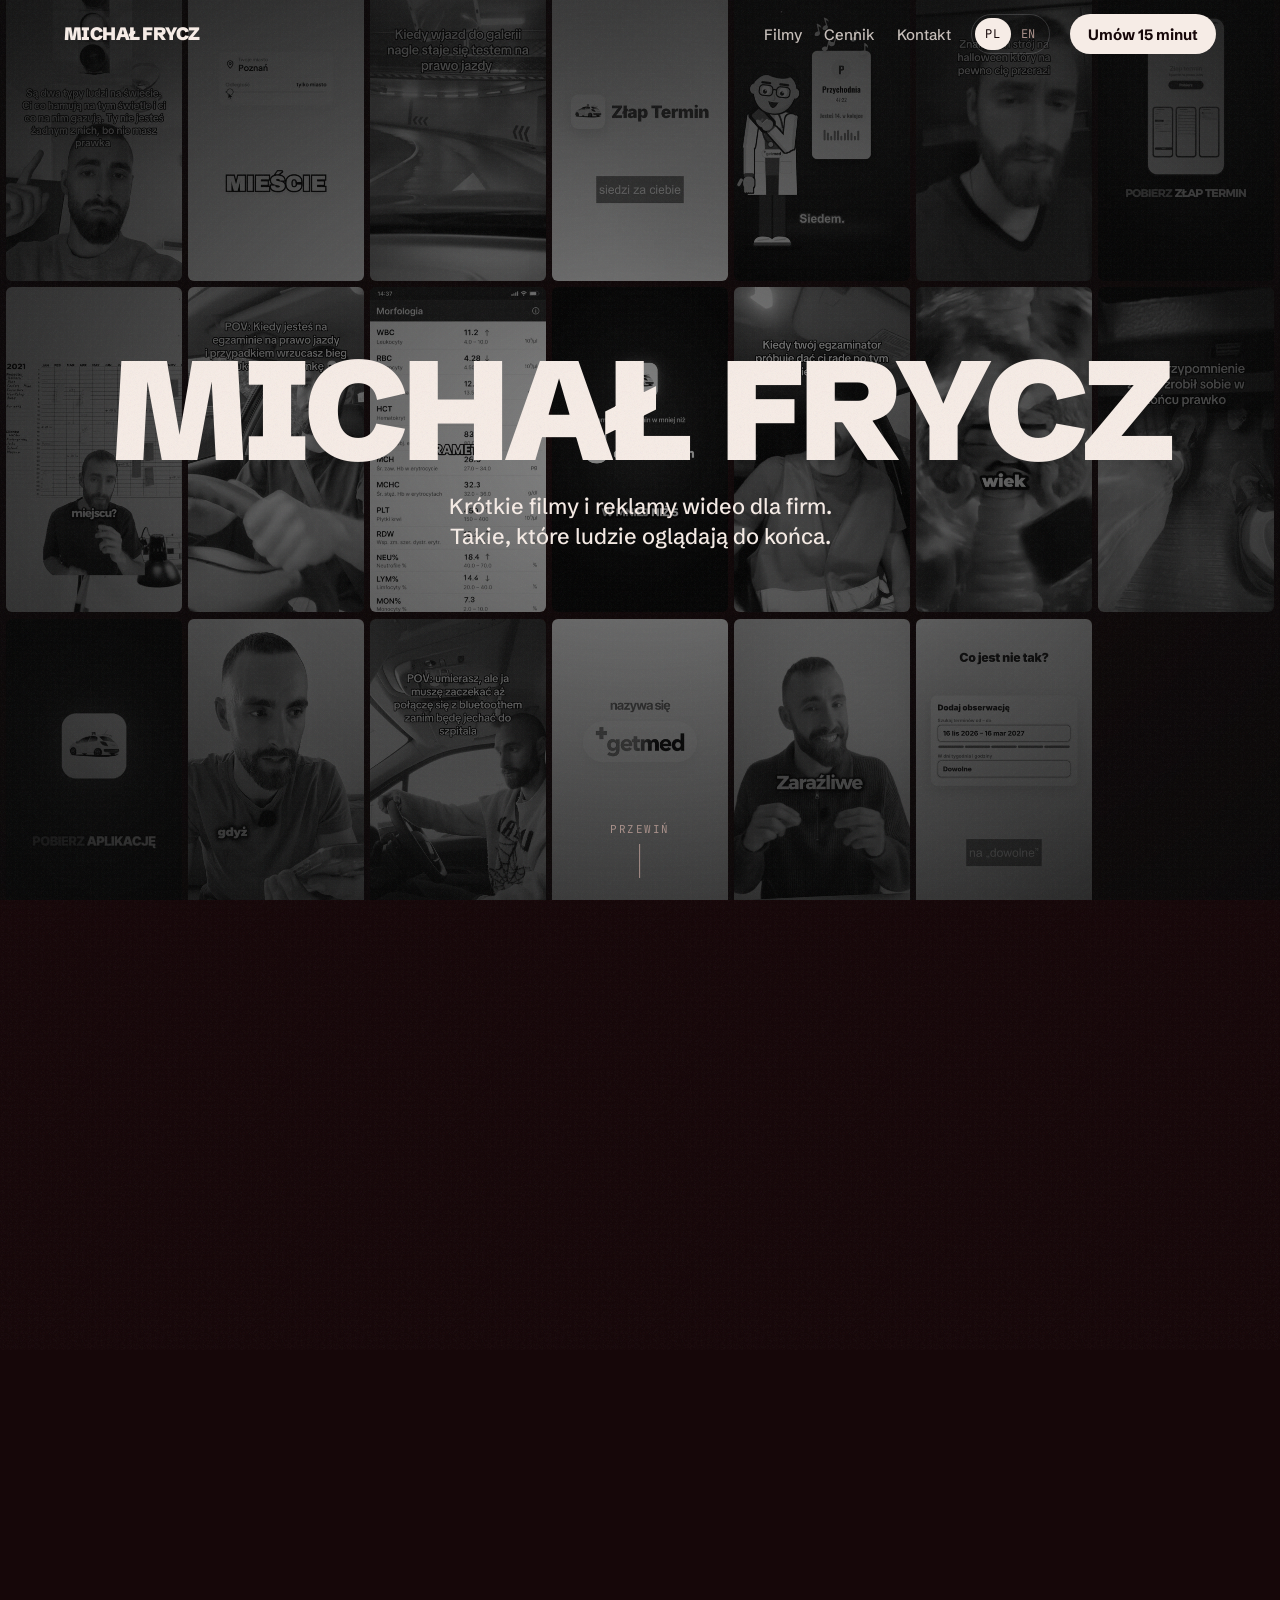
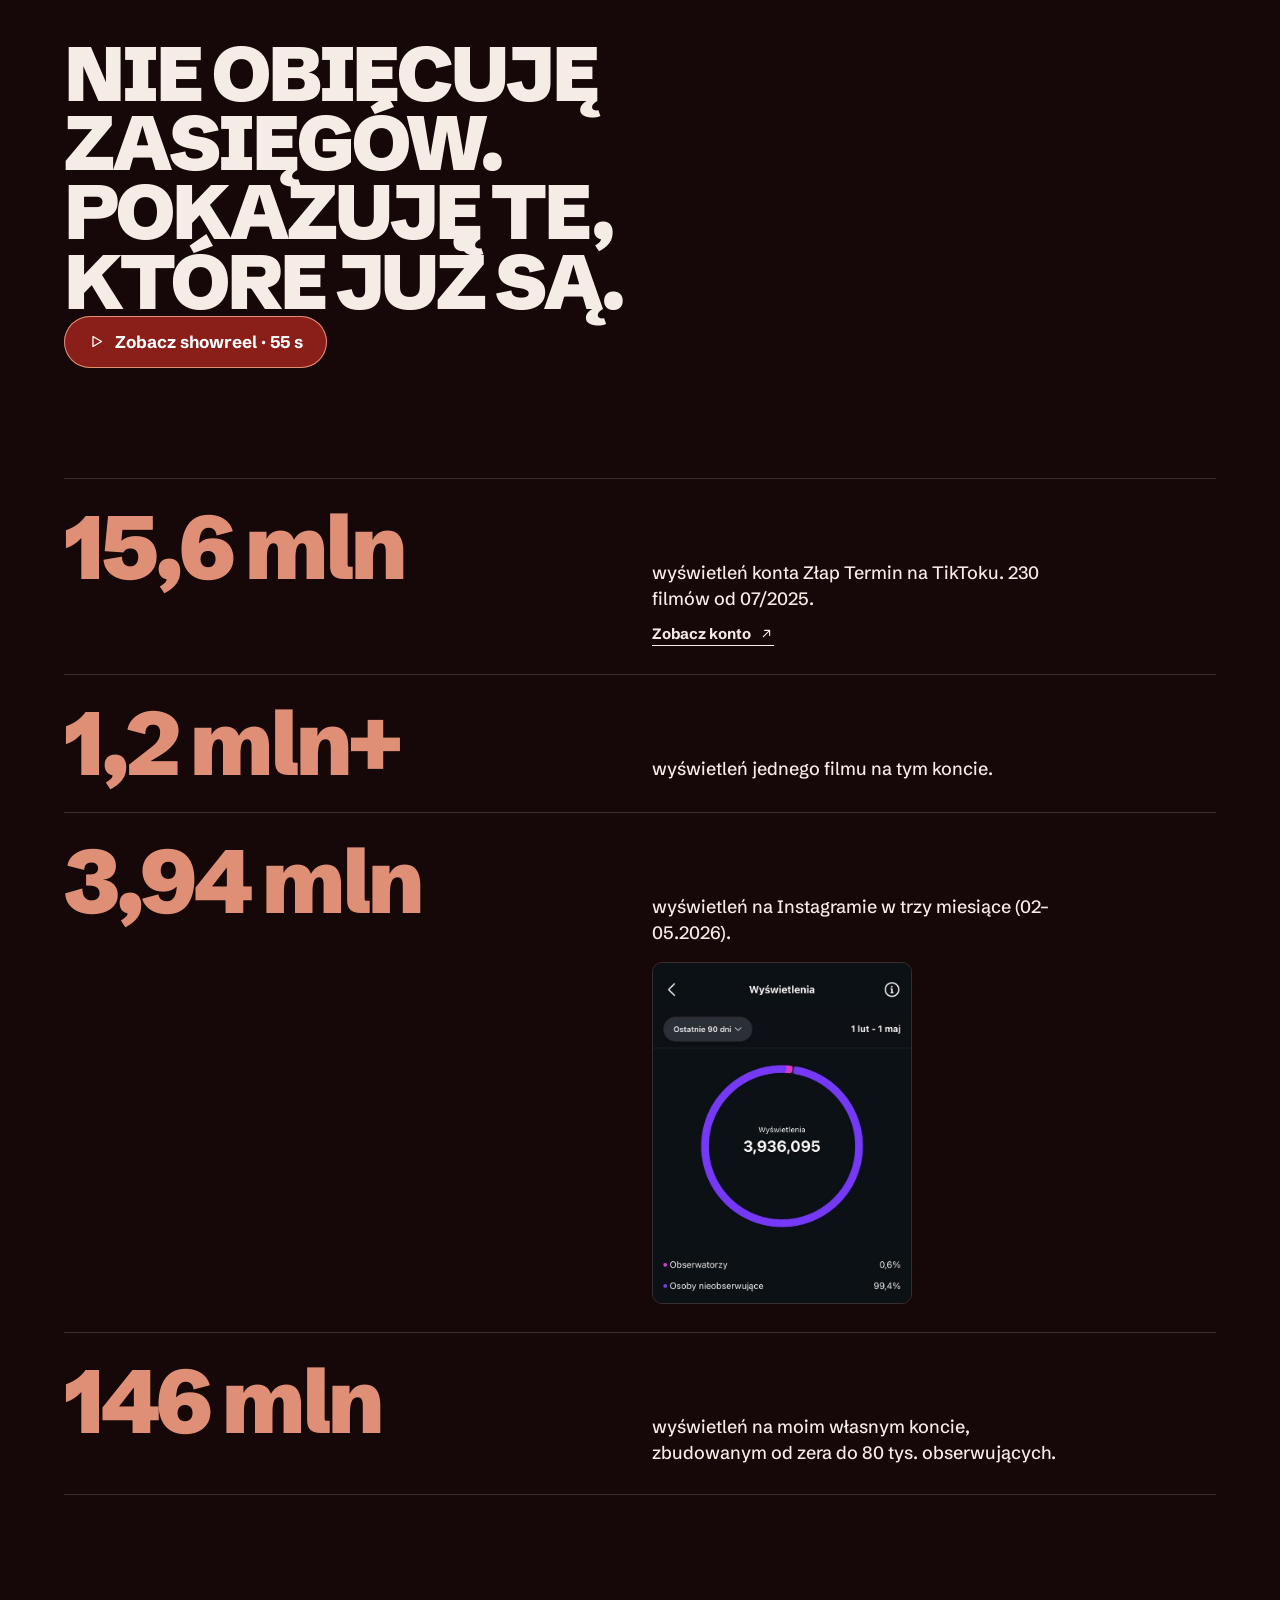
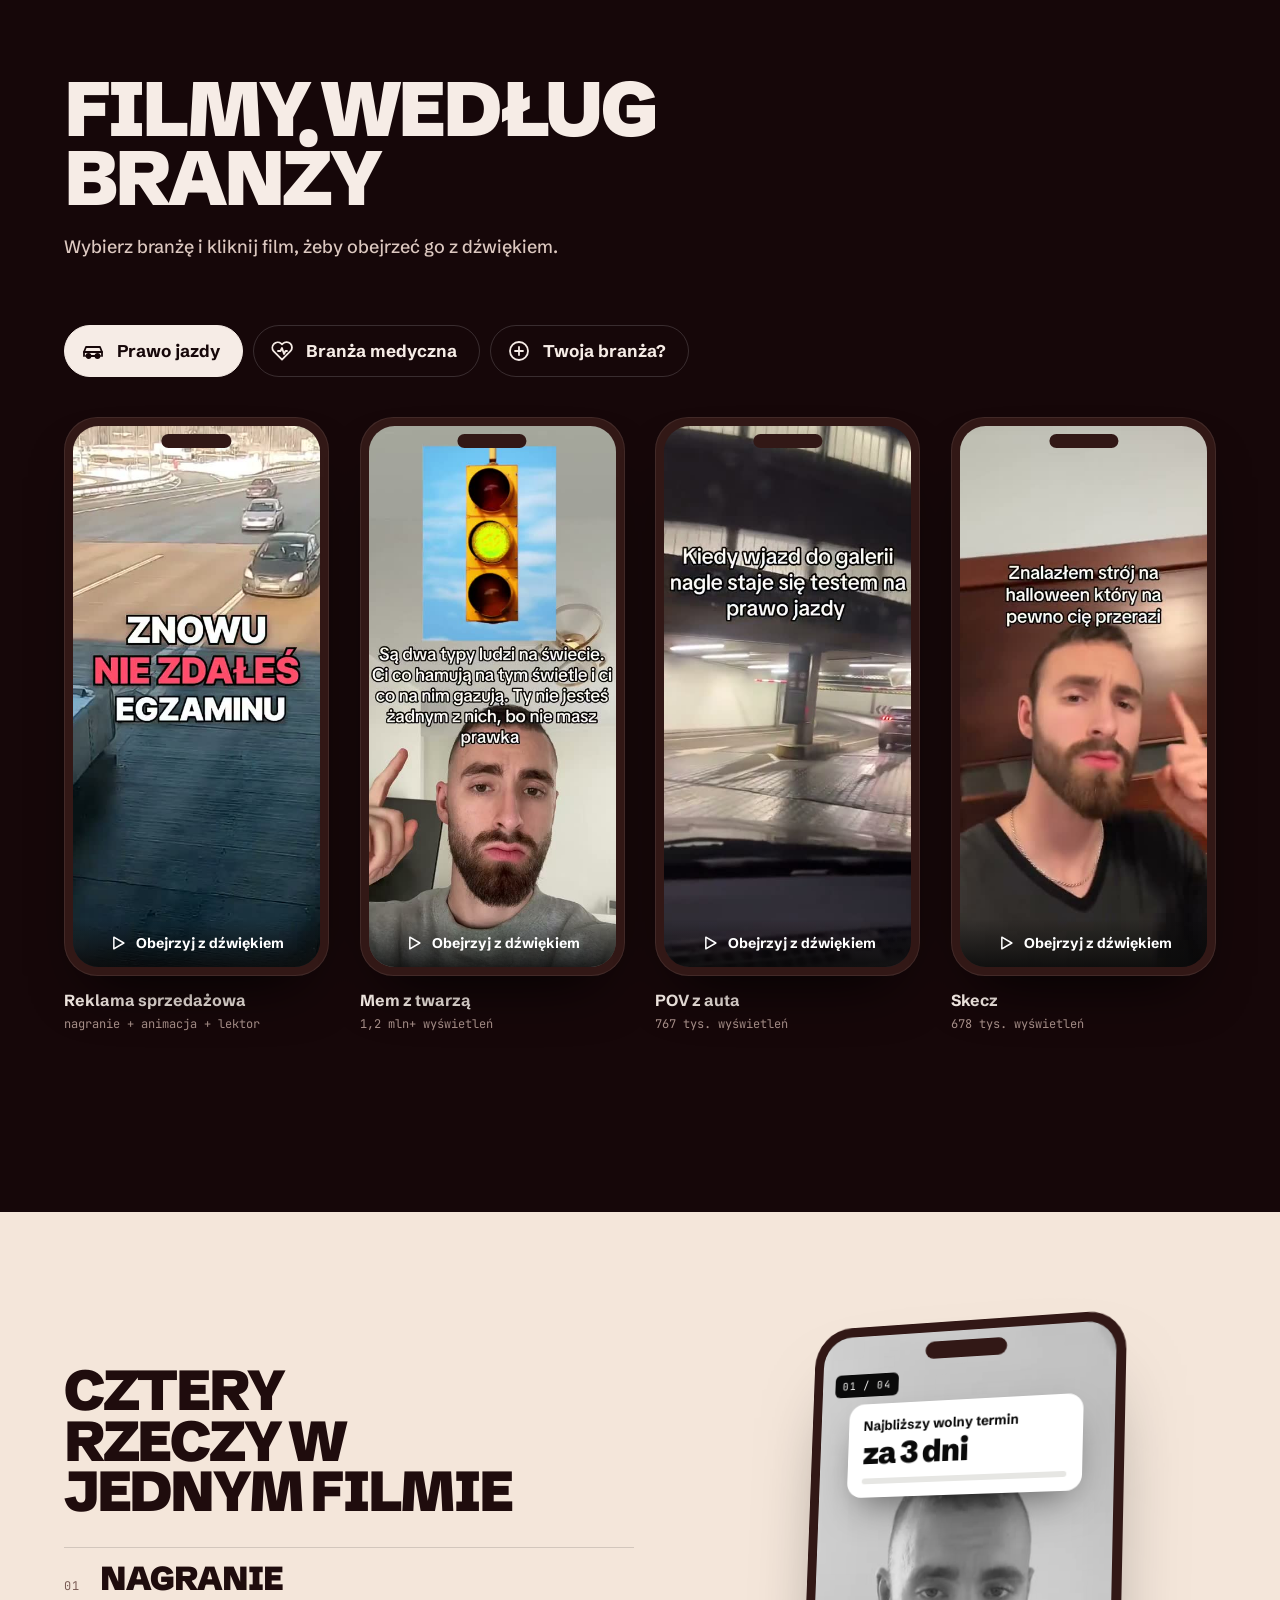
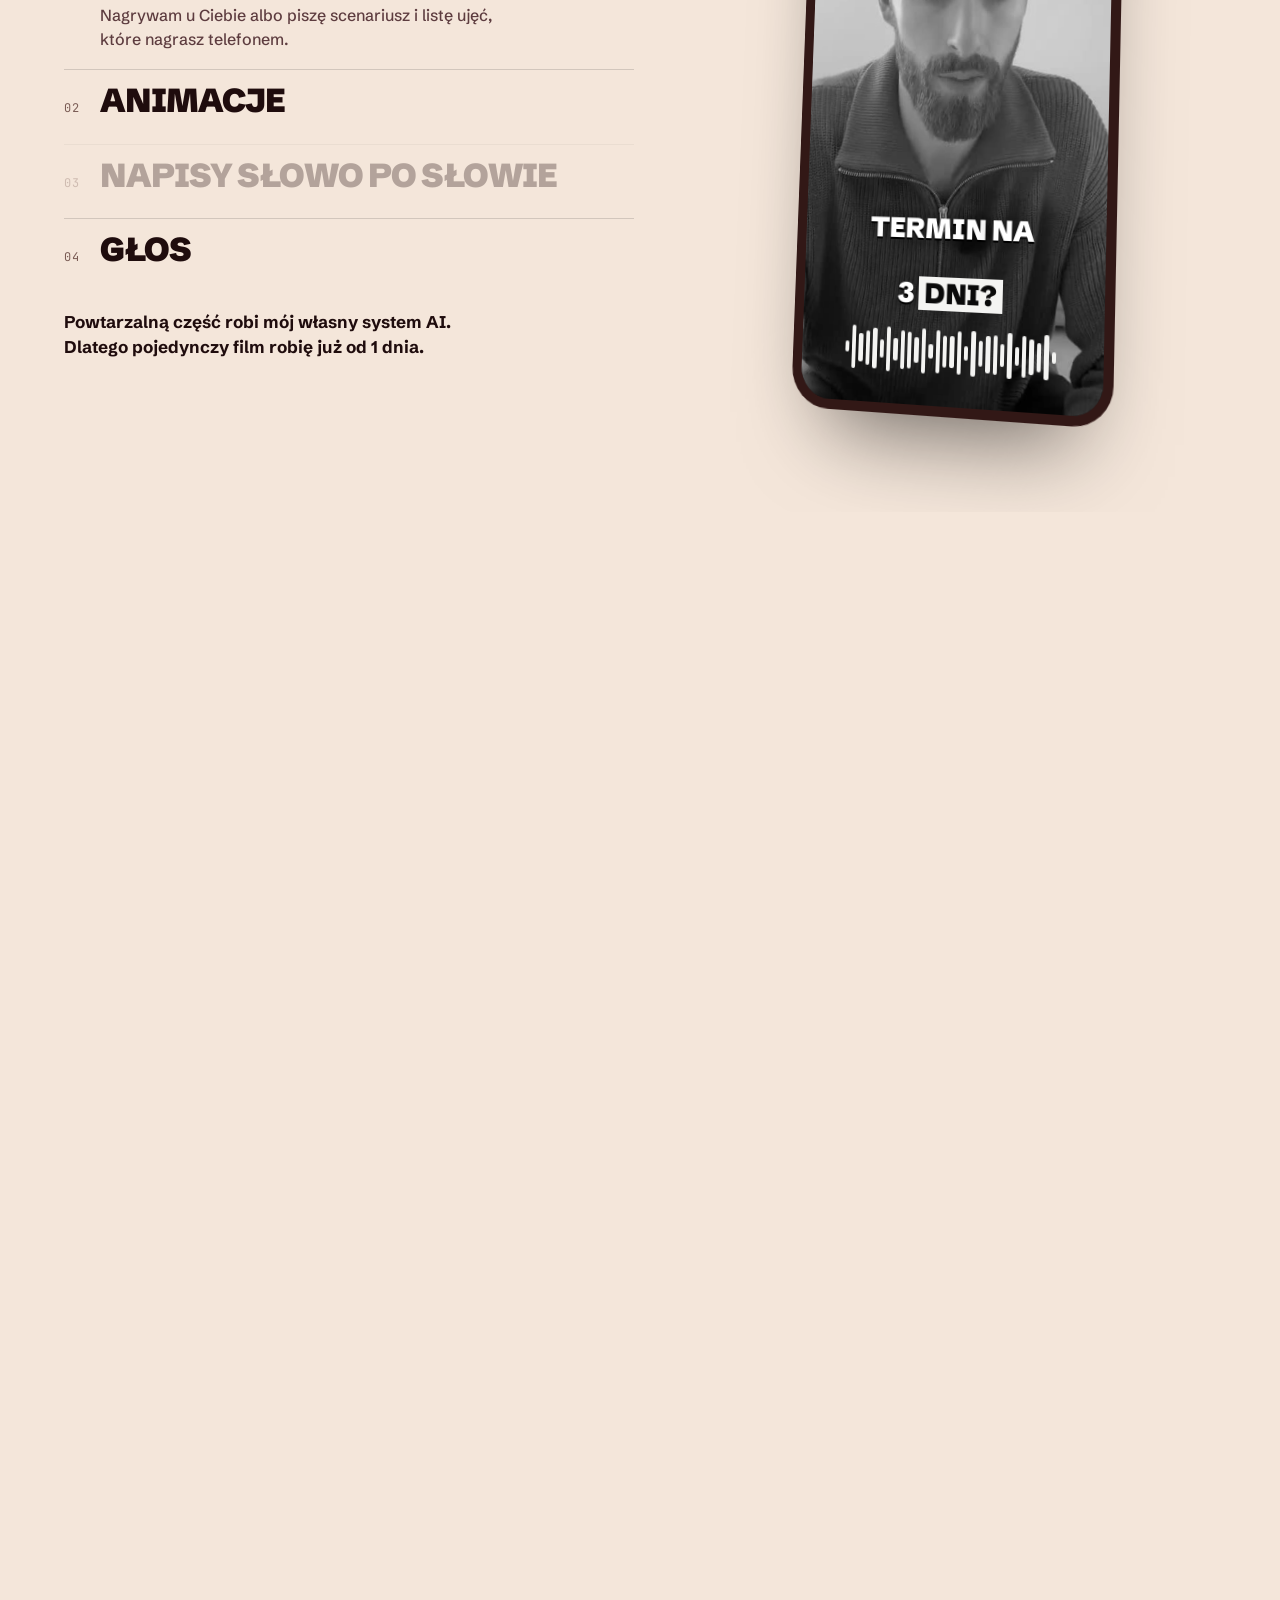
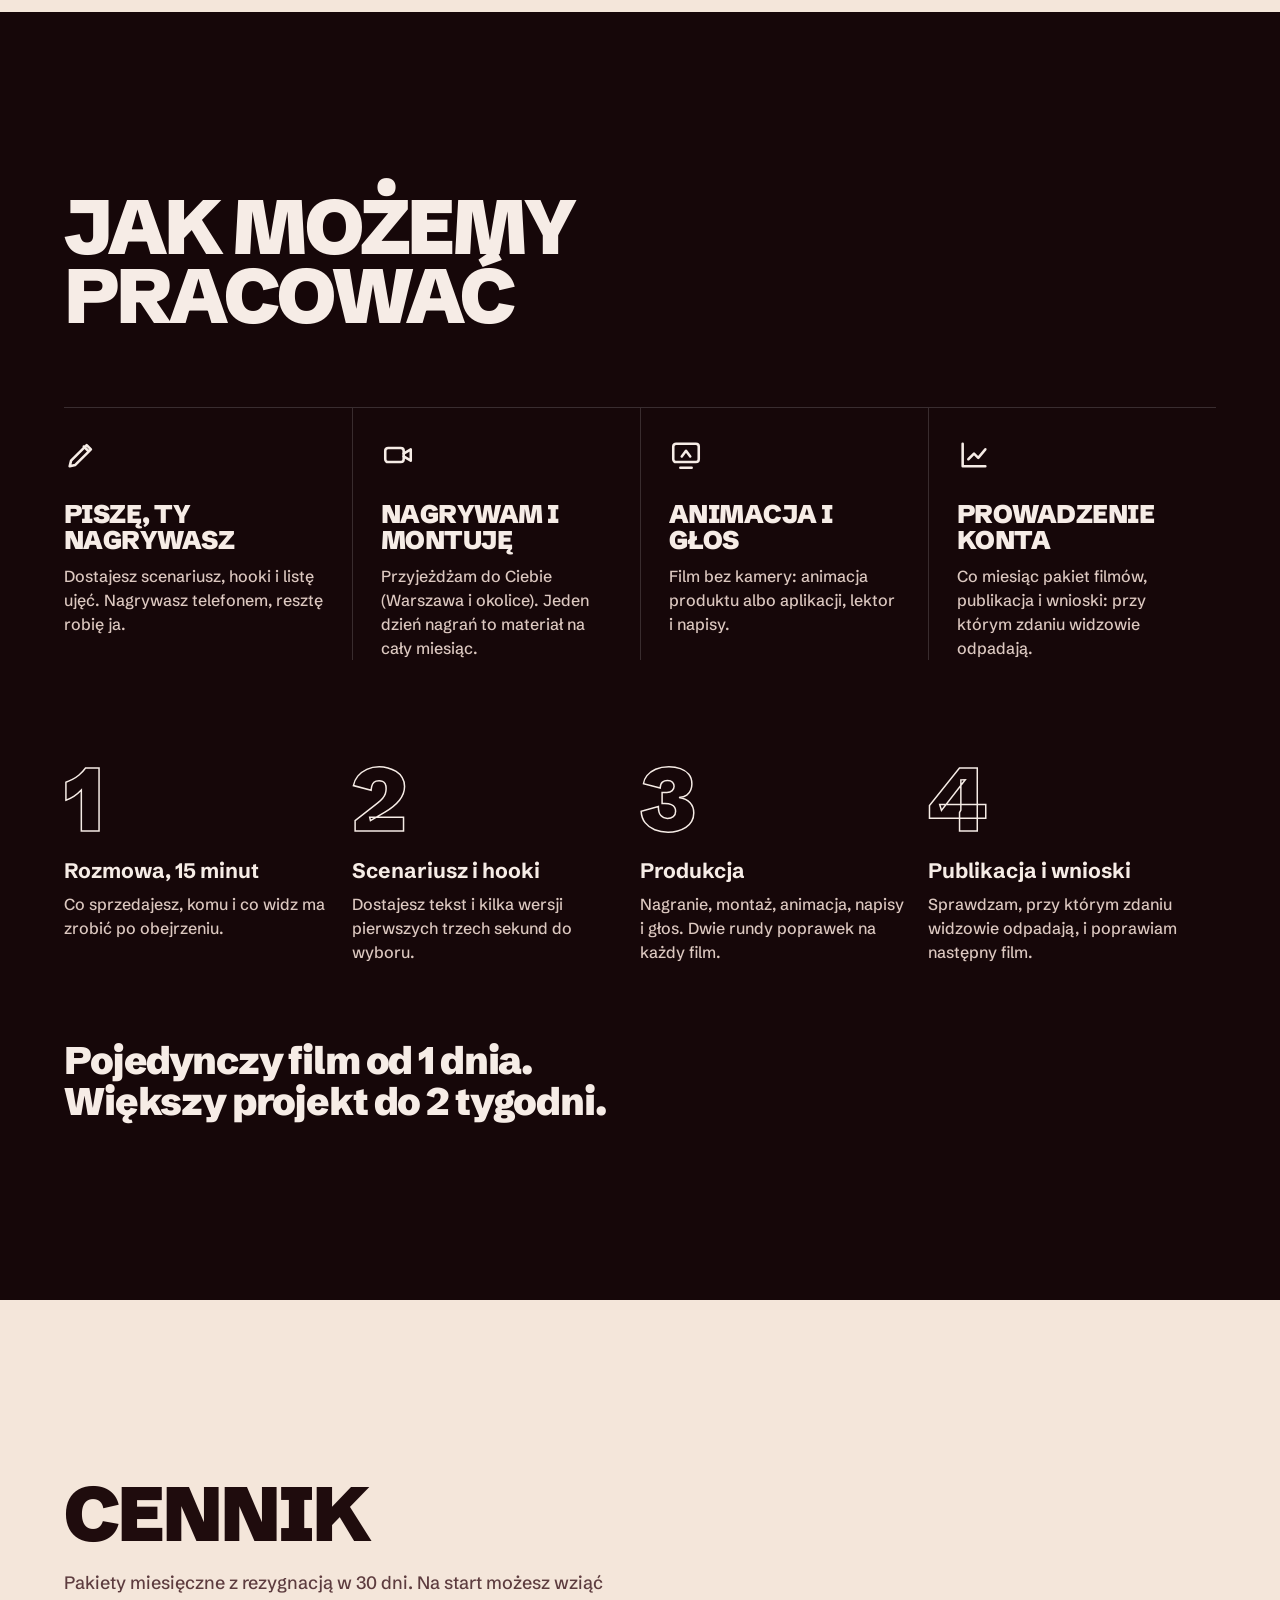
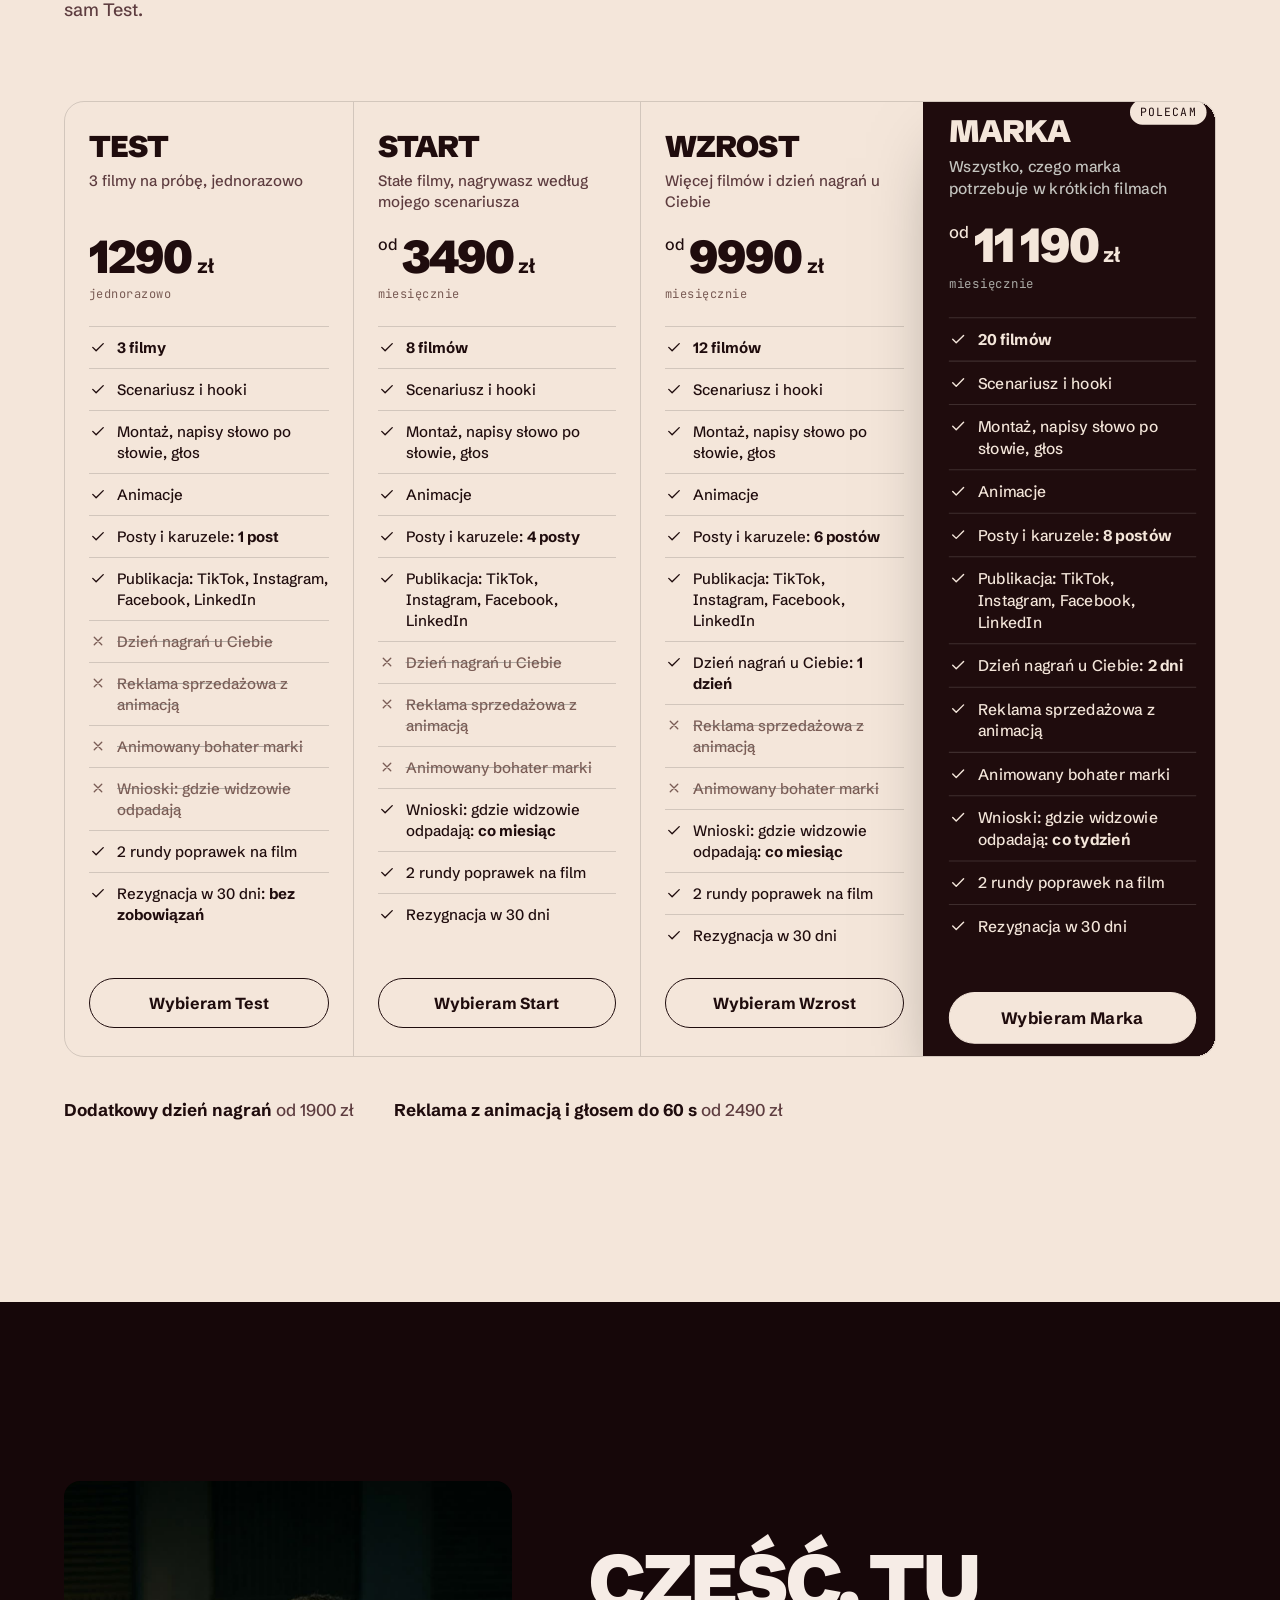
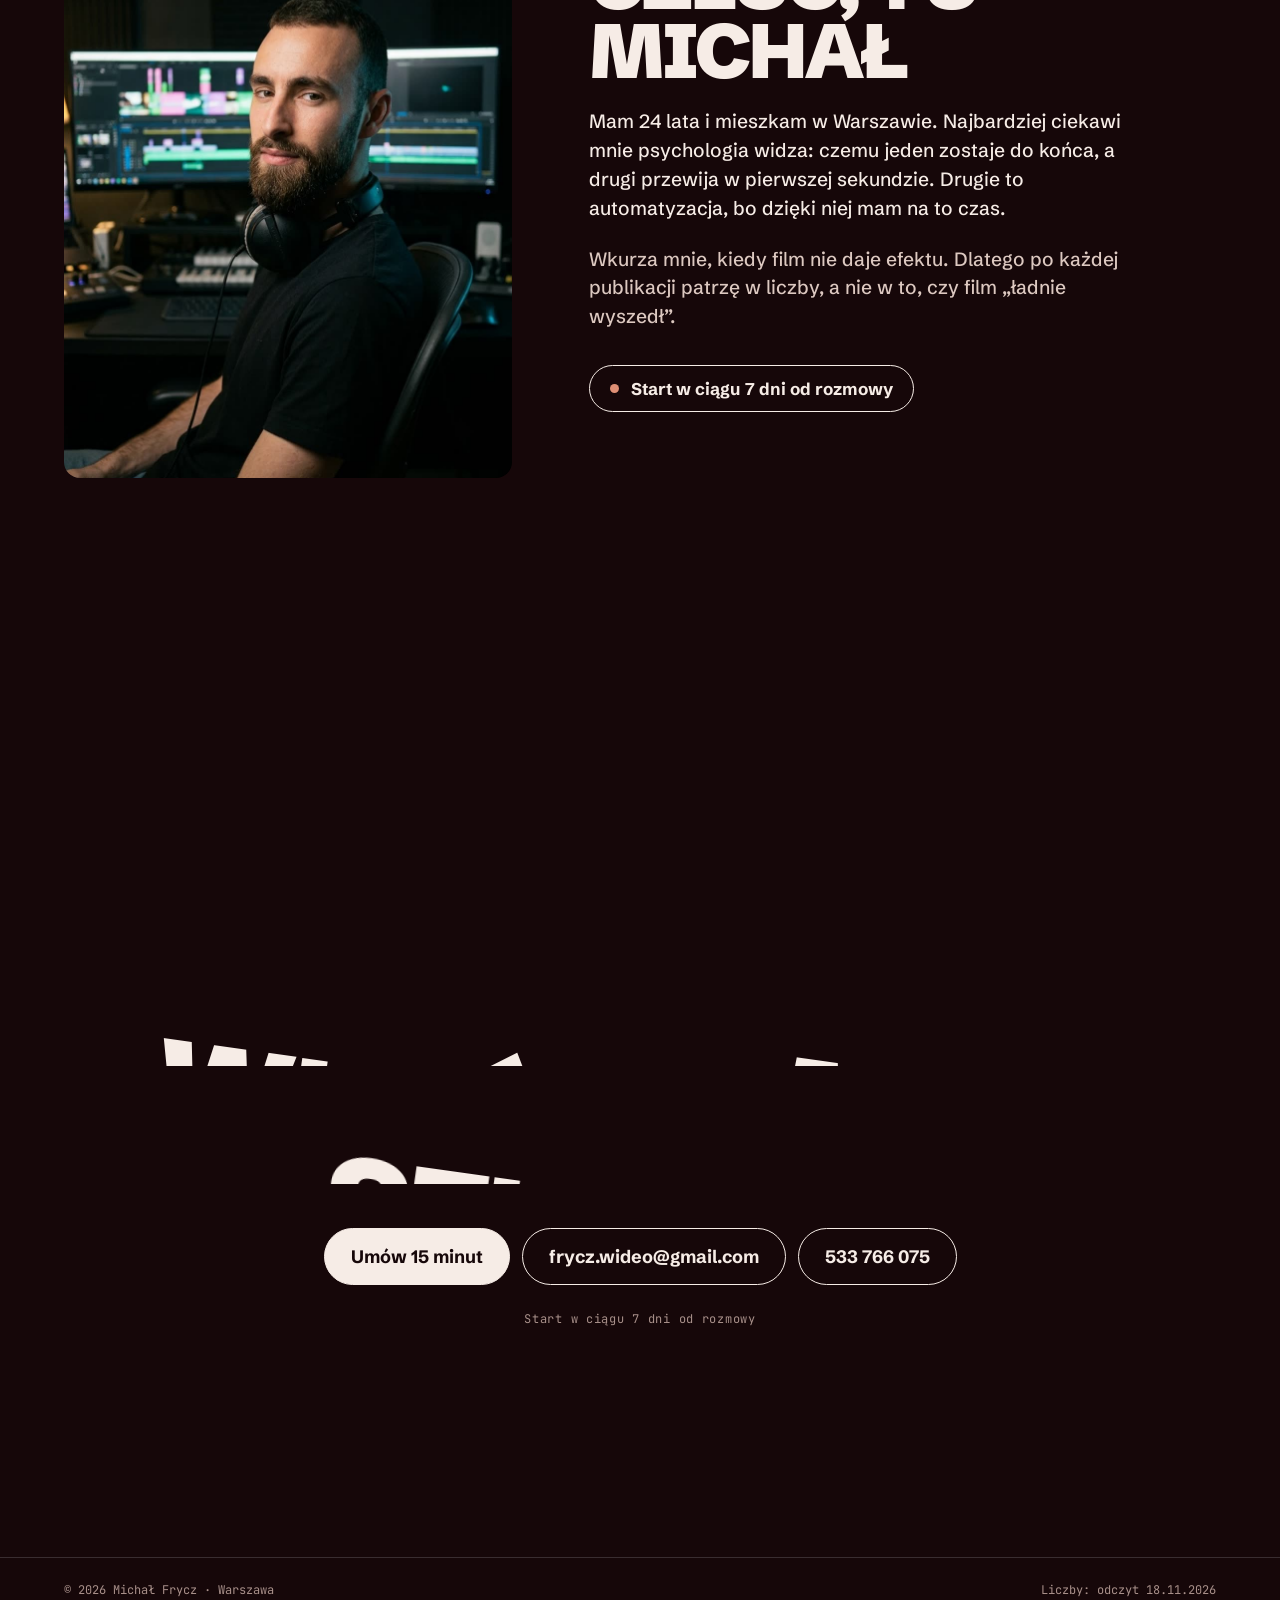
==== commit 6a69712c: "Aktualizacja portfolio Co-Authored-By: Claude Opus 5.5 <noreply@anthropic.com>" ====
--- a/firmy/index.html
+++ b/firmy/index.html
@@ -15,19 +15,20 @@
 <style>
 /* ===== KOLORY: podmiana palety = zmiana tych linijek ===== */
 :root{
-  --tlo:#0b0712;          /* tło strony */
-  --txt:#f2f1f4;          /* tekst główny */
-  --szary:#91899f;        /* etykiety */
-  --txt-2:#c6c2cc;        /* tekst drugiego planu na ciemnym */
-  --jasne:#f0e5e0;        /* tło jasnych sekcji */
-  --jasne-txt:#110e16;    /* tekst na jasnym */
-  --jasne-txt-2:#4c3e38;  /* tekst drugiego planu na jasnym */
-  --jasne-szary:#72615a;  /* etykiety na jasnym */
-  --kafel:#15111d;        /* tło filmu przed załadowaniem */
-  --rama:#1d1627;         /* obudowa telefonu */
-  --akcent:#b66644;       /* akcent (na razie biel; później fiolet/brąz) */
+  --tlo:#160709;          /* tło strony */
+  --txt:#f6ece6;          /* tekst główny */
+  --szary:#a8908a;        /* etykiety */
+  --txt-2:#dcc8c0;        /* tekst drugiego planu na ciemnym */
+  --jasne:#f4e6da;        /* tło jasnych sekcji */
+  --jasne-txt:#1f0c0d;    /* tekst na jasnym */
+  --jasne-txt-2:#5d3c3f;  /* tekst drugiego planu na jasnym */
+  --jasne-szary:#7a5c55;  /* etykiety na jasnym */
+  --kafel:#22100f;        /* tło filmu przed załadowaniem */
+  --rama:#321816;         /* obudowa telefonu */
+  --akcent:#df8f75;       /* akcent (na razie biel; później fiolet/brąz) */
   --linia:rgba(242,241,244,.16);
-  --przycisk:#2b1810;       /* brąz przycisków (wybór Michała 23.11) */
+  --przycisk:#8a1f1a;       /* brąz przycisków (figa – wybór Michała 23.11) */
+  --akcent-jasny:#8a1f1a;  /* liczby i obrys na jasnych sekcjach (7,5:1) */
   --linia-jasna:rgba(10,10,10,.14);
   --font:"Schibsted Grotesk",system-ui,sans-serif;
   --mono:"JetBrains Mono",ui-monospace,monospace;
@@ -322,6 +323,8 @@
 .przycisk{background:var(--przycisk);color:#fff;box-shadow:inset 0 0 0 1px var(--akcent)}
 .jasna .przycisk{background:var(--przycisk);color:#fff;box-shadow:none}
 ::selection{background:var(--akcent);color:var(--tlo)}
+.jasna .liczby b,.jasna .panel-liczb b{color:var(--akcent-jasny)}
+.jasna :focus-visible{outline-color:var(--akcent-jasny)}
 </style>
 </head>
 <body data-ceny="tak">
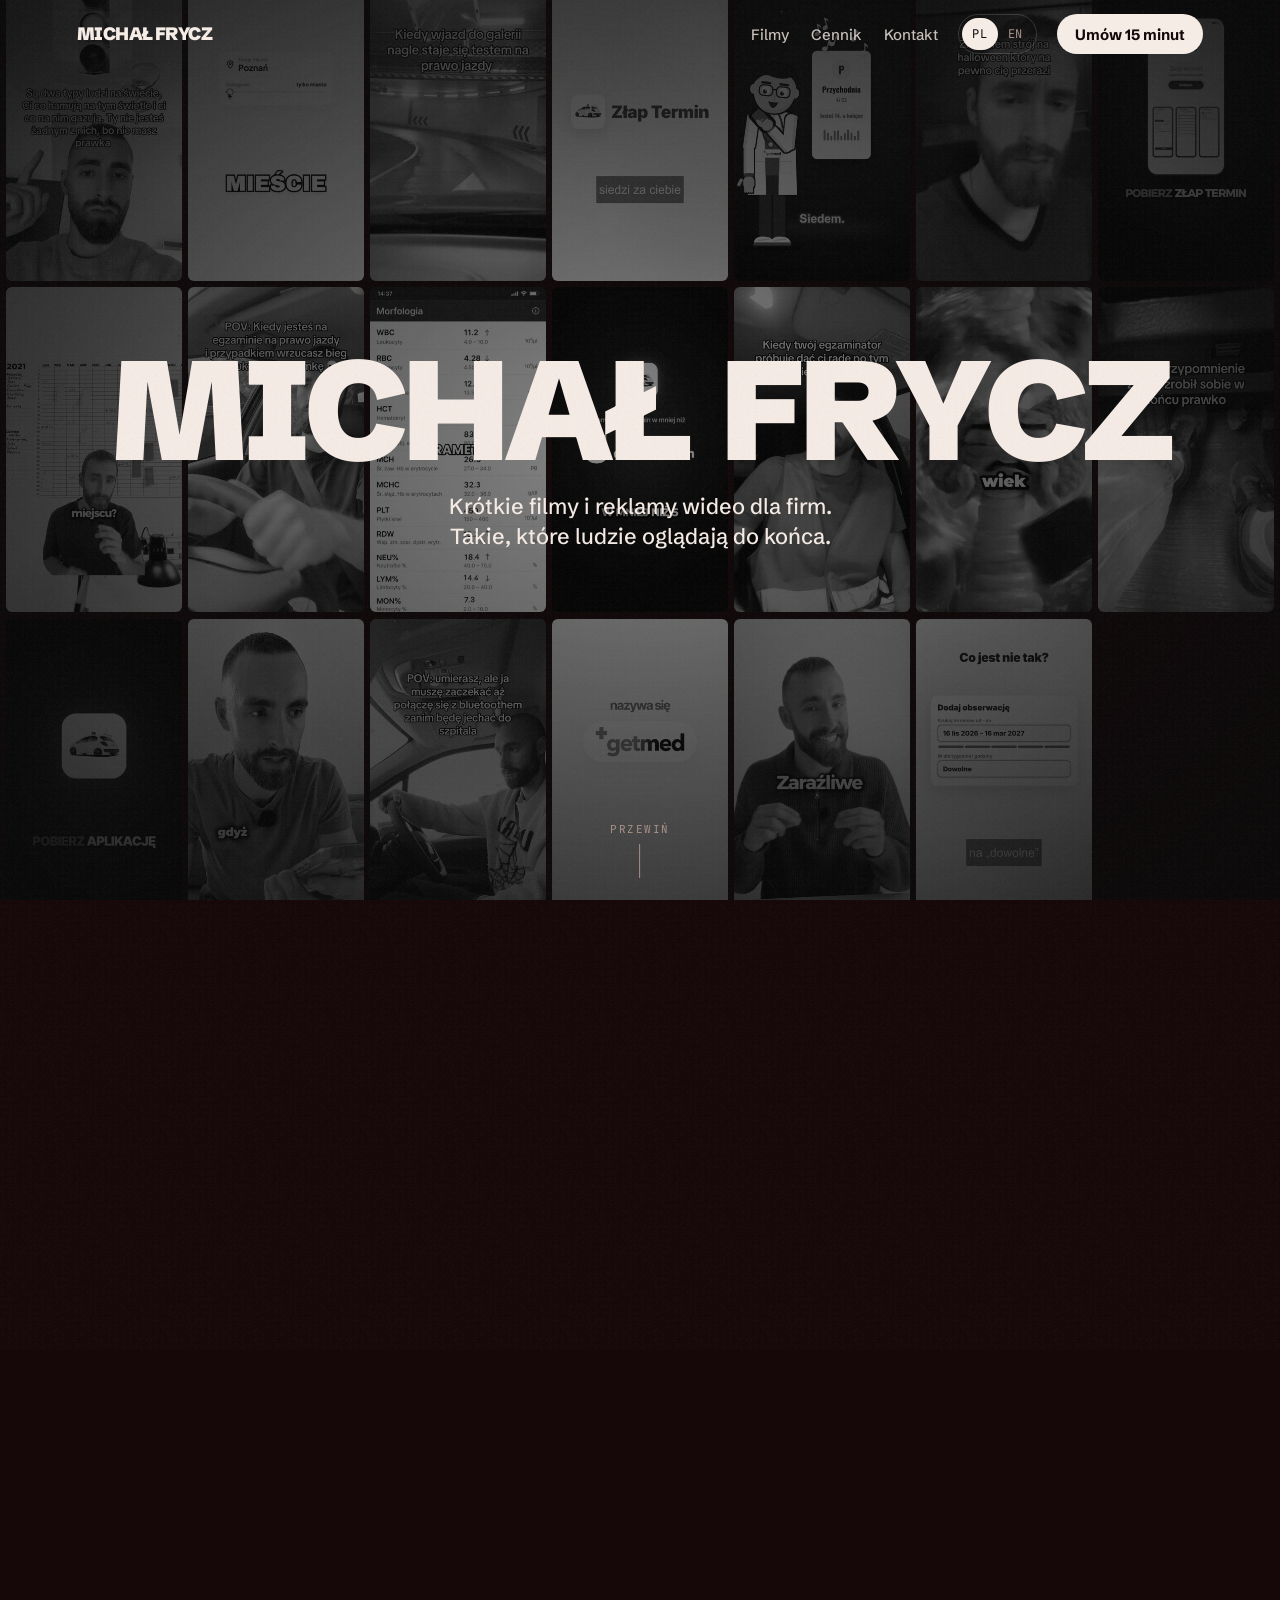
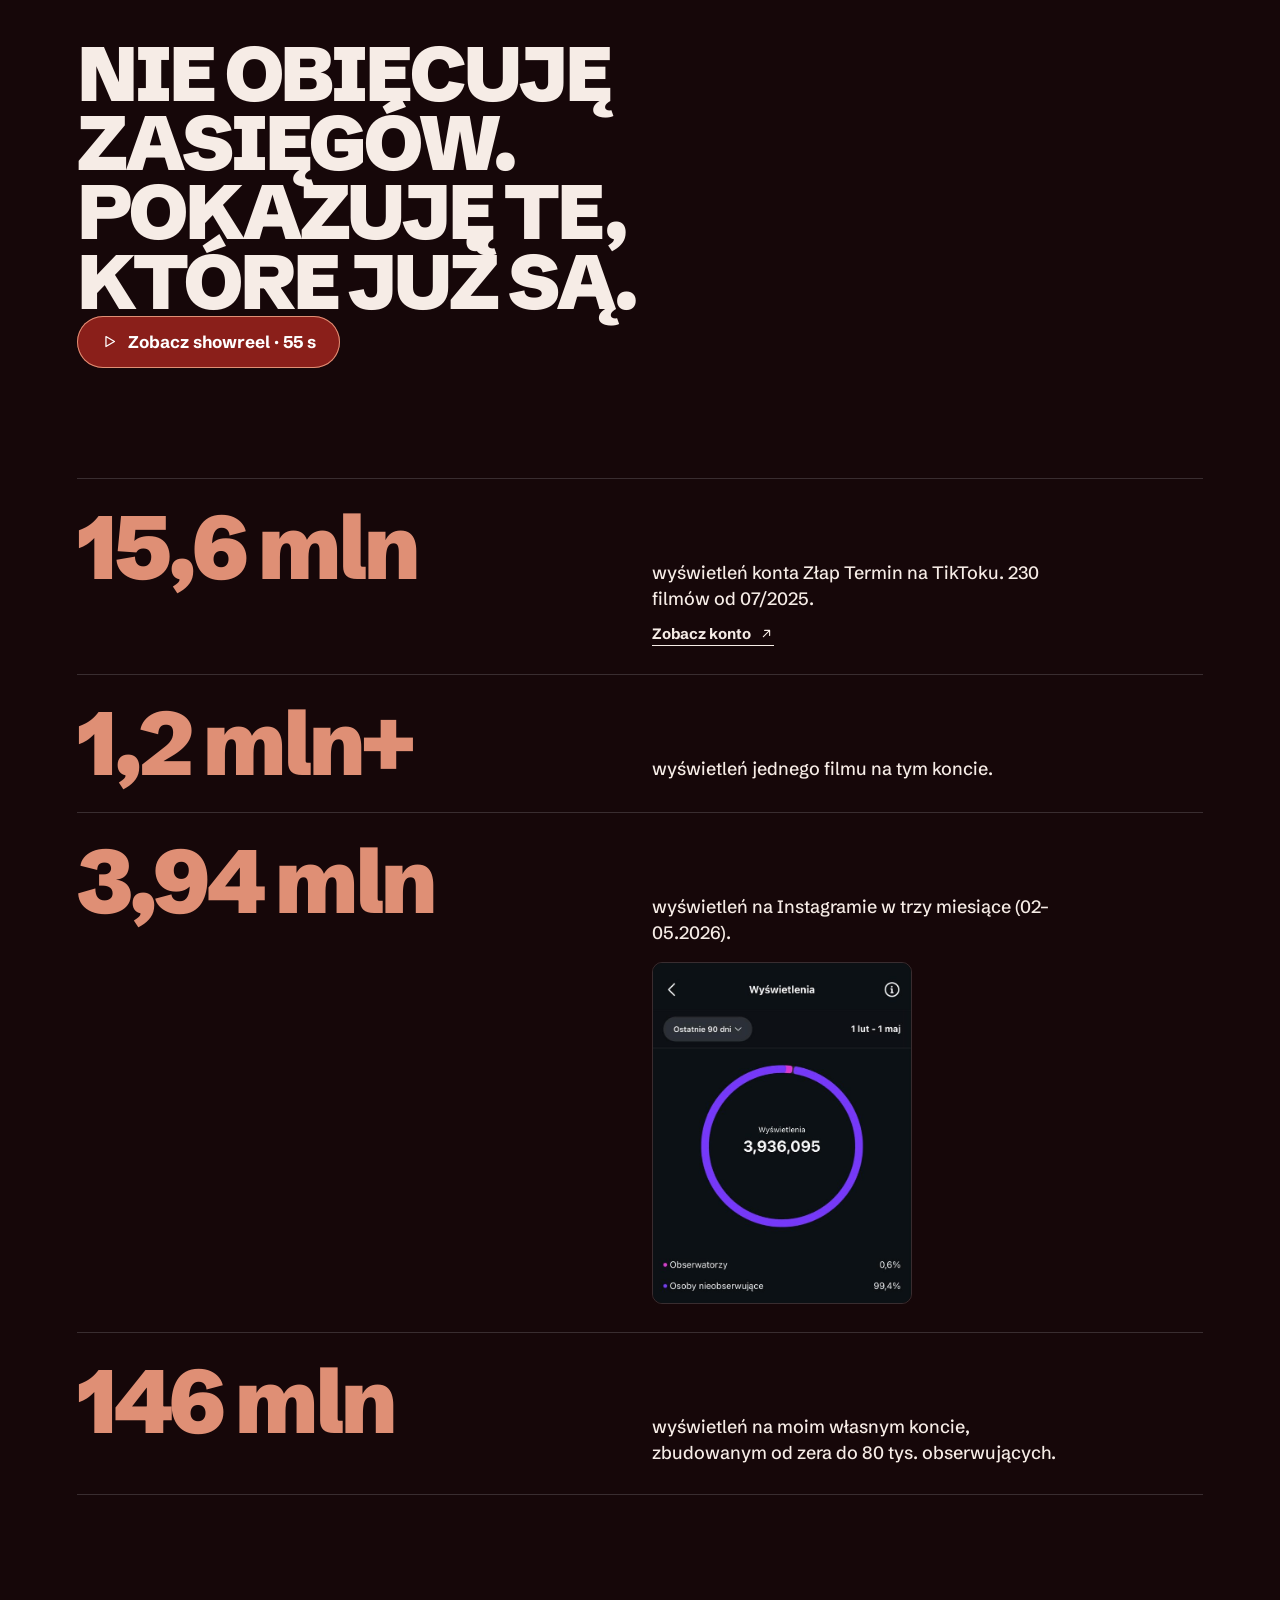
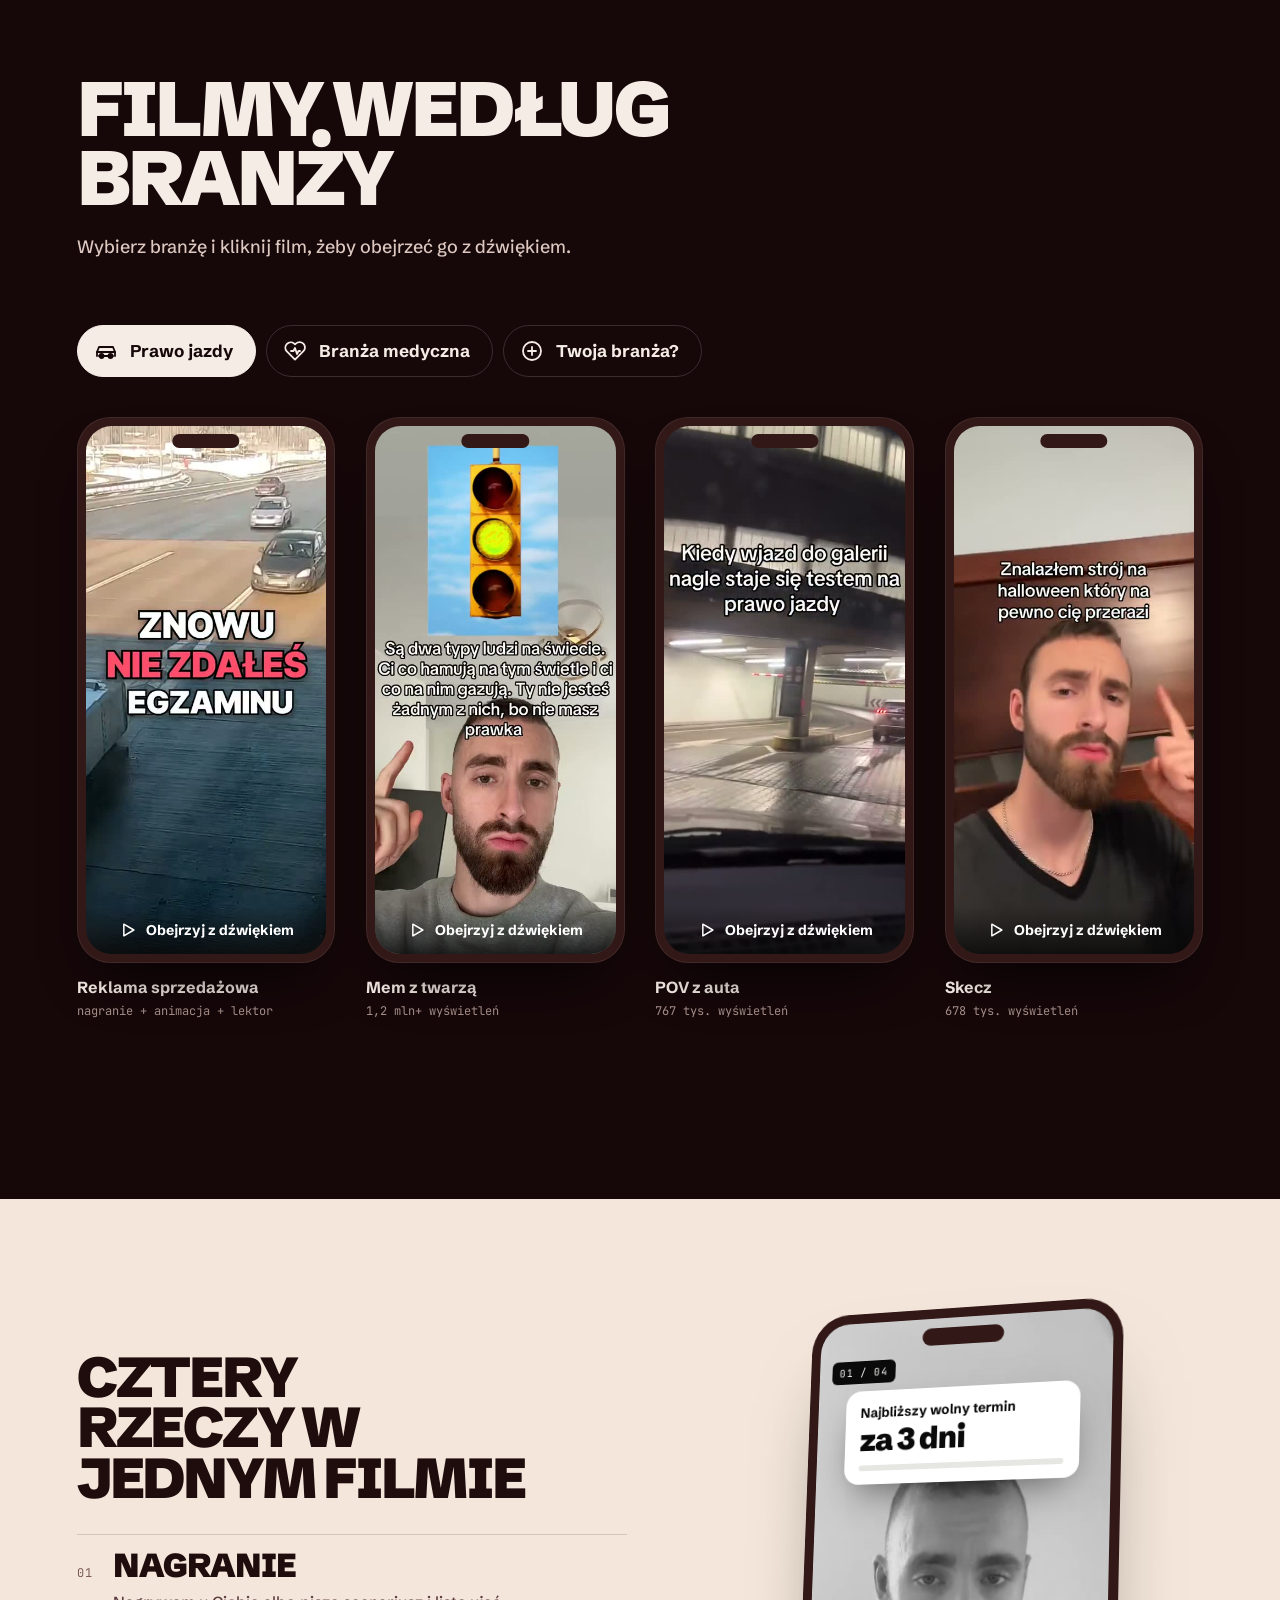
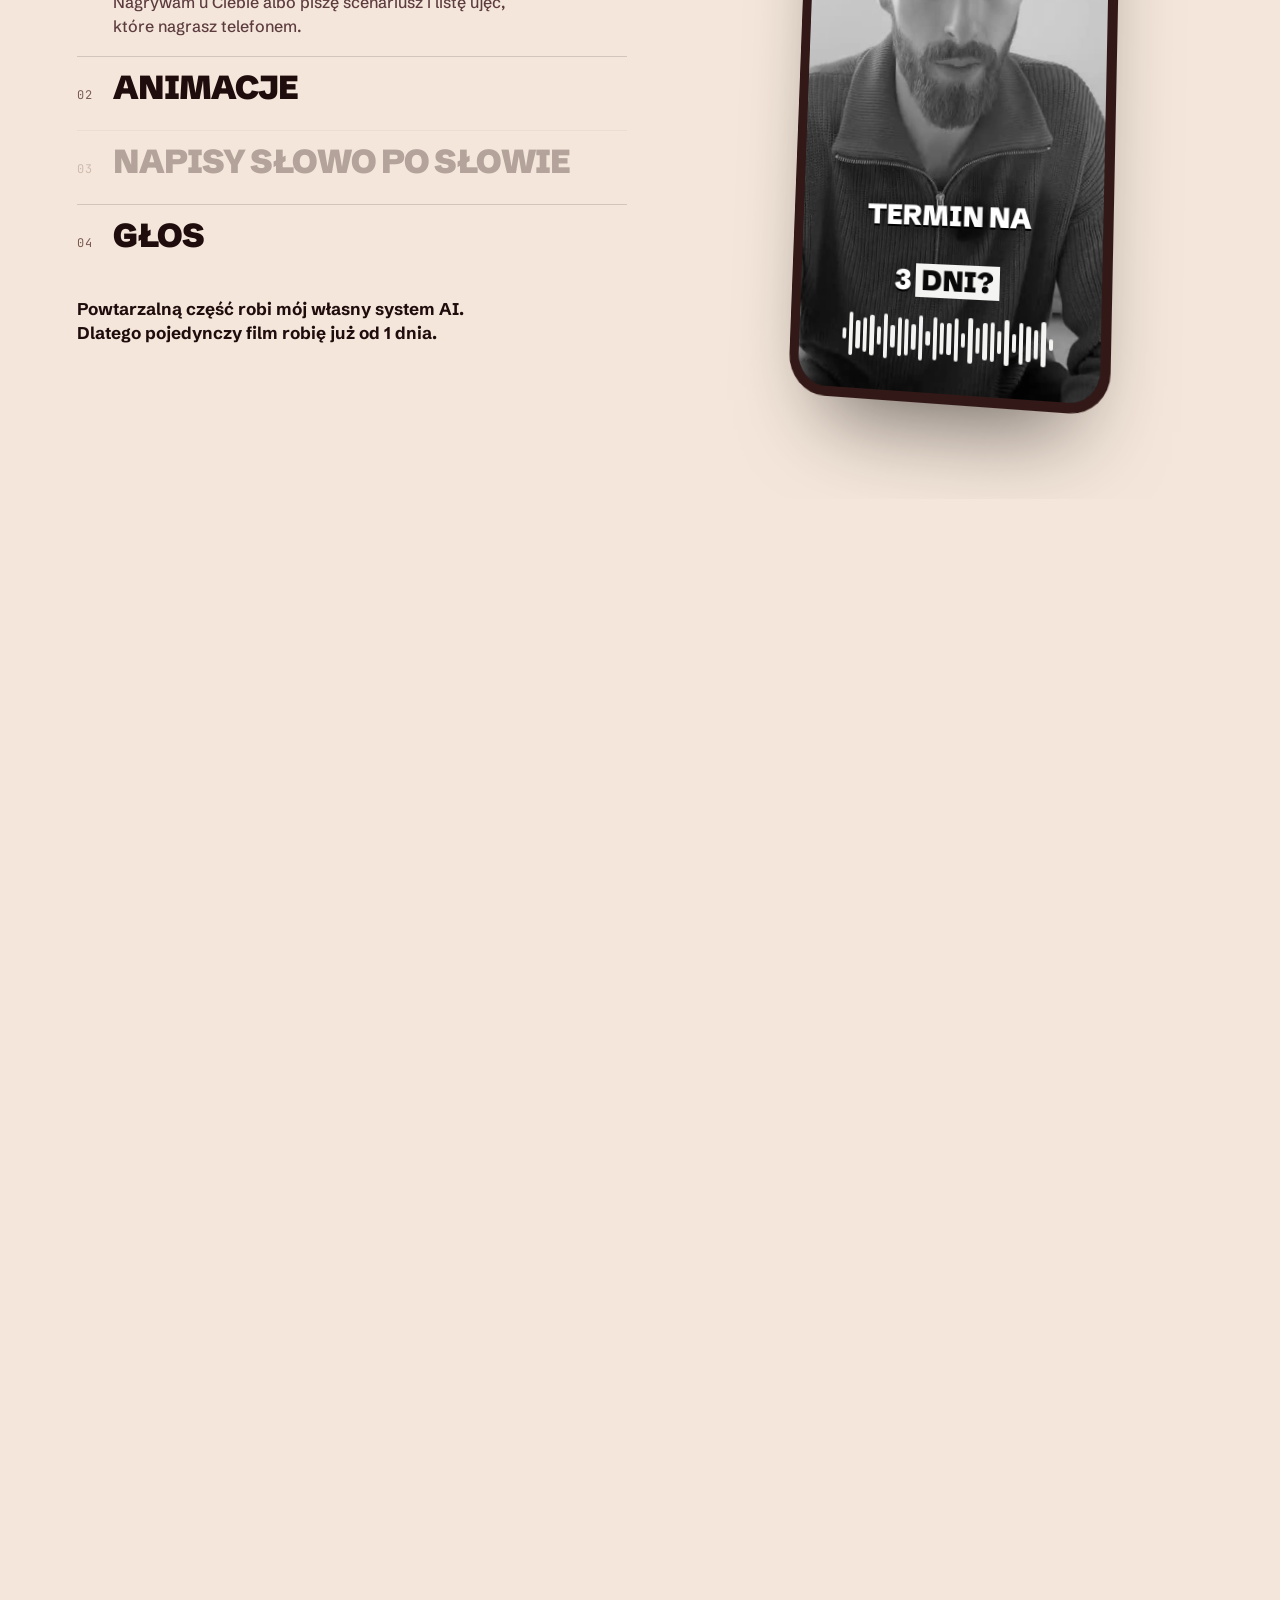
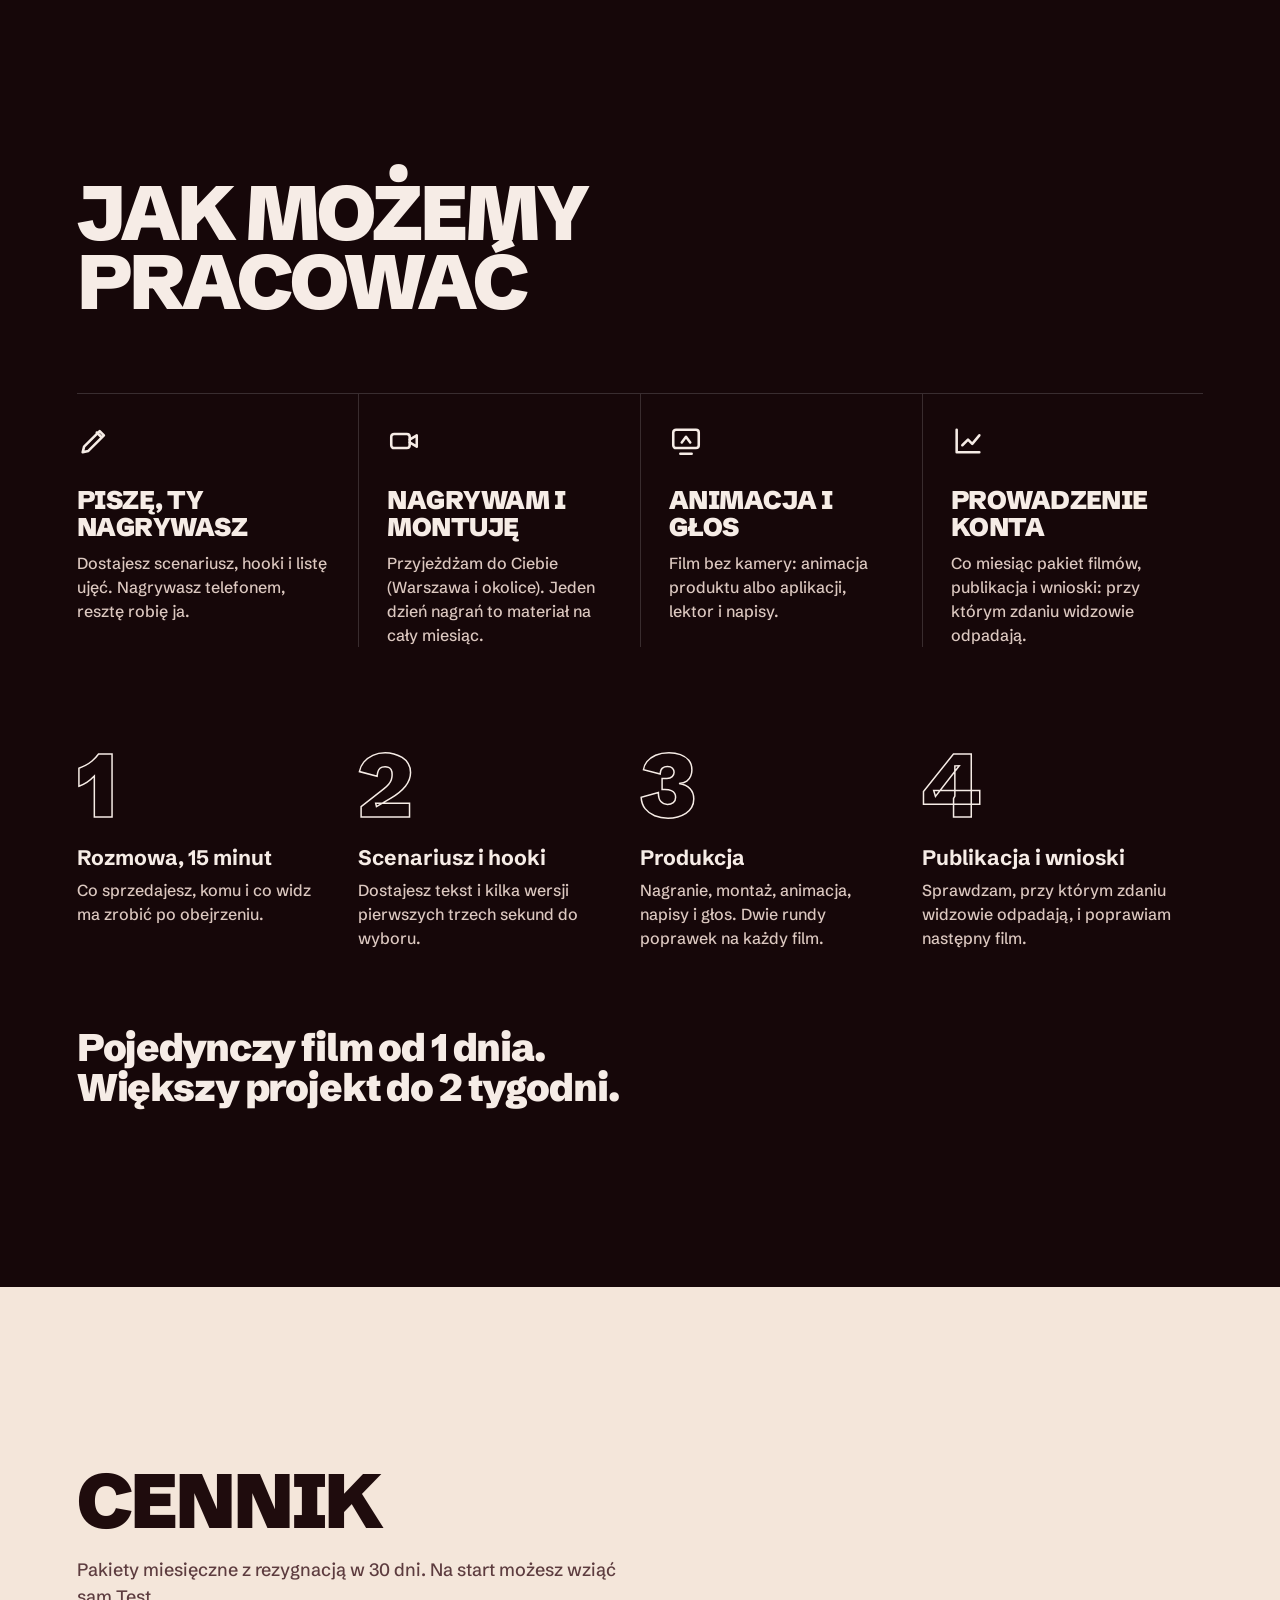
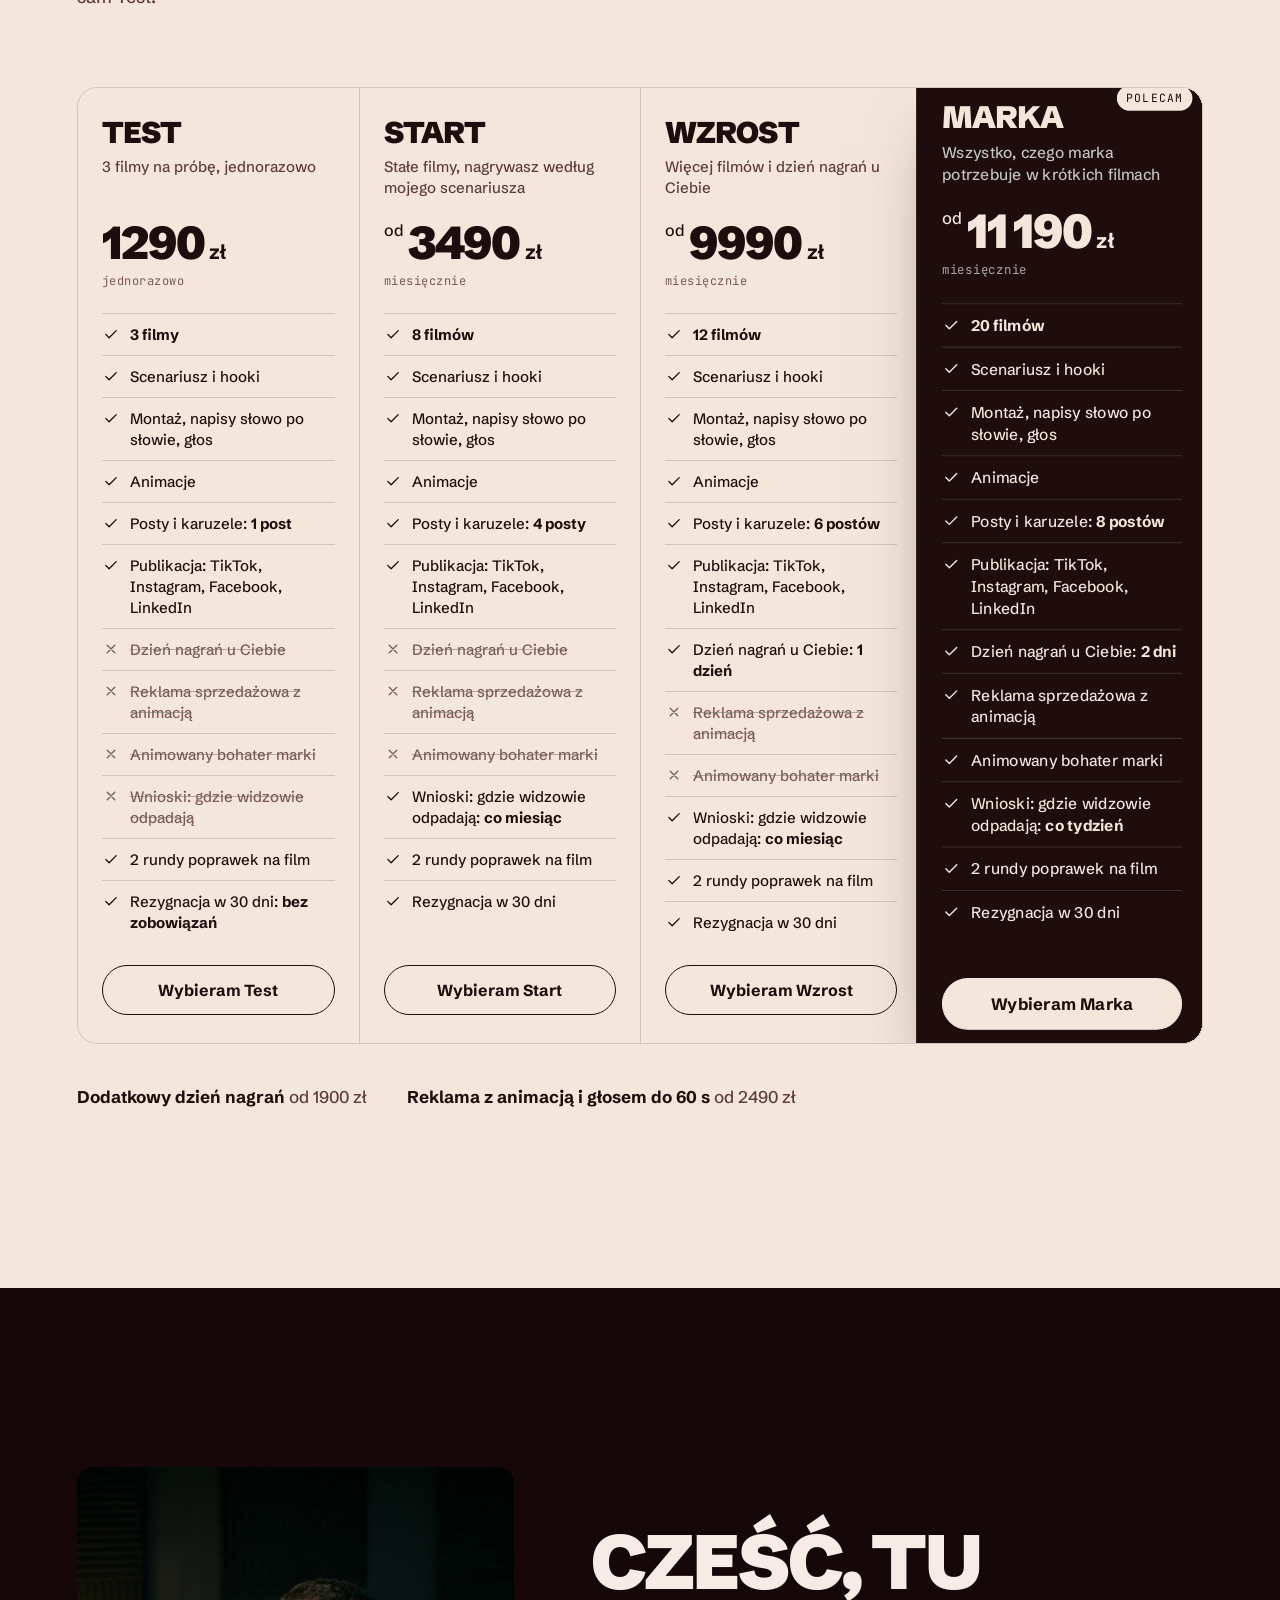
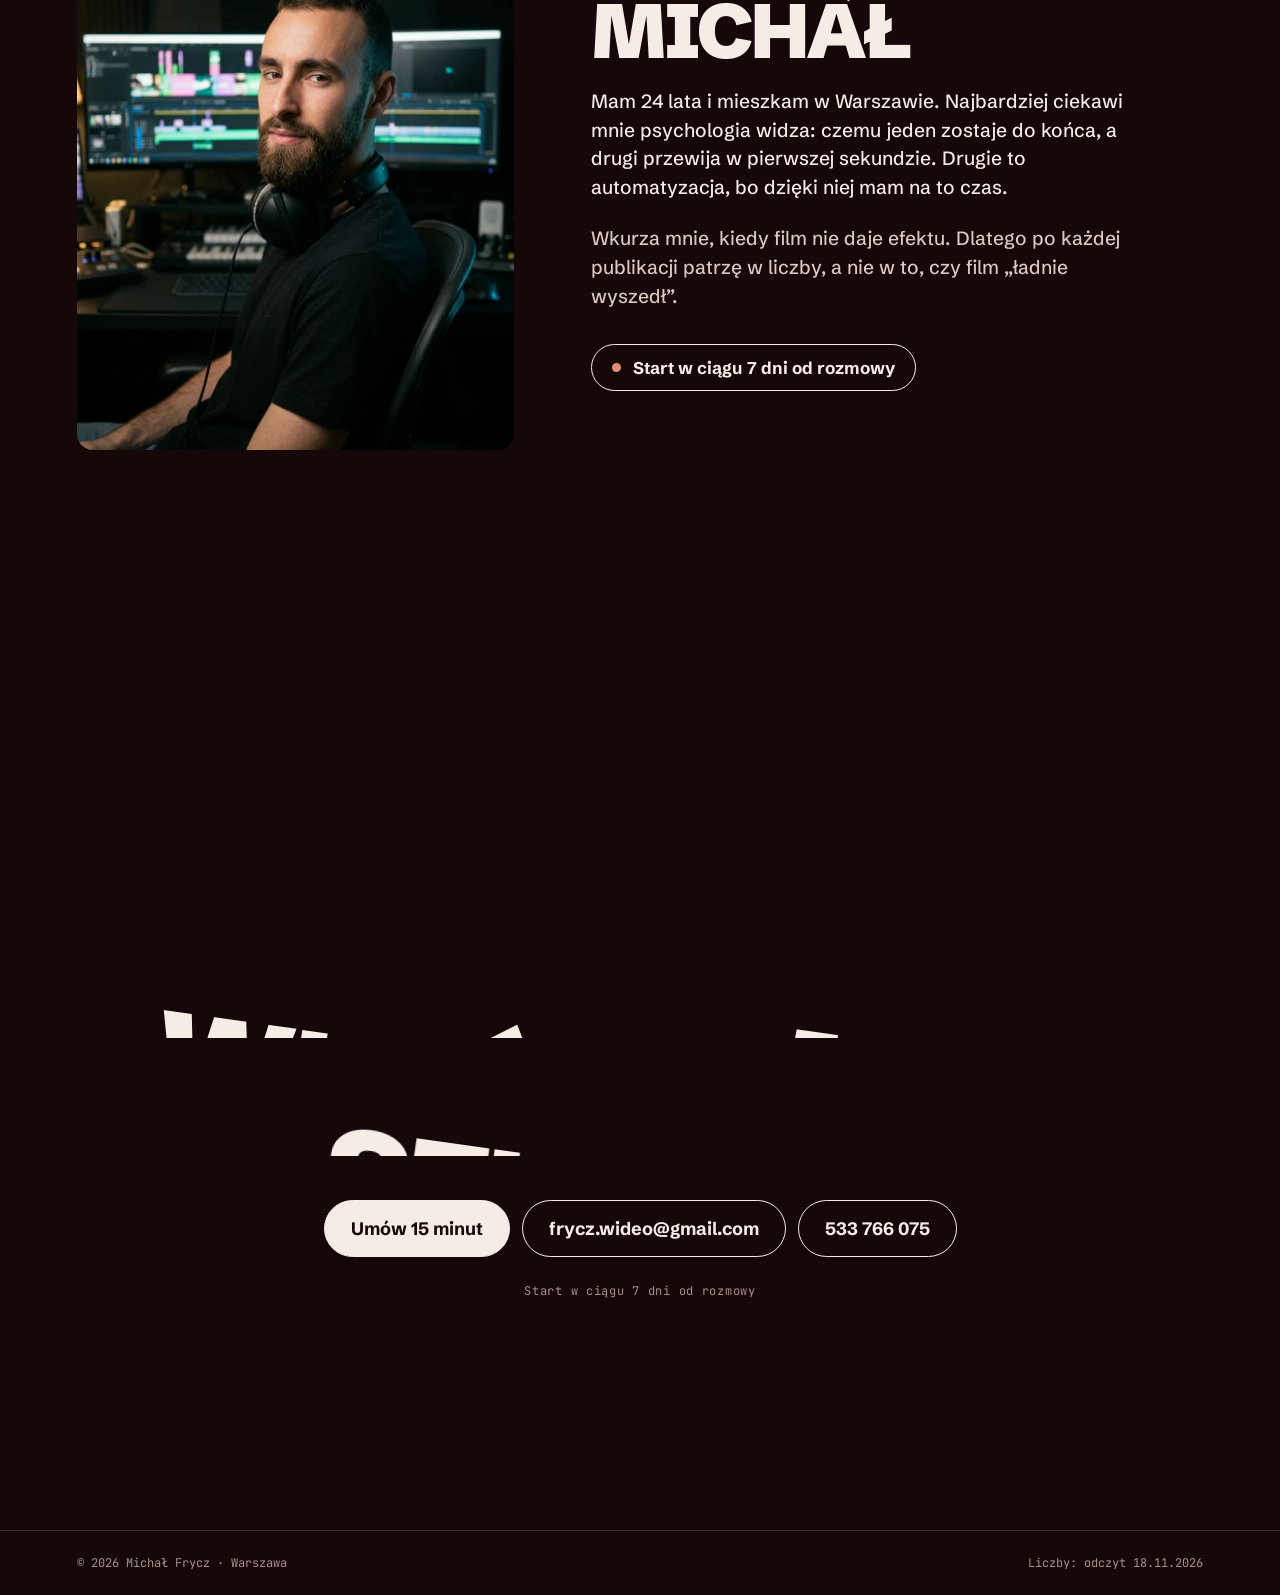
==== commit 9ab28838: "Aktualizacja portfolio Co-Authored-By: Claude Opus 5.5 <noreply@anthropic.com>" ====
--- a/firmy/index.html
+++ b/firmy/index.html
@@ -2,7 +2,6 @@
 <html lang="pl">
 <head>
 <meta charset="utf-8">
-<meta name="robots" content="noindex, nofollow">
 <meta name="viewport" content="width=device-width, initial-scale=1">
 <title>Michał Frycz – krótkie filmy i reklamy wideo dla firm</title>
 <meta name="description" content="Krótkie filmy i reklamy wideo dla firm: scenariusz, nagranie, animacje, napisy i głos. Konto, które prowadzę: 15,6 mln wyświetleń na TikToku.">
@@ -32,7 +31,7 @@
   --linia-jasna:rgba(10,10,10,.14);
   --font:"Schibsted Grotesk",system-ui,sans-serif;
   --mono:"JetBrains Mono",ui-monospace,monospace;
-  --margines:clamp(16px,5vw,72px);
+  --margines:clamp(24px,6vw,96px);
   --wyj:cubic-bezier(.16,1,.3,1);
 }
 *{box-sizing:border-box;margin:0;padding:0}
@@ -69,7 +68,7 @@
 .kafel{position:relative;border-radius:6px;overflow:hidden;background:var(--kafel);will-change:transform,opacity}
 .kafel video{width:100%;height:100%;object-fit:cover;filter:grayscale(1) contrast(1.05) brightness(.8)}
 .zaslona{position:absolute;inset:0;background:radial-gradient(ellipse at center,rgba(10,10,10,.35),rgba(10,10,10,.9));pointer-events:none}
-.tytul{position:absolute;inset:0;display:flex;flex-direction:column;justify-content:center;align-items:center;text-align:center;pointer-events:none;padding:0 16px}
+.tytul{position:absolute;inset:0;display:flex;flex-direction:column;justify-content:center;align-items:center;text-align:center;pointer-events:none;padding:0 var(--margines)}
 .tytul h1{font:900 clamp(52px,11vw,176px)/.86 var(--font);letter-spacing:-.045em;text-transform:uppercase;white-space:nowrap}
 .tytul h1 span{display:inline-block;will-change:transform}
 .tytul h1 .spacja{width:.24em}
@@ -231,7 +230,7 @@
 @keyframes puls{0%{box-shadow:0 0 0 0 rgba(244,244,242,.6)}100%{box-shadow:0 0 0 12px rgba(244,244,242,0)}}
 
 /* ===== KONIEC ===== */
-.koniec{min-height:100vh;display:grid;place-items:center;text-align:center;padding:120px 16px 60px}
+.koniec{min-height:100vh;display:grid;place-items:center;text-align:center;padding:120px var(--margines) 60px}
 .koniec h2{font:900 clamp(56px,10vw,170px)/.86 var(--font);letter-spacing:-.045em;text-transform:uppercase}
 .koniec h2 .wiersz-k{display:block;overflow:hidden;padding-bottom:.06em}
 .koniec h2 .wiersz-k > span{display:inline-block;transform:translateY(110%) rotate(8deg);transition:transform .9s var(--wyj)}
@@ -255,7 +254,7 @@
 }
 @media (max-width:820px){
   body{font-size:17px}
-  .gora{gap:10px;padding:12px 16px}
+  .gora{gap:10px;padding:12px var(--margines)}
   .gora nav{display:none}
   .gora .znak{font-size:16px}
   .gora .umow{font-size:14px;padding:9px 13px}
@@ -263,7 +262,7 @@
   .tytul h1{white-space:normal;font-size:clamp(56px,17vw,120px)}
   .tytul h1 .spacja{display:block;height:0;width:auto}
   .kadr{height:min(66vh,620px)}
-  .panel-liczb{top:auto;bottom:max(32px,5vh);left:16px;right:16px;width:auto;transform:none}
+  .panel-liczb{top:auto;bottom:max(32px,5vh);left:var(--margines);right:var(--margines);width:auto;transform:none}
   .panel-liczb .wiersz:not(:first-of-type){display:none}
   .panel-liczb b{font-size:50px}
   .panel-liczb span{font-size:14px}
@@ -496,7 +495,7 @@
 
 <script>
 /* ===== USTAWIENIA ===== */
-const CALENDLY = 'https://calendly.com/mfryczu/rozmowa-15-minut';          // link do Calendly; puste = mail z tematem
+const CALENDLY = 'https://calendly.com/frycz-wideo/rozmowa-15-minut';          // link do Calendly; puste = mail z tematem
 const POKAZ_CENY = true;      // false = „wycena po rozmowie”
 document.body.dataset.ceny = POKAZ_CENY ? 'tak' : 'nie';
 
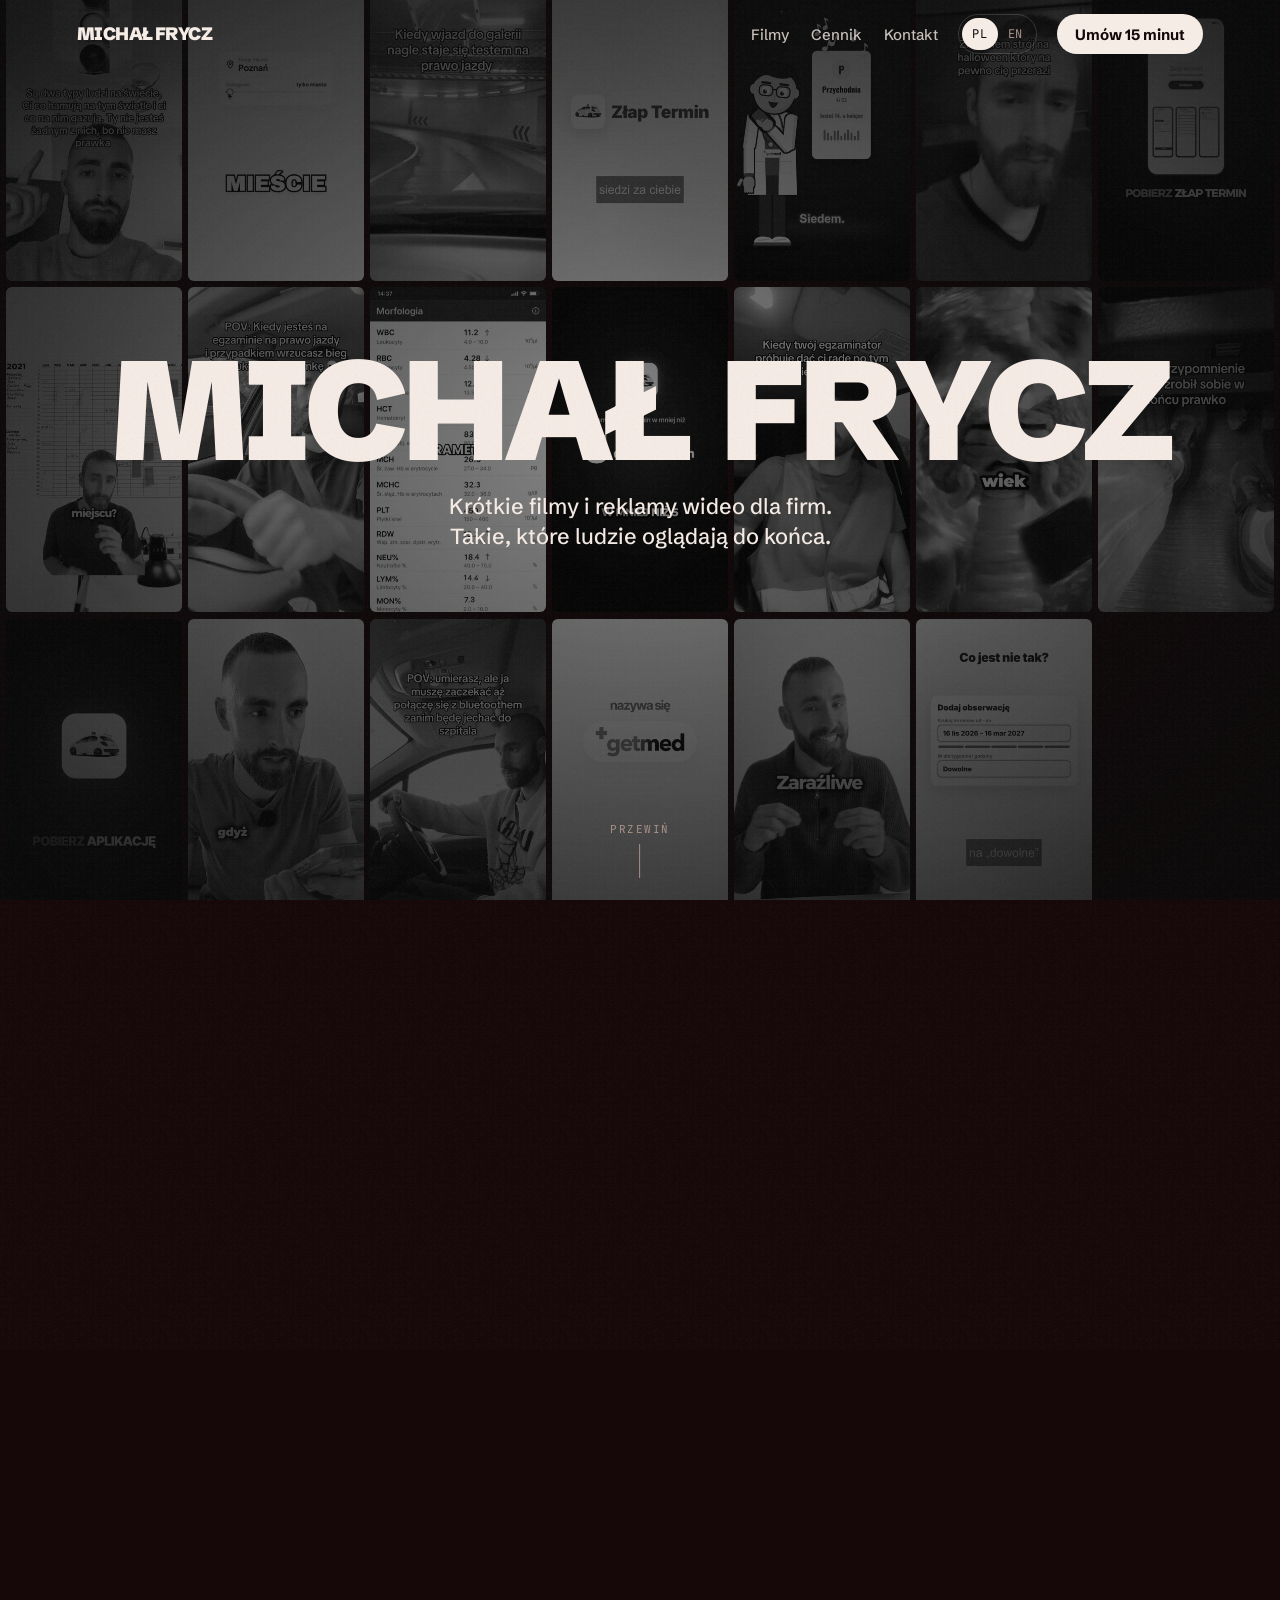
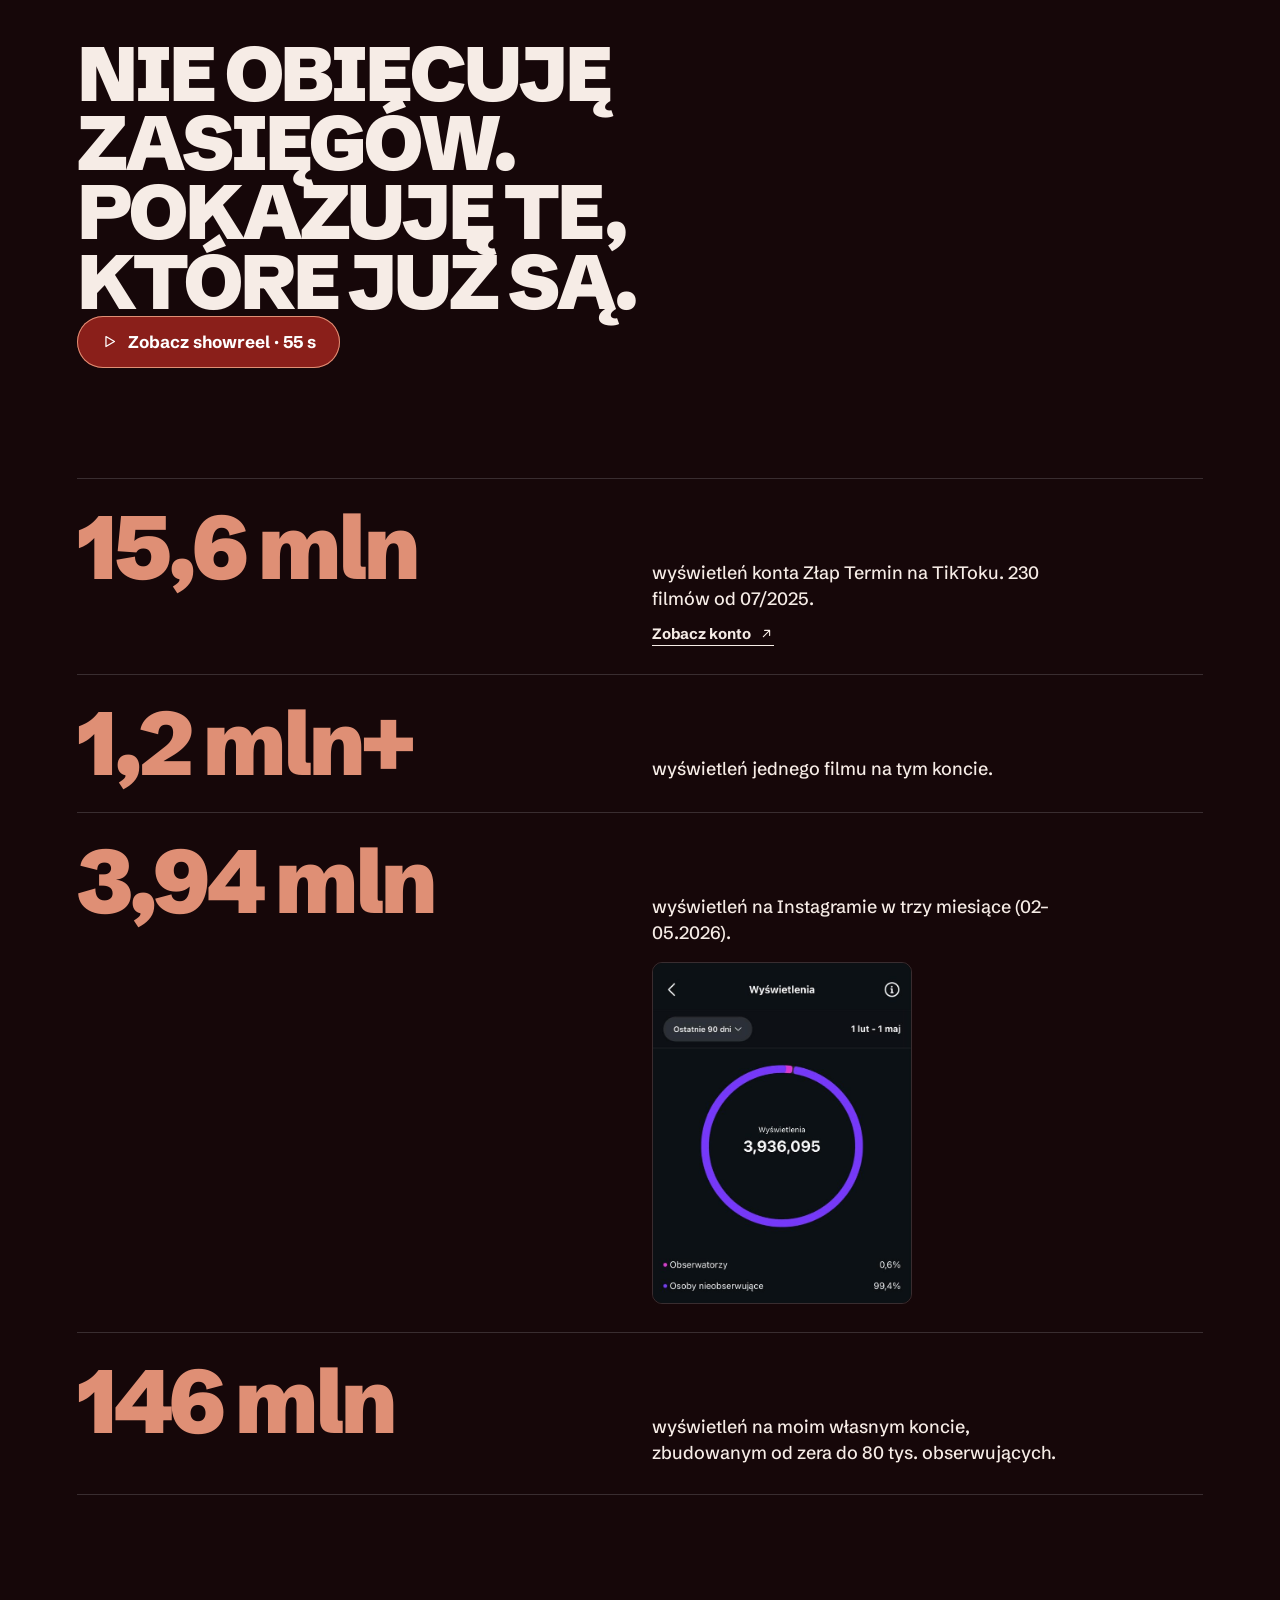
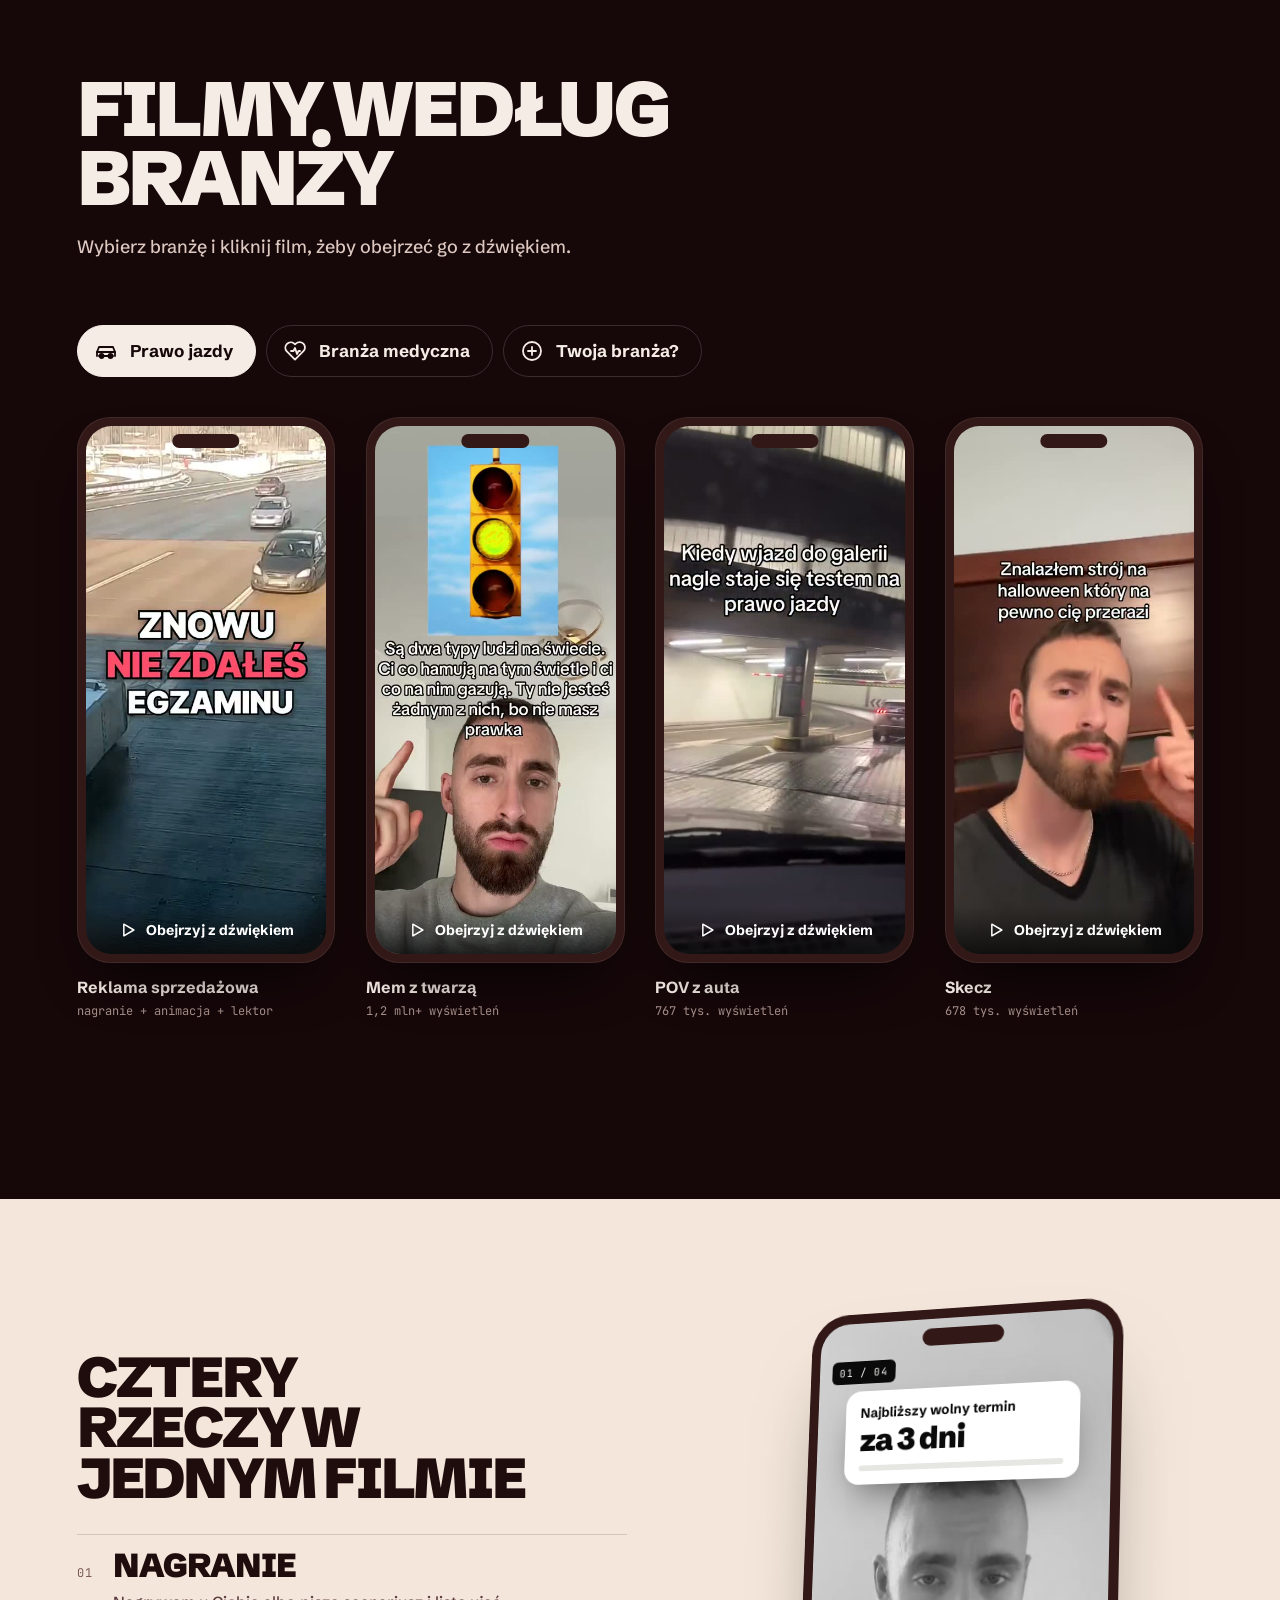
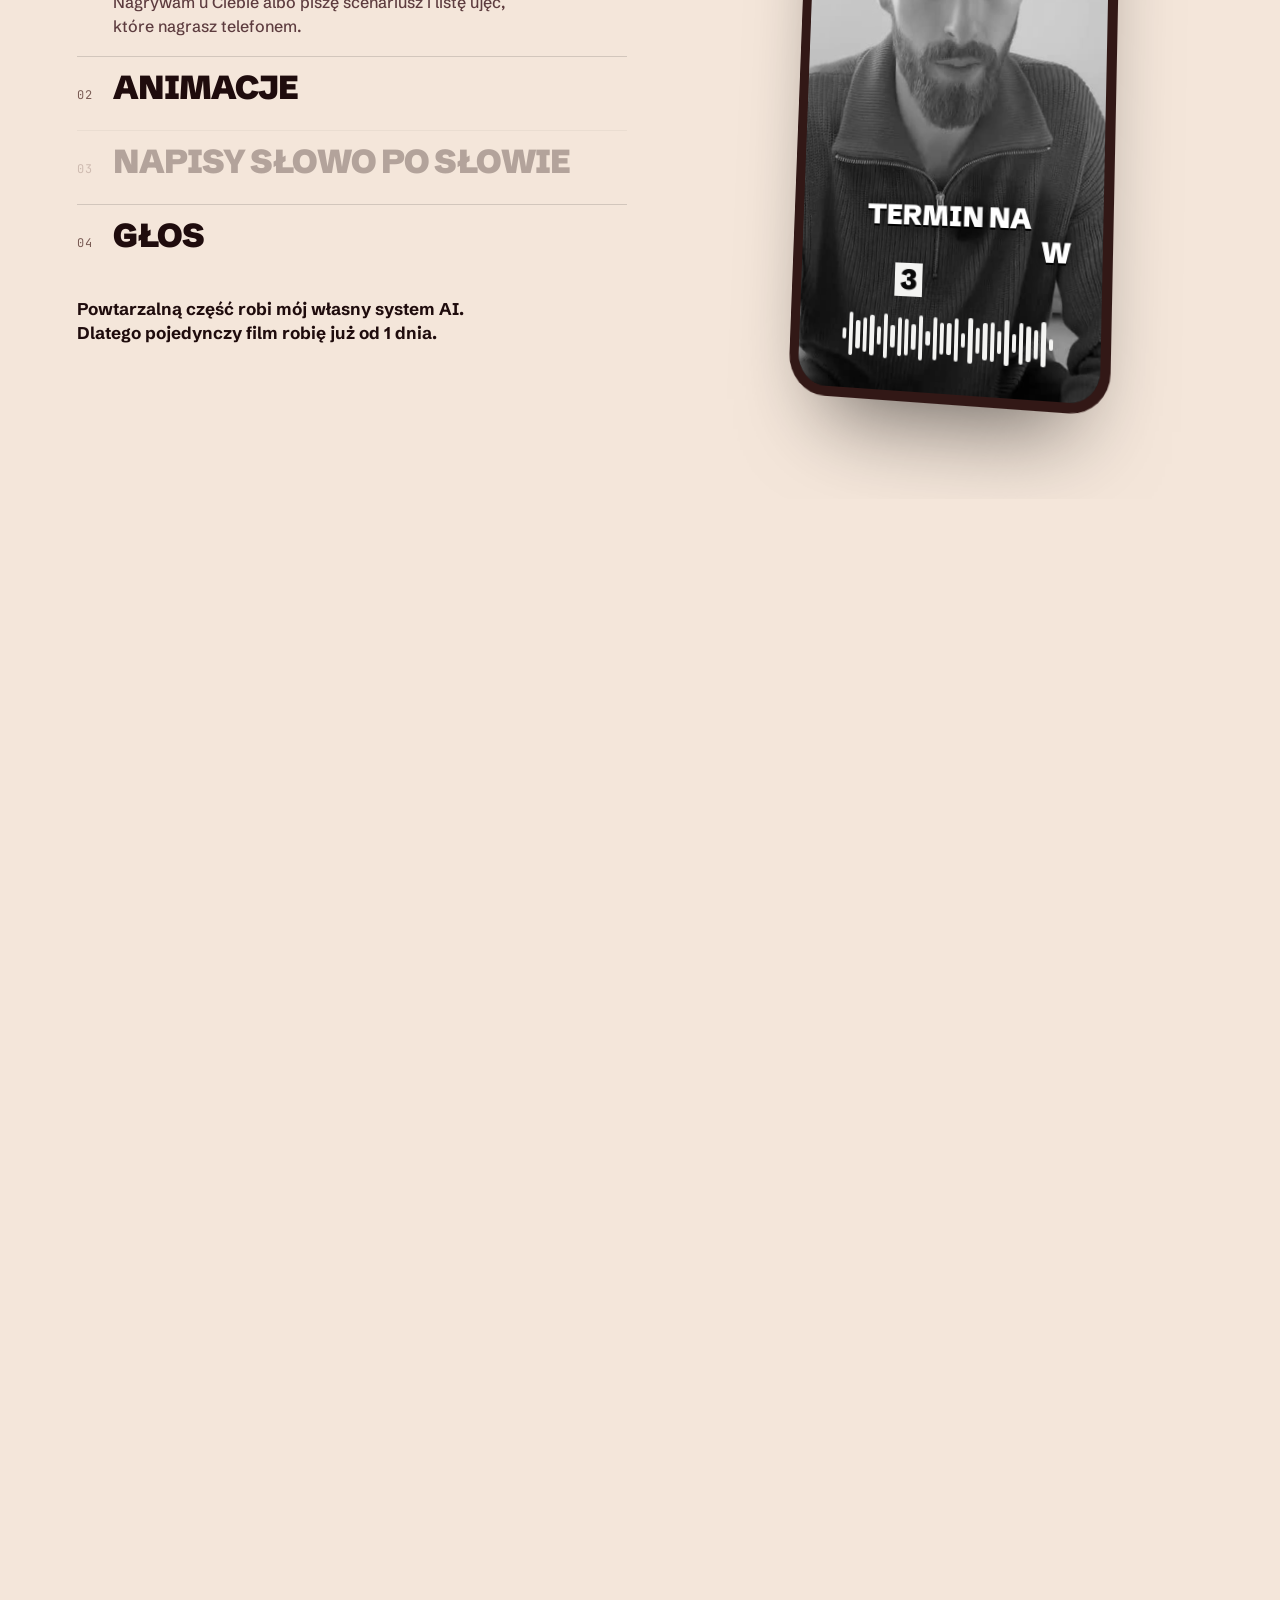
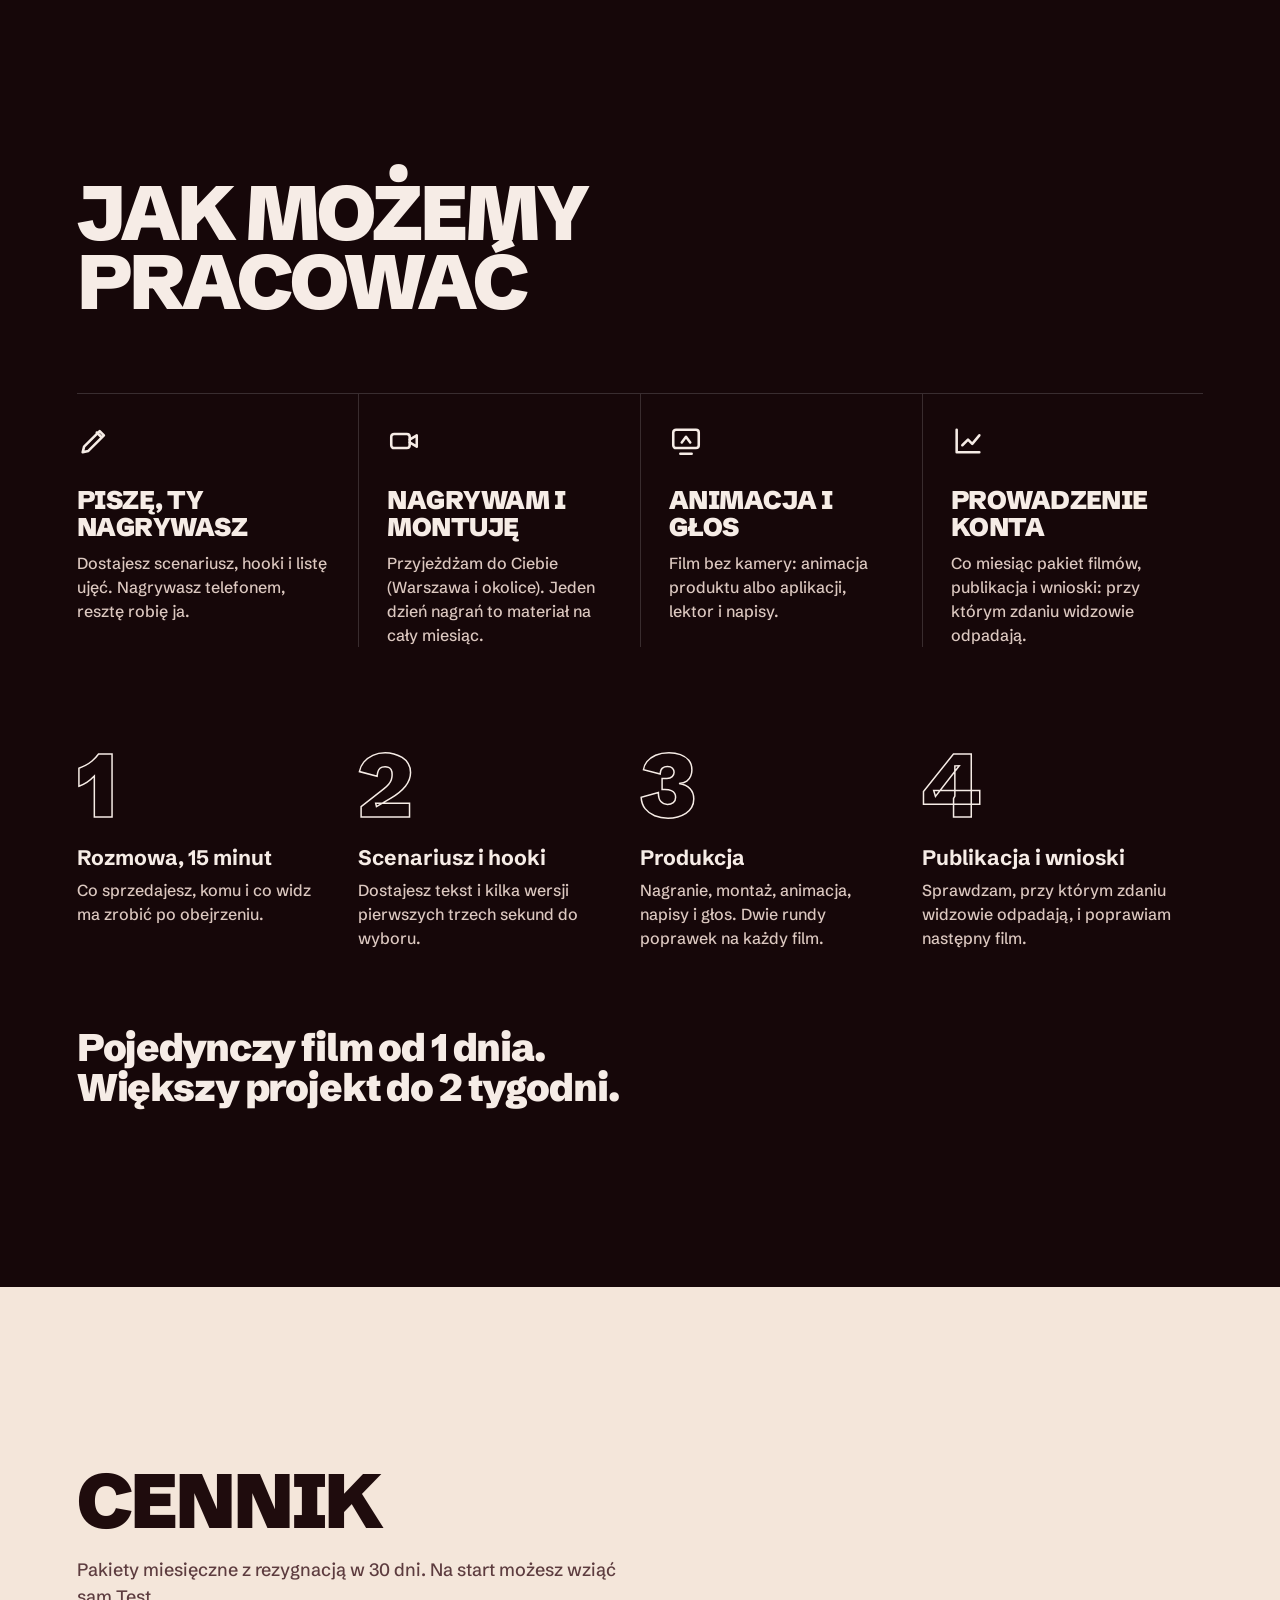
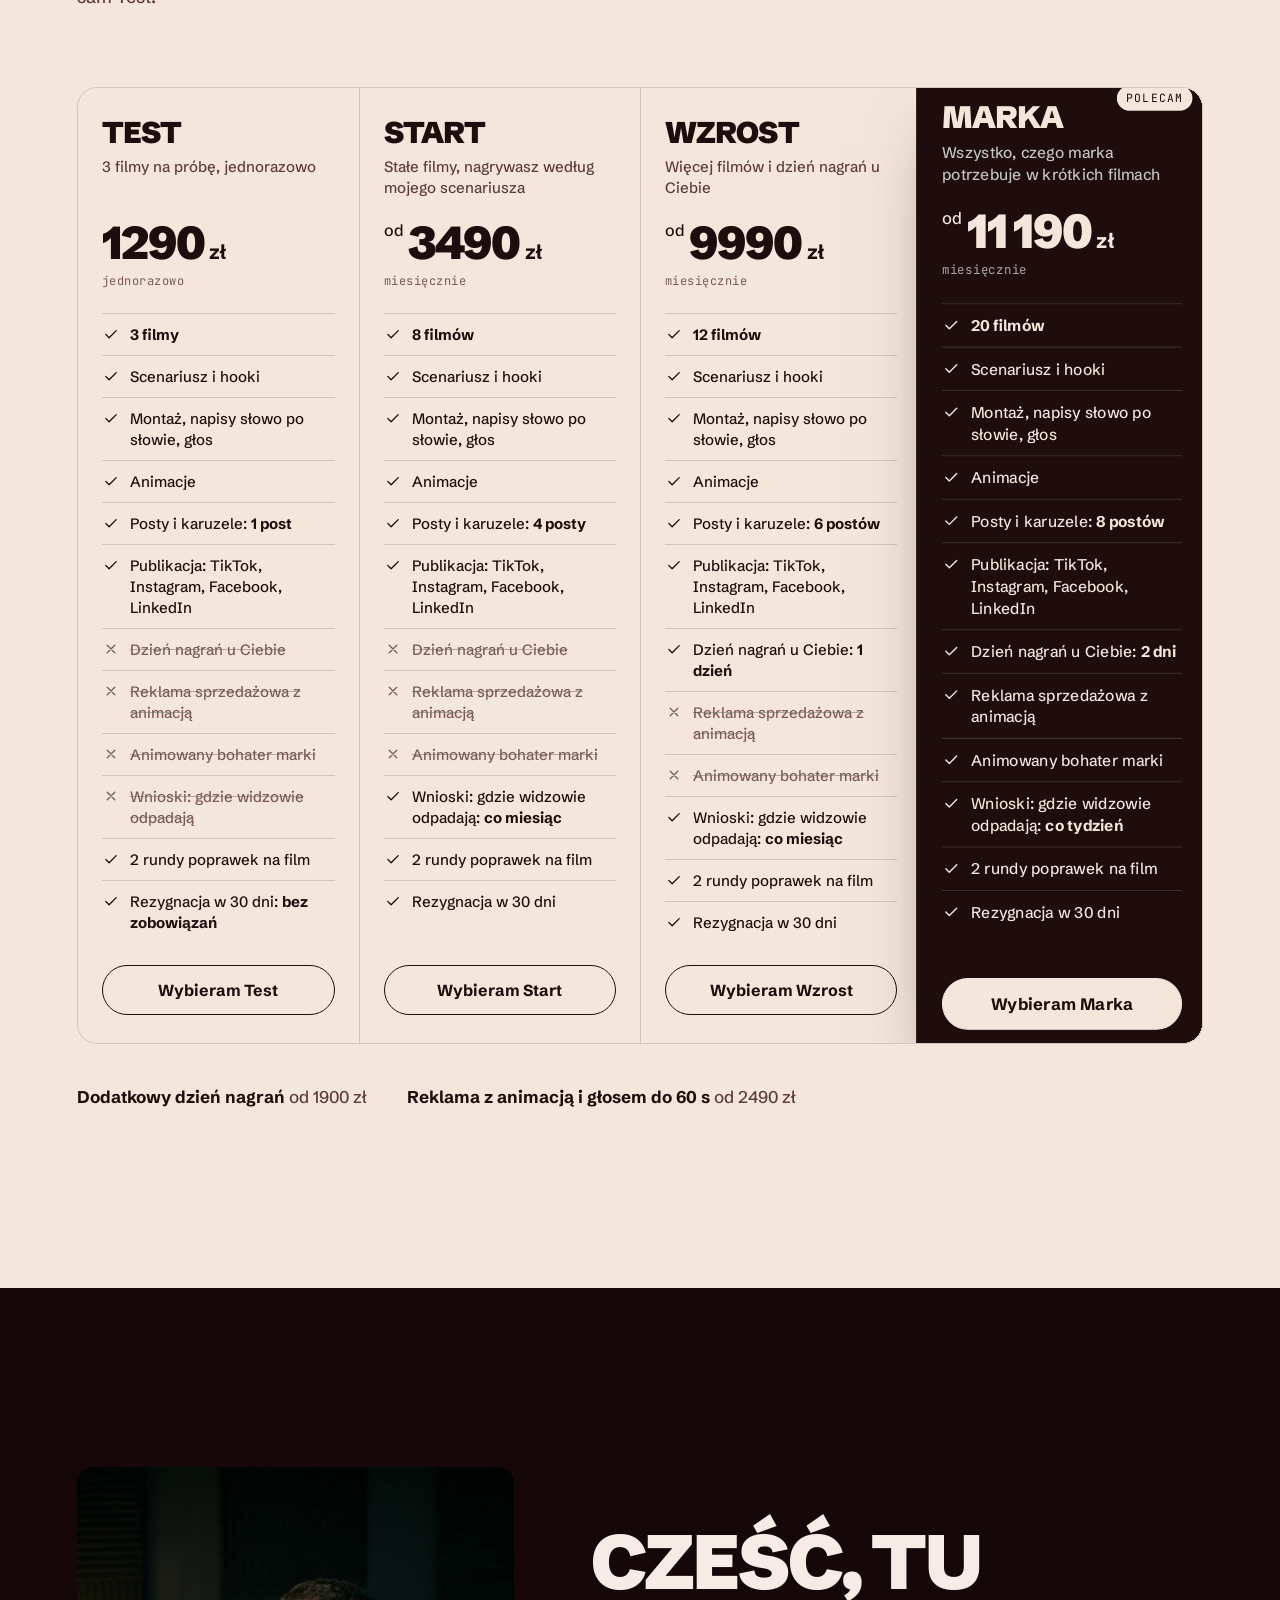
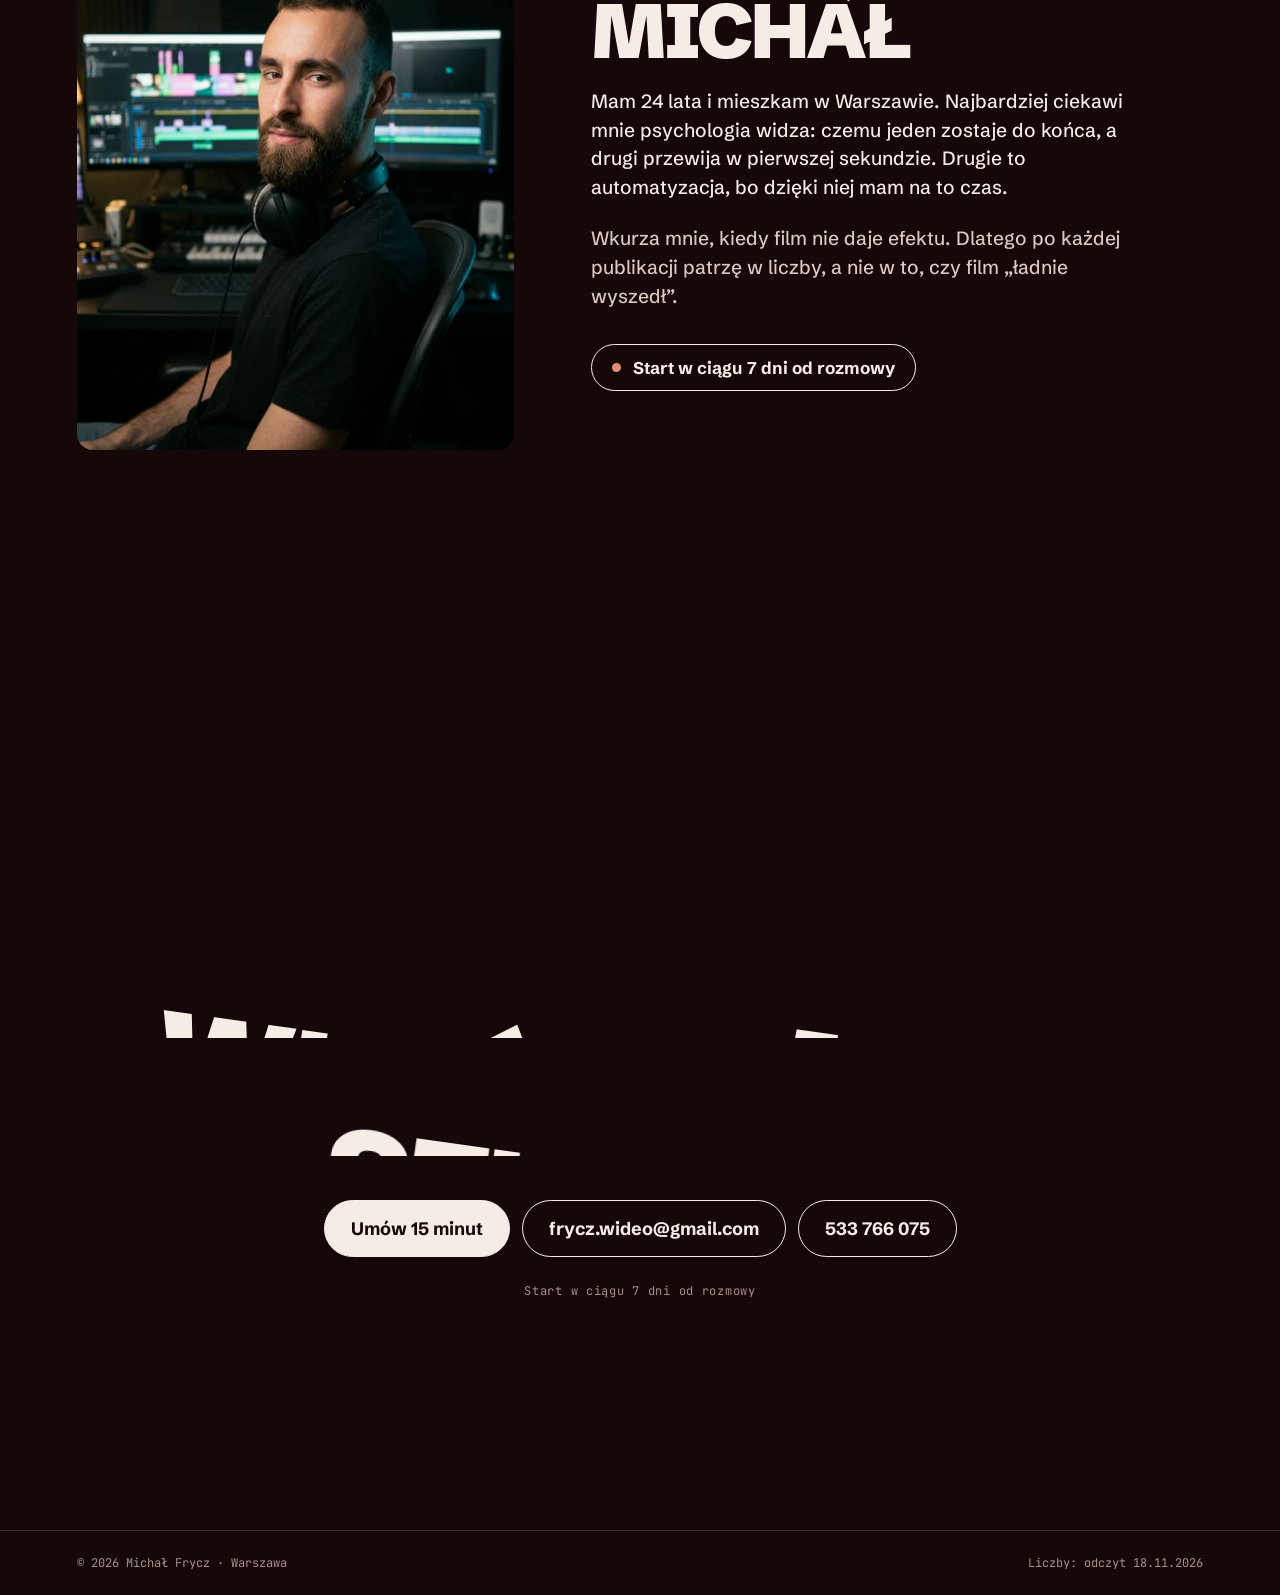
==== commit 73afa5ee: "Aktualizacja portfolio Co-Authored-By: Claude Opus 5.5 <noreply@anthropic.com>" ====
--- a/firmy/index.html
+++ b/firmy/index.html
@@ -2,6 +2,7 @@
 <html lang="pl">
 <head>
 <meta charset="utf-8">
+<link rel="icon" href="../favicon.ico" sizes="48x48"><link rel="apple-touch-icon" href="../apple-touch-icon.png">
 <meta name="viewport" content="width=device-width, initial-scale=1">
 <title>Michał Frycz – krótkie filmy i reklamy wideo dla firm</title>
 <meta name="description" content="Krótkie filmy i reklamy wideo dla firm: scenariusz, nagranie, animacje, napisy i głos. Konto, które prowadzę: 15,6 mln wyświetleń na TikToku.">
